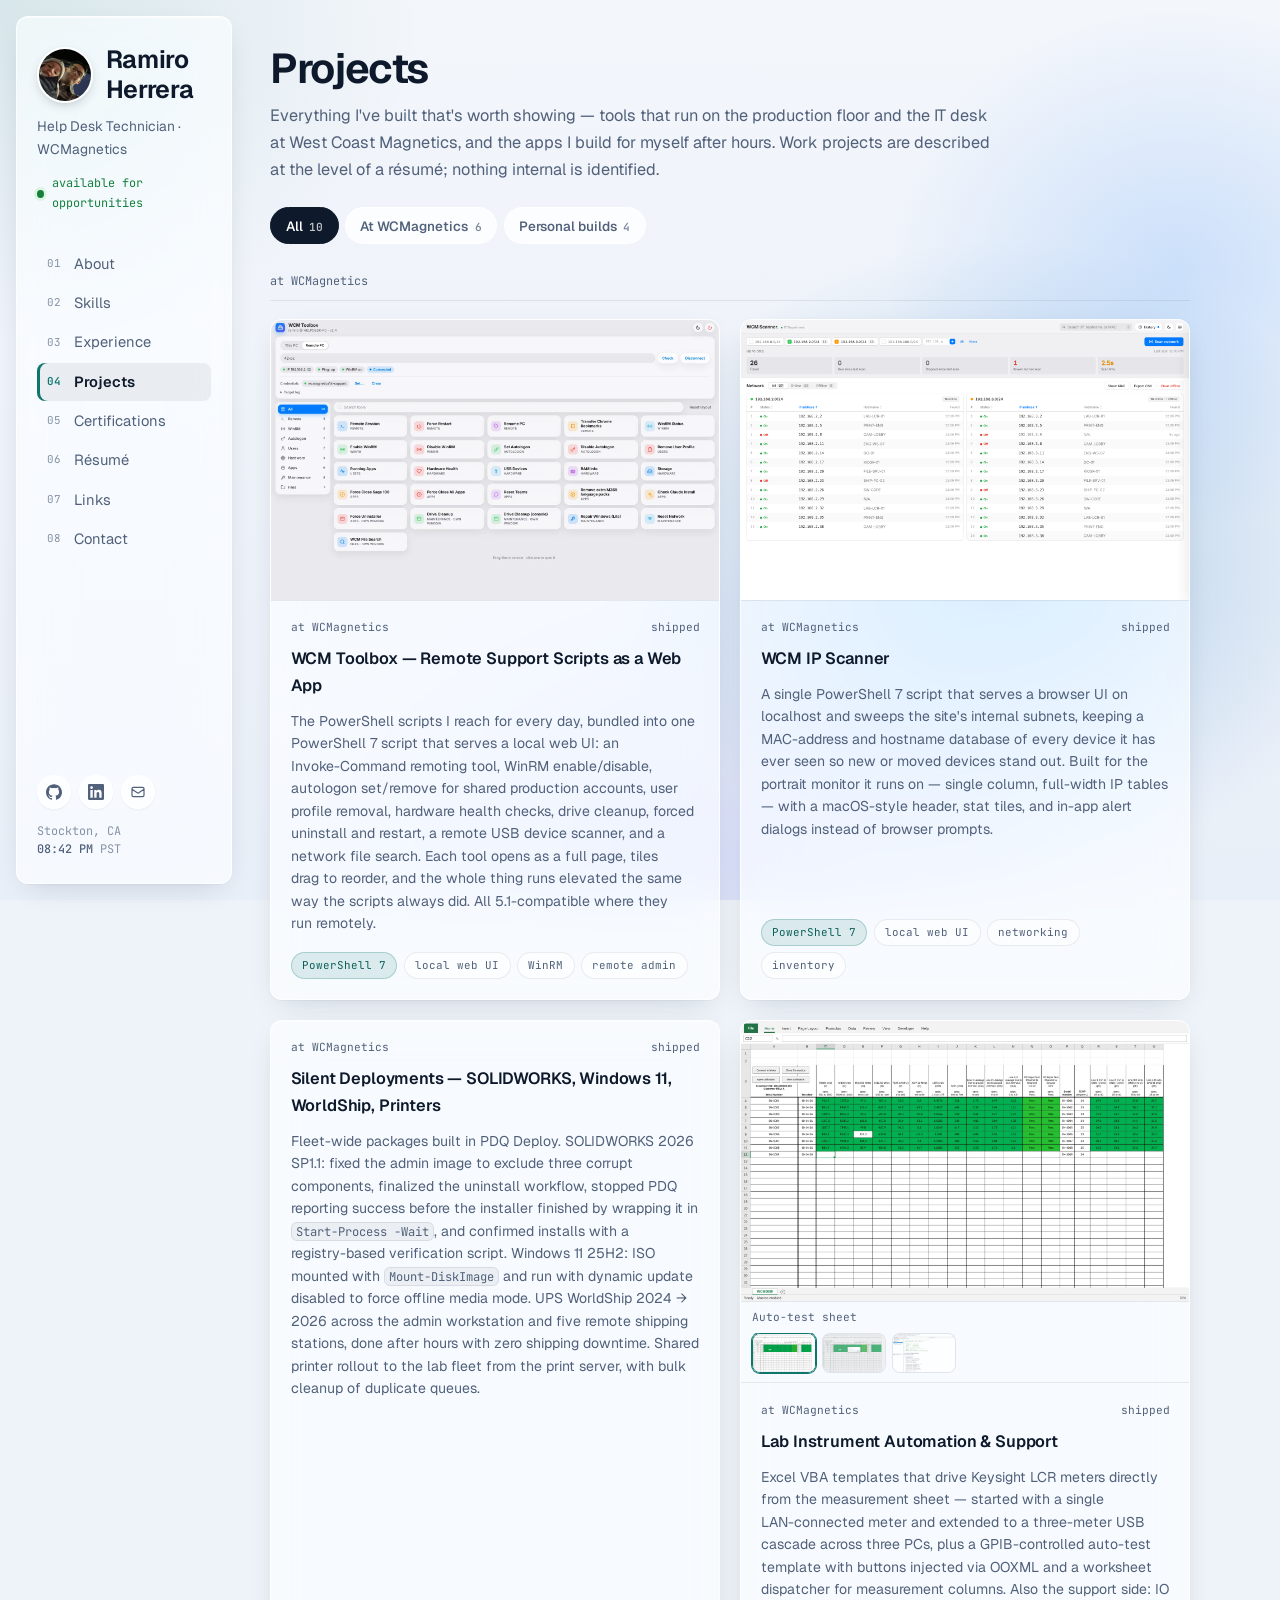
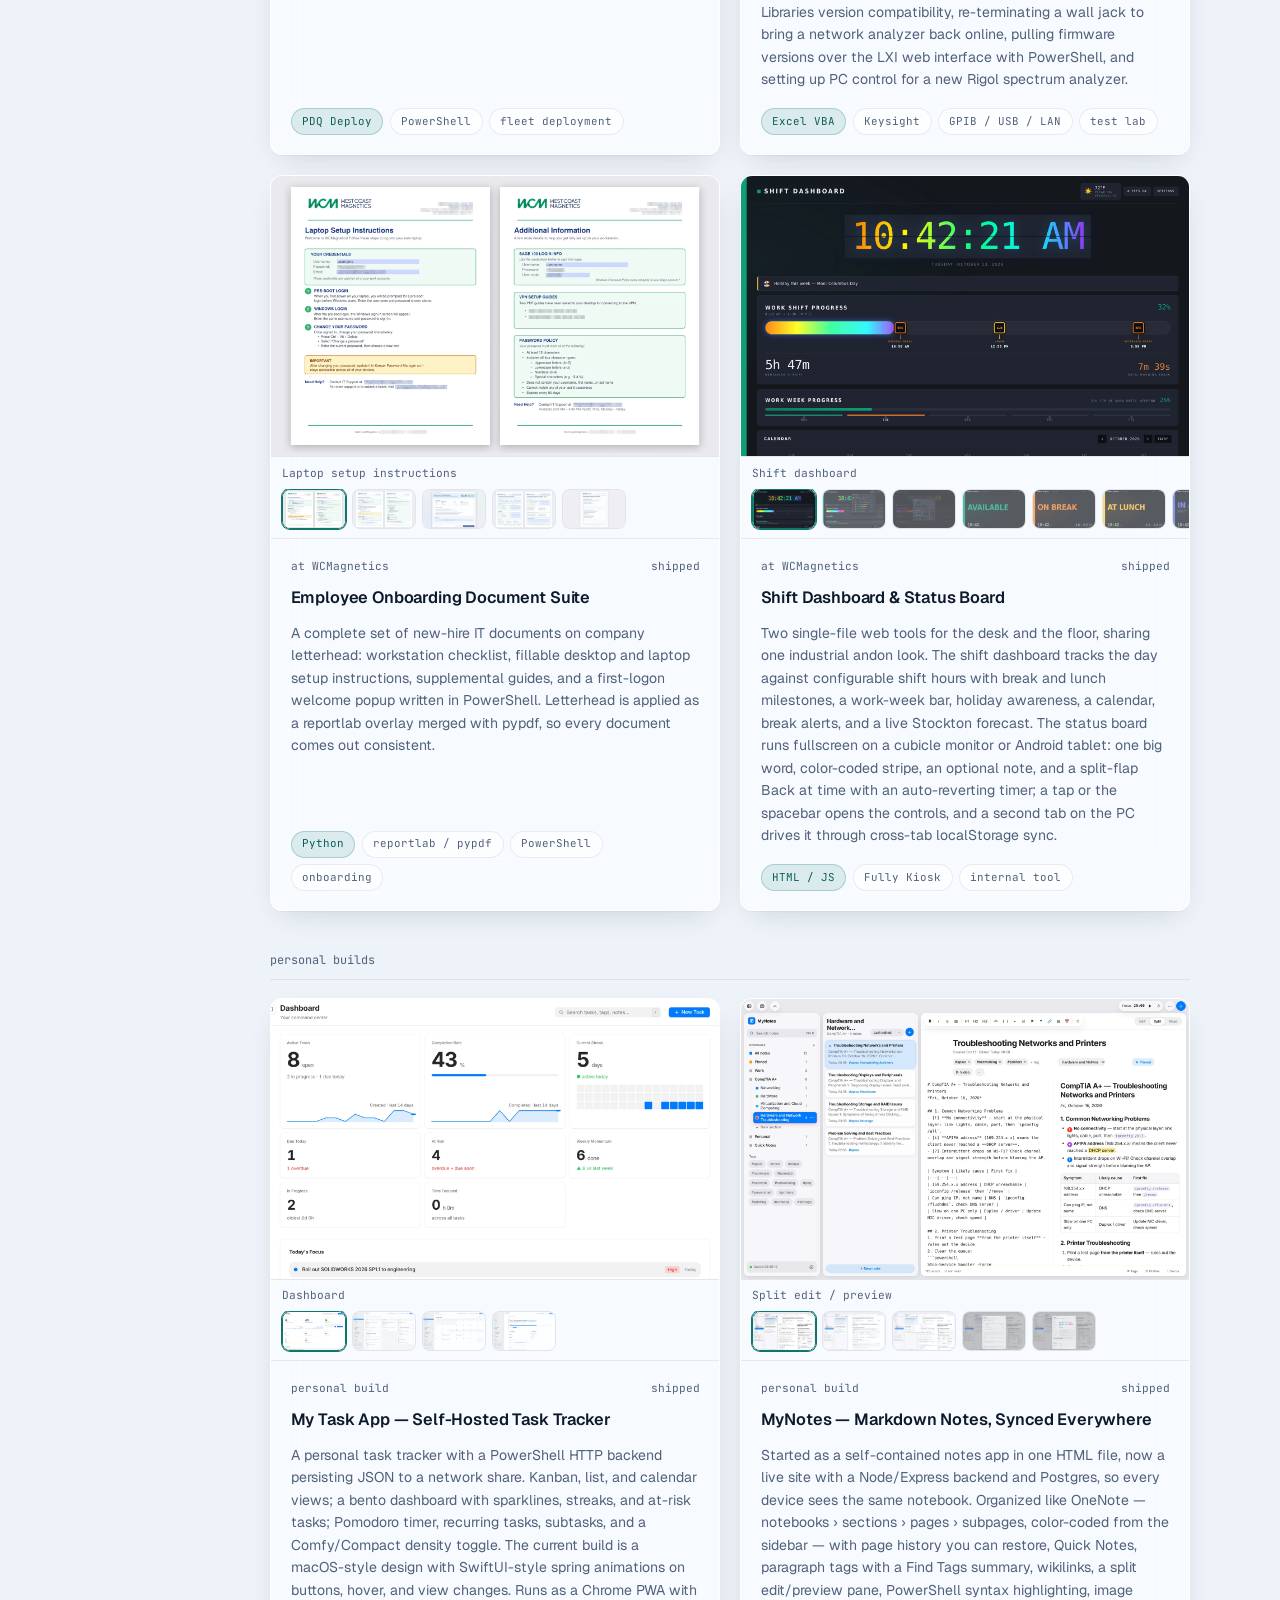
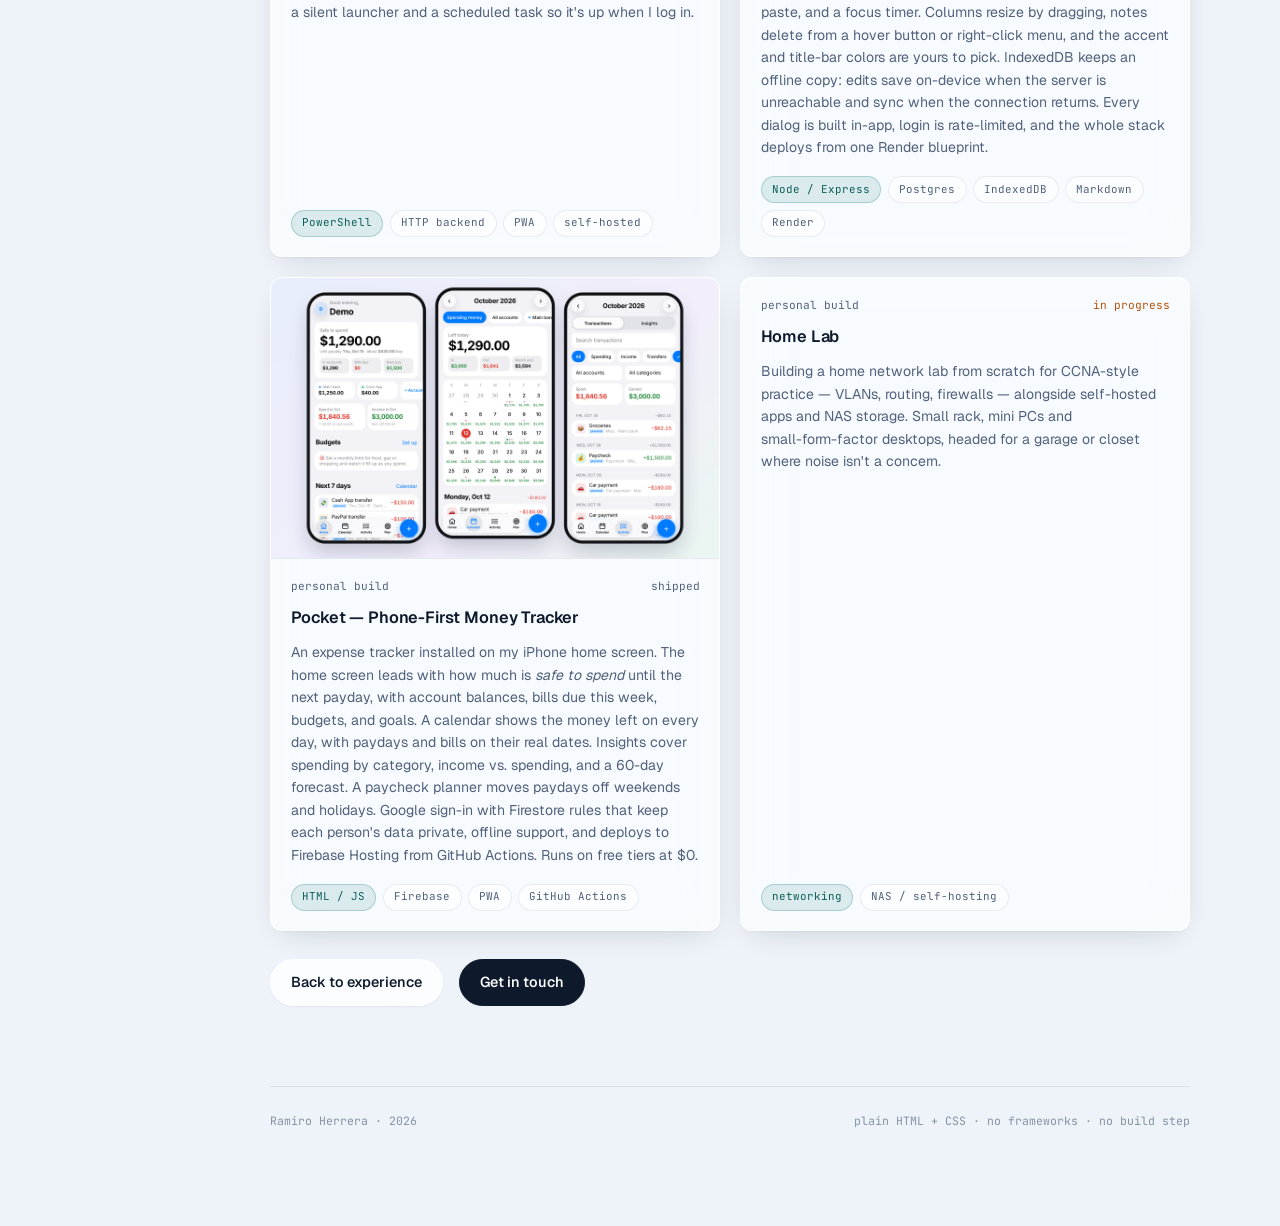
==== projects.html @ 590d8fdb "MyNotes card: five new screenshots from the updated app" ====
<!DOCTYPE html>
<html lang="en">
<head>
<meta charset="UTF-8">
<meta name="viewport" content="width=device-width, initial-scale=1.0">
<title>Projects — Ramiro Herrera</title>
<meta name="description" content="Ten projects by Ramiro Herrera — PowerShell tooling, silent deployments, lab instrument automation, and self-hosted apps.">
<meta name="theme-color" content="#012456">
<link rel="icon" href="data:image/svg+xml,<svg xmlns='http://www.w3.org/2000/svg' viewBox='0 0 64 64'><rect width='64' height='64' rx='12' fill='%23012456'/><path d='M16 20l16 12-16 12' fill='none' stroke='%23f6d365' stroke-width='6' stroke-linecap='round' stroke-linejoin='round'/><path d='M34 44h16' stroke='%23dfe9f8' stroke-width='6' stroke-linecap='round'/></svg>">
<!-- Share preview (LinkedIn, Slack, iMessage, X). If the site address changes, update og:url, canonical and both og-image.png URLs. -->
<meta property="og:type" content="website">
<meta property="og:site_name" content="Ramiro Herrera">
<meta property="og:title" content="Projects — Ramiro Herrera">
<meta property="og:description" content="Endpoint deployment, PowerShell automation, lab instrument support, and networking for a two-site manufacturer. CompTIA A+; Network+ and CCNA in progress. Stockton, CA.">
<meta property="og:url" content="https://xotwod197.github.io/Ramiros_Portfolio/projects.html">
<link rel="canonical" href="https://xotwod197.github.io/Ramiros_Portfolio/projects.html">
<meta property="og:image" content="https://xotwod197.github.io/Ramiros_Portfolio/og-image.png?v=20261016b">
<meta property="og:image:width" content="1200">
<meta property="og:image:height" content="630">
<meta property="og:image:alt" content="Ramiro Herrera, IT Systems Administrator and Network Support, shown in a PowerShell console">
<meta name="twitter:card" content="summary_large_image">
<meta name="twitter:image" content="https://xotwod197.github.io/Ramiros_Portfolio/og-image.png?v=20261016b">
<meta name="twitter:image:alt" content="Ramiro Herrera, IT Systems Administrator and Network Support, shown in a PowerShell console">
<meta name="twitter:title" content="Projects — Ramiro Herrera">
<meta name="twitter:description" content="Endpoint deployment, PowerShell automation, lab instrument support, and networking. Stockton, CA.">
<link rel="preconnect" href="https://fonts.googleapis.com">
<link rel="preconnect" href="https://fonts.gstatic.com" crossorigin>
<link href="https://fonts.googleapis.com/css2?family=Geist:wght@300..800&family=JetBrains+Mono:ital,wght@0,400;0,500;0,600;1,400&display=swap" rel="stylesheet">
<link rel="stylesheet" href="site.css?v=20261016b">
<link rel="stylesheet" href="glass.css?v=20261016b">
</head>
<body>

<div class="shell">

  <!-- ── SIDEBAR ── -->
  <aside class="side">
    <div class="side-head">
      <a href="index.html" class="side-name"><img class="side-avatar" src="images/profile.jpg" alt="Ramiro Herrera with his baby" width="320" height="320">Ramiro Herrera</a>
      <div class="side-role">Help Desk Technician · WCMagnetics</div>
      <div class="side-status"><span class="led" aria-hidden="true"></span>available for opportunities</div>
    </div>

    <button class="menu-btn" type="button" aria-expanded="false" aria-controls="site-nav">
      <svg class="ic-open" viewBox="0 0 24 24" fill="none" stroke="currentColor" stroke-width="2" aria-hidden="true"><path d="M4 7h16M4 12h16M4 17h16"/></svg>
      <svg class="ic-close" viewBox="0 0 24 24" fill="none" stroke="currentColor" stroke-width="2" aria-hidden="true"><path d="M6 6l12 12M18 6L6 18"/></svg>
      Menu
    </button>

    <nav aria-label="Sections" id="site-nav">
      <ul class="side-nav">
        <li><a href="index.html#about"><span class="idx">01</span>About</a></li>
        <li><a href="index.html#skills"><span class="idx">02</span>Skills</a></li>
        <li><a href="index.html#experience"><span class="idx">03</span>Experience</a></li>
        <li><a href="projects.html" aria-current="true"><span class="idx">04</span>Projects</a></li>
        <li><a href="index.html#certifications"><span class="idx">05</span>Certifications</a></li>
        <li><a href="index.html#resume"><span class="idx">06</span>Résumé</a></li>
        <li><a href="index.html#links"><span class="idx">07</span>Links</a></li>
        <li><a href="index.html#contact"><span class="idx">08</span>Contact</a></li>
      </ul>
    </nav>

    <div class="side-foot">
      <div class="side-links">
        <a href="https://github.com/xotwod197" target="_blank" rel="noopener" aria-label="GitHub">
          <svg viewBox="0 0 24 24" fill="currentColor"><path d="M12 .297c-6.63 0-12 5.373-12 12 0 5.303 3.438 9.8 8.205 11.385.6.113.82-.258.82-.577 0-.285-.01-1.04-.015-2.04-3.338.724-4.042-1.61-4.042-1.61C4.422 18.07 3.633 17.7 3.633 17.7c-1.087-.744.084-.729.084-.729 1.205.084 1.838 1.236 1.838 1.236 1.07 1.835 2.809 1.305 3.495.998.108-.776.417-1.305.76-1.605-2.665-.3-5.466-1.332-5.466-5.93 0-1.31.465-2.38 1.235-3.22-.135-.303-.54-1.523.105-3.176 0 0 1.005-.322 3.3 1.23.96-.267 1.98-.399 3-.405 1.02.006 2.04.138 3 .405 2.28-1.552 3.285-1.23 3.285-1.23.645 1.653.24 2.873.12 3.176.765.84 1.23 1.91 1.23 3.22 0 4.61-2.805 5.625-5.475 5.92.42.36.81 1.096.81 2.22 0 1.606-.015 2.896-.015 3.286 0 .315.21.69.825.57C20.565 22.092 24 17.592 24 12.297c0-6.627-5.373-12-12-12"/></svg>
        </a>
        <a href="https://www.linkedin.com/in/ramirooherrera/" target="_blank" rel="noopener" aria-label="LinkedIn">
          <svg viewBox="0 0 24 24" fill="currentColor"><path d="M20.447 20.452h-3.554v-5.569c0-1.328-.027-3.037-1.852-3.037-1.853 0-2.136 1.445-2.136 2.939v5.667H9.351V9h3.414v1.561h.046c.477-.9 1.637-1.85 3.37-1.85 3.601 0 4.267 2.37 4.267 5.455v6.286zM5.337 7.433a2.062 2.062 0 01-2.063-2.065 2.064 2.064 0 112.063 2.065zm1.782 13.019H3.555V9h3.564v11.452zM22.225 0H1.771C.792 0 0 .774 0 1.729v20.542C0 23.227.792 24 1.771 24h20.451C23.2 24 24 23.227 24 22.271V1.729C24 .774 23.2 0 22.222 0h.003z"/></svg>
        </a>
        <a href="mailto:miroh1250@gmail.com" aria-label="Email">
          <svg viewBox="0 0 24 24" fill="none" stroke="currentColor" stroke-width="1.8"><path d="M3 8l7.89 5.26a2 2 0 002.22 0L21 8M5 19h14a2 2 0 002-2V7a2 2 0 00-2-2H5a2 2 0 00-2 2v10a2 2 0 002 2z"/></svg>
        </a>
      </div>
      <div class="side-clock">Stockton, CA<br><b id="clock">--:--</b> <span id="tz">PT</span></div>
    </div>
  </aside>

  <!-- ── CONTENT ── -->
  <main class="content">

    <header class="page-head">
      <h1>Projects</h1>
      <p>Everything I've built that's worth showing — tools that run on the production floor and the IT desk at West Coast Magnetics, and the apps I build for myself after hours. Work projects are described at the level of a résumé; nothing internal is identified.</p>
      <div class="filter" role="group" aria-label="Filter projects">
        <button type="button" data-filter="all" aria-pressed="true">All<span class="cnt">10</span></button>
        <button type="button" data-filter="work" aria-pressed="false">At WCMagnetics<span class="cnt">6</span></button>
        <button type="button" data-filter="personal" aria-pressed="false">Personal builds<span class="cnt">4</span></button>
      </div>
    </header>

    <div class="cards-group" data-group="work">at WCMagnetics</div>
    <div class="cards" data-group="work">
      <article class="card" data-group="work">
        <figure class="card-shot"><img src="images/wcm-toolbox.webp" alt="WCM Toolbox home screen: a grid of tool tiles for remote session, WinRM, autologon, cleanup and hardware checks" loading="lazy" onerror="this.closest('.card-shot').remove()"></figure>
        <div class="card-body">
          <div class="card-kicker"><span>at WCMagnetics</span><span>shipped</span></div>
          <h3>WCM Toolbox — Remote Support Scripts as a Web App</h3>
          <p>The PowerShell scripts I reach for every day, bundled into one PowerShell 7 script that serves a local web UI: an Invoke-Command remoting tool, WinRM enable/disable, autologon set/remove for shared production accounts, user profile removal, hardware health checks, drive cleanup, forced uninstall and restart, a remote USB device scanner, and a network file search. Each tool opens as a full page, tiles drag to reorder, and the whole thing runs elevated the same way the scripts always did. All 5.1-compatible where they run remotely.</p>
          <div class="chips"><span class="chip hi">PowerShell 7</span><span class="chip">local web UI</span><span class="chip">WinRM</span><span class="chip">remote admin</span></div>
        </div>
      </article>
      <article class="card" data-group="work">
        <figure class="card-shot"><img src="images/wcm-ip-scanner.png" alt="WCM IP Scanner: stat tiles above a full-width table of discovered devices with IP, MAC and hostname" loading="lazy" onerror="this.closest('.card-shot').remove()"></figure>
        <div class="card-body">
          <div class="card-kicker"><span>at WCMagnetics</span><span>shipped</span></div>
          <h3>WCM IP Scanner</h3>
          <p>A single PowerShell 7 script that serves a browser UI on localhost and sweeps the site's internal subnets, keeping a MAC-address and hostname database of every device it has ever seen so new or moved devices stand out. Built for the portrait monitor it runs on — single column, full-width IP tables — with a macOS-style header, stat tiles, and in-app alert dialogs instead of browser prompts.</p>
          <div class="chips"><span class="chip hi">PowerShell 7</span><span class="chip">local web UI</span><span class="chip">networking</span><span class="chip">inventory</span></div>
        </div>
      </article>
      <article class="card" data-group="work">
        <div class="card-body">
          <div class="card-kicker"><span>at WCMagnetics</span><span>shipped</span></div>
          <h3>Silent Deployments — SOLIDWORKS, Windows 11, WorldShip, Printers</h3>
          <p>Fleet-wide packages built in PDQ Deploy. SOLIDWORKS 2026 SP1.1: fixed the admin image to exclude three corrupt components, finalized the uninstall workflow, stopped PDQ reporting success before the installer finished by wrapping it in <code>Start-Process -Wait</code>, and confirmed installs with a registry-based verification script. Windows 11 25H2: ISO mounted with <code>Mount-DiskImage</code> and run with dynamic update disabled to force offline media mode. UPS WorldShip 2024 → 2026 across the admin workstation and five remote shipping stations, done after hours with zero shipping downtime. Shared printer rollout to the lab fleet from the print server, with bulk cleanup of duplicate queues.</p>
          <div class="chips"><span class="chip hi">PDQ Deploy</span><span class="chip">PowerShell</span><span class="chip">fleet deployment</span></div>
        </div>
      </article>
      <article class="card" data-group="work">
        <figure class="card-shot card-gallery">
          <img src="images/lcr-sheet.webp" alt="Excel LCR auto-test template: a measurement sheet with per-column spec limits, Connect to Meter and calibration buttons, and readings colored green when in spec" loading="lazy" onerror="this.closest('.card-shot').remove()">
          <figcaption>Auto-test sheet</figcaption>
          <div class="gallery-thumbs" role="group" aria-label="LCR auto-test template views">
            <button type="button" aria-pressed="true" data-label="Auto-test sheet" data-alt="Excel LCR auto-test template: a measurement sheet with per-column spec limits, Connect to Meter and calibration buttons, and readings colored green when in spec"><img src="images/lcr-sheet.webp" alt="" loading="lazy"></button>
            <button type="button" aria-pressed="false" data-label="Meter connected" data-alt="The Connected to LCR meter confirmation after the Connect to Meter button opens the GPIB session to the 4285A"><img src="images/lcr-connect.webp" alt="" loading="lazy"></button>
            <button type="button" aria-pressed="false" data-label="VBA module" data-alt="The VBA module behind the sheet: VISA COM setup, SCPI commands sent to the meter, and the routine that fills six R/X cells from one click"><img src="images/lcr-vba.webp" alt="" loading="lazy"></button>
          </div>
        </figure>
        <div class="card-body">
          <div class="card-kicker"><span>at WCMagnetics</span><span>shipped</span></div>
          <h3>Lab Instrument Automation &amp; Support</h3>
          <p>Excel VBA templates that drive Keysight LCR meters directly from the measurement sheet — started with a single LAN-connected meter and extended to a three-meter USB cascade across three PCs, plus a GPIB-controlled auto-test template with buttons injected via OOXML and a worksheet dispatcher for measurement columns. Also the support side: IO Libraries version compatibility, re-terminating a wall jack to bring a network analyzer back online, pulling firmware versions over the LXI web interface with PowerShell, and setting up PC control for a new Rigol spectrum analyzer.</p>
          <div class="chips"><span class="chip hi">Excel VBA</span><span class="chip">Keysight</span><span class="chip">GPIB / USB / LAN</span><span class="chip">test lab</span></div>
        </div>
      </article>
      <article class="card" data-group="work">
        <figure class="card-shot card-gallery">
          <img src="images/onboarding-laptop.webp" alt="Laptop Setup Instructions on company letterhead: credentials box, numbered pre-boot and Windows login steps, and an Additional Information page with Sage login, VPN guides and the password policy" loading="lazy" onerror="this.closest('.card-shot').remove()">
          <figcaption>Laptop setup instructions</figcaption>
          <div class="gallery-thumbs" role="group" aria-label="Onboarding document suite views">
            <button type="button" aria-pressed="true" data-label="Laptop setup instructions" data-alt="Laptop Setup Instructions on company letterhead: credentials box, numbered pre-boot and Windows login steps, and an Additional Information page with Sage login, VPN guides and the password policy"><img src="images/onboarding-laptop.webp" alt="" loading="lazy"></button>
            <button type="button" aria-pressed="false" data-label="Desktop setup instructions" data-alt="Desktop Setup Instructions: credentials and login steps, then a second page covering where to save files, the Windows password policy and a quick app reference"><img src="images/onboarding-desktop.webp" alt="" loading="lazy"></button>
            <button type="button" aria-pressed="false" data-label="First-logon welcome screen" data-alt="The PowerShell WPF welcome window shown at first logon: computer details, tips and reminders, IT contact info, and Show me later / Got it buttons"><img src="images/onboarding-welcome.webp" alt="" loading="lazy"></button>
            <button type="button" aria-pressed="false" data-label="Setup prep checklist" data-alt="Workstation Setup Prep Checklist for IT: job details, have/need equipment lists, tool bag, site check and pre-arrival prep"><img src="images/onboarding-prep.webp" alt="" loading="lazy"></button>
            <button type="button" aria-pressed="false" data-label="Installation checklist" data-alt="Workstation Installation Checklist: base software installation and post-installation configuration tick boxes"><img src="images/onboarding-checklist.webp" alt="" loading="lazy"></button>
          </div>
        </figure>
        <div class="card-body">
          <div class="card-kicker"><span>at WCMagnetics</span><span>shipped</span></div>
          <h3>Employee Onboarding Document Suite</h3>
          <p>A complete set of new-hire IT documents on company letterhead: workstation checklist, fillable desktop and laptop setup instructions, supplemental guides, and a first-logon welcome popup written in PowerShell. Letterhead is applied as a reportlab overlay merged with pypdf, so every document comes out consistent.</p>
          <div class="chips"><span class="chip hi">Python</span><span class="chip">reportlab / pypdf</span><span class="chip">PowerShell</span><span class="chip">onboarding</span></div>
        </div>
      </article>
      <article class="card" data-group="work">
        <figure class="card-shot card-gallery">
          <img src="images/shift-dashboard.webp" alt="Shift dashboard: rainbow live clock, holiday banner, shift progress bar with break and lunch milestones, time remaining, next-break countdown and work-week progress" loading="lazy" onerror="this.closest('.card-shot').remove()">
          <figcaption>Shift dashboard</figcaption>
          <div class="gallery-thumbs" role="group" aria-label="Shift dashboard and status board views">
            <button type="button" aria-pressed="true" data-label="Shift dashboard" data-alt="Shift dashboard: rainbow live clock, holiday banner, shift progress bar with break and lunch milestones, time remaining, next-break countdown and work-week progress"><img src="images/shift-dashboard.webp" alt="" loading="lazy"></button>
            <button type="button" aria-pressed="false" data-label="7-day forecast" data-alt="Shift dashboard weather widget expanded into a seven-day forecast panel with temperature ranges and rain chance"><img src="images/shift-dashboard-forecast.webp" alt="" loading="lazy"></button>
            <button type="button" aria-pressed="false" data-label="Dashboard settings" data-alt="Shift dashboard settings: Mon-Thu and Friday shift hours plus editable morning break, lunch and afternoon break times"><img src="images/shift-dashboard-settings.webp" alt="" loading="lazy"></button>
            <button type="button" aria-pressed="false" data-label="Status board: Available" data-alt="Status board showing Available in green with the live clock and date"><img src="images/status-board-available.webp" alt="" loading="lazy"></button>
            <button type="button" aria-pressed="false" data-label="On break" data-alt="Status board showing On break in orange with a split-flap Back at time and 15 minutes left"><img src="images/status-board-break.webp" alt="" loading="lazy"></button>
            <button type="button" aria-pressed="false" data-label="At lunch" data-alt="Status board showing At lunch in amber with a Back at time and 30 minutes left"><img src="images/status-board-lunch.webp" alt="" loading="lazy"></button>
            <button type="button" aria-pressed="false" data-label="In a meeting" data-alt="Status board showing In a meeting in blue with the note Leave a note or send a Teams message and a 60 minute timer"><img src="images/status-board-meeting.webp" alt="" loading="lazy"></button>
            <button type="button" aria-pressed="false" data-label="Out on the floor" data-alt="Status board showing Out on the floor in teal with the note Working a ticket, back shortly and a 30 minute timer"><img src="images/status-board-floor.webp" alt="" loading="lazy"></button>
            <button type="button" aria-pressed="false" data-label="Working remote" data-alt="Status board showing Working remote in purple with the note Reachable on Teams and email"><img src="images/status-board-remote.webp" alt="" loading="lazy"></button>
            <button type="button" aria-pressed="false" data-label="Do not disturb" data-alt="Status board showing Do not disturb in red with a hazard-striped andon bar, the note Deployment in progress and a 45 minute timer"><img src="images/status-board-dnd.webp" alt="" loading="lazy"></button>
            <button type="button" aria-pressed="false" data-label="Out of office" data-alt="Status board showing Out of office in gray with the note Back next business day"><img src="images/status-board-ooo.webp" alt="" loading="lazy"></button>
            <button type="button" aria-pressed="false" data-label="Status controls" data-alt="Status board control panel: eight color-coded status tiles with timers, an optional note field, plus/minus five minute buttons and keyboard shortcuts"><img src="images/status-board-controls.webp" alt="" loading="lazy"></button>
          </div>
        </figure>
        <div class="card-body">
          <div class="card-kicker"><span>at WCMagnetics</span><span>shipped</span></div>
          <h3>Shift Dashboard &amp; Status Board</h3>
          <p>Two single-file web tools for the desk and the floor, sharing one industrial andon look. The shift dashboard tracks the day against configurable shift hours with break and lunch milestones, a work-week bar, holiday awareness, a calendar, break alerts, and a live Stockton forecast. The status board runs fullscreen on a cubicle monitor or Android tablet: one big word, color-coded stripe, an optional note, and a split-flap Back at time with an auto-reverting timer; a tap or the spacebar opens the controls, and a second tab on the PC drives it through cross-tab localStorage sync.</p>
          <div class="chips"><span class="chip hi">HTML / JS</span><span class="chip">Fully Kiosk</span><span class="chip">internal tool</span></div>
        </div>
      </article>
    </div>

    <div class="cards-group" data-group="personal">personal builds</div>
    <div class="cards" data-group="personal">
      <article class="card" data-group="personal">
        <figure class="card-shot card-gallery">
          <img src="images/taskapp-dashboard.webp" alt="Task App dashboard: stat cards for active tasks, completion rate and streak, a seven-day completion chart, and a today-focus list" loading="lazy" onerror="this.closest('.card-shot').remove()">
          <figcaption>Dashboard</figcaption>
          <div class="gallery-thumbs" role="group" aria-label="Task App views">
            <button type="button" aria-pressed="true" data-label="Dashboard" data-alt="Task App dashboard: stat cards for active tasks, completion rate and streak, a seven-day completion chart, and a today-focus list"><img src="images/taskapp-dashboard.webp" alt="" loading="lazy"></button>
            <button type="button" aria-pressed="false" data-label="Kanban" data-alt="Task App Kanban board: To Do, In Progress and Done columns with project-colored cards, due dates and tags"><img src="images/taskapp-kanban.webp" alt="" loading="lazy"></button>
            <button type="button" aria-pressed="false" data-label="Calendar" data-alt="Task App calendar for October with tasks placed on their due dates and today highlighted"><img src="images/taskapp-calendar.webp" alt="" loading="lazy"></button>
            <button type="button" aria-pressed="false" data-label="Task detail" data-alt="Task App task detail: status, priority, subtask progress bar, time breakdown per status, status timeline and notes"><img src="images/taskapp-detail.webp" alt="" loading="lazy"></button>
          </div>
        </figure>
        <div class="card-body">
          <div class="card-kicker"><span>personal build</span><span>shipped</span></div>
          <h3>My Task App — Self-Hosted Task Tracker</h3>
          <p>A personal task tracker with a PowerShell HTTP backend persisting JSON to a network share. Kanban, list, and calendar views; a bento dashboard with sparklines, streaks, and at-risk tasks; Pomodoro timer, recurring tasks, subtasks, and a Comfy/Compact density toggle. The current build is a macOS-style design with SwiftUI-style spring animations on buttons, hover, and view changes. Runs as a Chrome PWA with a silent launcher and a scheduled task so it's up when I log in.</p>
          <div class="chips"><span class="chip hi">PowerShell</span><span class="chip">HTTP backend</span><span class="chip">PWA</span><span class="chip">self-hosted</span></div>
        </div>
      </article>
      <article class="card" data-group="personal">
        <figure class="card-shot card-gallery">
          <img src="images/mynotes.webp" alt="MyNotes: notebook sidebar with colored sections, a note list of glass cards, and a CompTIA A+ study note in split edit/preview view with a comparison table and a PowerShell code block" loading="lazy" onerror="this.closest('.card-shot').remove()">
          <figcaption>Split edit / preview</figcaption>
          <div class="gallery-thumbs" role="group" aria-label="MyNotes views">
            <button type="button" aria-pressed="true" data-label="Split edit / preview" data-alt="MyNotes: notebook sidebar with colored sections, a note list of glass cards, and a CompTIA A+ study note in split edit/preview view with a comparison table and a PowerShell code block"><img src="images/mynotes.webp" alt="" loading="lazy"></button>
            <button type="button" aria-pressed="false" data-label="Read view" data-alt="MyNotes read view: the rendered study note with paragraph tags, a highlighted exam fact, a symptom-to-fix table and wrapped PowerShell code"><img src="images/mynotes-read.webp" alt="" loading="lazy"></button>
            <button type="button" aria-pressed="false" data-label="Quick delete & note menu" data-alt="MyNotes note list: a trash button on the hovered note and the right-click menu with Open, Pin, Rename, Duplicate and Delete"><img src="images/mynotes-menu.webp" alt="" loading="lazy"></button>
            <button type="button" aria-pressed="false" data-label="Find Tags" data-alt="MyNotes Find Tags panel listing every tagged line and open checklist item across all notes, grouped by tag type"><img src="images/mynotes-tags.webp" alt="" loading="lazy"></button>
            <button type="button" aria-pressed="false" data-label="Settings" data-alt="MyNotes settings: theme, accent color, title bar color, text size, interface and reading fonts, Pomodoro timer and page history"><img src="images/mynotes-settings.webp" alt="" loading="lazy"></button>
          </div>
        </figure>
        <div class="card-body">
          <div class="card-kicker"><span>personal build</span><span>shipped</span></div>
          <h3>MyNotes — Markdown Notes, Synced Everywhere</h3>
          <p>Started as a self-contained notes app in one HTML file, now a live site with a Node/Express backend and Postgres, so every device sees the same notebook. Organized like OneNote — notebooks › sections › pages › subpages, color-coded from the sidebar — with page history you can restore, Quick Notes, paragraph tags with a Find Tags summary, wikilinks, a split edit/preview pane, PowerShell syntax highlighting, image paste, and a focus timer. Columns resize by dragging, notes delete from a hover button or right-click menu, and the accent and title-bar colors are yours to pick. IndexedDB keeps an offline copy: edits save on-device when the server is unreachable and sync when the connection returns. Every dialog is built in-app, login is rate-limited, and the whole stack deploys from one Render blueprint.</p>
          <div class="chips"><span class="chip hi">Node / Express</span><span class="chip">Postgres</span><span class="chip">IndexedDB</span><span class="chip">Markdown</span><span class="chip">Render</span></div>
        </div>
      </article>
      <article class="card" data-group="personal">
        <figure class="card-shot"><img src="images/pocket.jpg" alt="Pocket on three phones: the home screen with safe-to-spend, the calendar with daily balances, and the transaction list" loading="lazy" onerror="this.closest('.card-shot').remove()"></figure>
        <div class="card-body">
          <div class="card-kicker"><span>personal build</span><span>shipped</span></div>
          <h3>Pocket — Phone-First Money Tracker</h3>
          <p>An expense tracker installed on my iPhone home screen. The home screen leads with how much is <em>safe to spend</em> until the next payday, with account balances, bills due this week, budgets, and goals. A calendar shows the money left on every day, with paydays and bills on their real dates. Insights cover spending by category, income vs. spending, and a 60-day forecast. A paycheck planner moves paydays off weekends and holidays. Google sign-in with Firestore rules that keep each person's data private, offline support, and deploys to Firebase Hosting from GitHub Actions. Runs on free tiers at $0.</p>
          <div class="chips"><span class="chip hi">HTML / JS</span><span class="chip">Firebase</span><span class="chip">PWA</span><span class="chip">GitHub Actions</span></div>
        </div>
      </article>
      <article class="card" data-group="personal">
        <div class="card-body">
          <div class="card-kicker"><span>personal build</span><span class="wip">in progress</span></div>
          <h3>Home Lab</h3>
          <p>Building a home network lab from scratch for CCNA-style practice — VLANs, routing, firewalls — alongside self-hosted apps and NAS storage. Small rack, mini PCs and small-form-factor desktops, headed for a garage or closet where noise isn't a concern.</p>
          <div class="chips"><span class="chip hi">networking</span><span class="chip">NAS / self-hosting</span></div>
        </div>
      </article>
    </div>

    <div class="proj-cta">
      <a href="index.html#experience" class="btn btn-line">Back to experience</a>
      <a href="index.html#contact" class="btn btn-ink">Get in touch</a>
    </div>

    <footer>
      <span>Ramiro Herrera · <span id="year"></span></span>
      <span>plain HTML + CSS · no frameworks · no build step</span>
    </footer>

  </main>
</div>

<script>
  document.getElementById('year').textContent = new Date().getFullYear();

  // ── Local time in Stockton, CA ──
  (function clock() {
    const el = document.getElementById('clock'), tz = document.getElementById('tz');
    if (!el) return;
    function tick() {
      const now = new Date();
      el.textContent = now.toLocaleTimeString('en-US', { timeZone: 'America/Los_Angeles', hour: '2-digit', minute: '2-digit' });
      const parts = new Intl.DateTimeFormat('en-US', { timeZone: 'America/Los_Angeles', timeZoneName: 'short' }).formatToParts(now);
      const z = parts.find(p => p.type === 'timeZoneName');
      if (z) tz.textContent = z.value;
    }
    tick(); setInterval(tick, 30000);
  })();

  // ── Phone menu ──
  (function phoneUi() {
    const side = document.querySelector('.side');
    const btn = side.querySelector('.menu-btn');
    const setOpen = open => { side.classList.toggle('open', open); btn.setAttribute('aria-expanded', open); };
    btn.addEventListener('click', () => setOpen(!side.classList.contains('open')));
    side.querySelectorAll('.side-nav a').forEach(a => a.addEventListener('click', () => setOpen(false)));
  })();

  // ── Card galleries: thumbnails swap the main screenshot ──
  document.querySelectorAll('.card-gallery').forEach(fig => {
    const main = fig.querySelector(':scope > img'), cap = fig.querySelector('figcaption');
    fig.querySelectorAll('.gallery-thumbs button').forEach(btn => btn.addEventListener('click', () => {
      main.src = btn.querySelector('img').src; main.alt = btn.dataset.alt || '';
      if (cap) cap.textContent = btn.dataset.label || '';
      fig.querySelectorAll('.gallery-thumbs button').forEach(b => b.setAttribute('aria-pressed', b === btn));
    }));
  });

  // ── Screenshot viewer: click a card screenshot to open it large over the blurred page ──
  (function viewer() {
    const reduce = window.matchMedia('(prefers-reduced-motion: reduce)');
    const lb = document.createElement('div');
    lb.className = 'lb'; lb.setAttribute('role', 'dialog'); lb.setAttribute('aria-modal', 'true'); lb.setAttribute('aria-label', 'Screenshot viewer');
    lb.innerHTML = `
      <div class="lb-bg"></div>
      <button class="lb-close lb-ui" type="button" aria-label="Close (Esc)"><svg viewBox="0 0 24 24"><path d="M6 6l12 12M18 6 6 18"/></svg></button>
      <button class="lb-nav lb-prev lb-ui" type="button" aria-label="Previous (←)"><svg viewBox="0 0 24 24"><path d="m14.5 6-6 6 6 6"/></svg></button>
      <button class="lb-nav lb-next lb-ui" type="button" aria-label="Next (→)"><svg viewBox="0 0 24 24"><path d="m9.5 6 6 6-6 6"/></svg></button>
      <figure class="lb-stage"><img class="lb-img" alt="" draggable="false"></figure>
      <div class="lb-foot lb-ui">
        <div class="lb-cap"><span class="lb-title"></span><span class="lb-label"></span><span class="lb-count"></span></div>
        <div class="lb-strip" role="tablist" aria-label="Other views"></div>
      </div>`;
    document.body.appendChild(lb);
    const bg = lb.querySelector('.lb-bg'), img = lb.querySelector('.lb-img'), strip = lb.querySelector('.lb-strip');
    const title = lb.querySelector('.lb-title'), label = lb.querySelector('.lb-label'), count = lb.querySelector('.lb-count');
    const prevBtn = lb.querySelector('.lb-prev'), nextBtn = lb.querySelector('.lb-next');

    let set = [], idx = 0, open = false, fig = null, srcEl = null, lastFocus = null;

    // Build the list of views for a card: every thumbnail of a gallery, or just the one screenshot
    function viewsFor(figure) {
      const card = figure.closest('.card');
      const name = card ? (card.querySelector('h3') || {}).textContent || '' : '';
      const thumbs = Array.from(figure.querySelectorAll('.gallery-thumbs button'));
      const main = figure.querySelector(':scope > img');
      const list = thumbs.length
        ? thumbs.map(b => ({ src: b.querySelector('img').src, alt: b.dataset.alt || '', label: b.dataset.label || '', thumb: b }))
        : [{ src: main.src, alt: main.alt, label: (figure.querySelector('figcaption') || {}).textContent || '', thumb: null }];
      return { name, list, main };
    }

    // Where the big image should fly from / back to
    function sourceRect() {
      const v = set[idx];
      const el = (fig && fig.querySelector(':scope > img')) || (v && v.thumb && v.thumb.querySelector('img'));
      return el ? el.getBoundingClientRect() : null;
    }

    function layout(i, dir) {
      idx = i;
      const v = set[idx];
      img.alt = v.alt; img.src = v.src;
      label.textContent = v.label;
      count.textContent = set.length > 1 ? (idx + 1) + ' / ' + set.length : '';
      prevBtn.hidden = nextBtn.hidden = set.length < 2;
      strip.querySelectorAll('button').forEach((b, j) => {
        b.setAttribute('aria-current', j === idx);
        if (j === idx) b.scrollIntoView({ block: 'nearest', inline: 'center', behavior: reduce.matches ? 'auto' : 'smooth' });
      });
      // keep the card's main screenshot in sync, like the thumbnails already do
      if (fig && v.thumb) {
        const main = fig.querySelector(':scope > img'), cap = fig.querySelector('figcaption');
        main.src = v.src; main.alt = v.alt; if (cap) cap.textContent = v.label;
        fig.querySelectorAll('.gallery-thumbs button').forEach(b => b.setAttribute('aria-pressed', b === v.thumb));
      }
      if (dir && !reduce.matches) {
        img.classList.remove('swap', 'swap-prev', 'swap-next'); void img.offsetWidth;
        img.classList.add(dir === 'prev' ? 'swap-prev' : dir === 'next' ? 'swap-next' : 'swap');
      }
      // warm the neighbours
      [idx - 1, idx + 1].forEach(j => { if (set[j]) { const p = new Image(); p.src = set[j].src; } });
    }

    // Fly the image from the card into place (FLIP): start at the card's rect, spring to the centred size
    function flyIn(from) {
      img.classList.remove('fly', 'swap', 'swap-prev', 'swap-next');
      img.style.transform = '';
      const to = img.getBoundingClientRect();
      if (!from || !to.width || reduce.matches) { img.classList.add('swap'); return; }
      const sx = from.width / to.width, sy = from.height / to.height;
      img.style.transition = 'none';
      img.style.transform = `translate(${from.left - to.left}px, ${from.top - to.top}px) scale(${sx}, ${sy})`;
      img.style.borderRadius = '0px';
      void img.offsetWidth;
      img.classList.add('fly');
      img.style.transition = '';
      img.style.transform = 'translate(0, 0) scale(1, 1)';
      img.style.borderRadius = '';
    }

    function show(figure, startIdx) {
      const views = viewsFor(figure);
      fig = figure; set = views.list; srcEl = views.main;
      title.textContent = views.name;
      strip.innerHTML = set.map((v, j) => `<button type="button" role="tab" aria-label="${(v.label || 'View ' + (j + 1)).replace(/"/g, '&quot;')}"><img src="${v.src}" alt="" loading="lazy"></button>`).join('');
      strip.hidden = set.length < 2;
      strip.querySelectorAll('button').forEach((b, j) => b.addEventListener('click', () => layout(j, j < idx ? 'prev' : 'next')));
      lastFocus = document.activeElement;
      lb.classList.add('on'); document.body.classList.add('lb-open');
      open = true;
      layout(startIdx, null);
      const go = () => {
        const from = srcEl.getBoundingClientRect();
        srcEl.classList.add('lb-source');
        flyIn(from);
        requestAnimationFrame(() => lb.classList.add('in'));
        lb.querySelector('.lb-close').focus({ preventScroll: true });
      };
      if (img.complete && img.naturalWidth) go(); else { img.onload = () => { img.onload = null; go(); }; }
    }

    function close() {
      if (!open) return;
      open = false;
      lb.classList.add('out'); lb.classList.remove('in');
      const to = sourceRect(), from = img.getBoundingClientRect();
      const finish = () => {
        lb.classList.remove('on', 'out', 'in');
        img.classList.remove('fly'); img.style.transform = ''; img.style.borderRadius = ''; img.removeAttribute('src');
        if (srcEl) srcEl.classList.remove('lb-source');
        document.body.classList.remove('lb-open');
        if (lastFocus && lastFocus.focus) lastFocus.focus({ preventScroll: true });
        fig = null; srcEl = null; set = [];
      };
      if (to && from.width && !reduce.matches) {
        img.classList.remove('swap', 'swap-prev', 'swap-next');
        img.classList.add('fly');
        img.style.transform = `translate(${to.left - from.left}px, ${to.top - from.top}px) scale(${to.width / from.width}, ${to.height / from.height})`;
        img.style.borderRadius = '0px';
        img.style.boxShadow = 'none';
        let done = false;
        const end = () => { if (done) return; done = true; img.style.boxShadow = ''; finish(); };
        img.addEventListener('transitionend', end, { once: true });
        setTimeout(end, 700);
      } else finish();
    }

    const step = d => { if (set.length < 2) return; layout((idx + d + set.length) % set.length, d < 0 ? 'prev' : 'next'); };
    prevBtn.addEventListener('click', e => { e.stopPropagation(); step(-1); });
    nextBtn.addEventListener('click', e => { e.stopPropagation(); step(1); });
    lb.querySelector('.lb-close').addEventListener('click', close);
    bg.addEventListener('click', close);
    lb.querySelector('.lb-stage').addEventListener('click', e => { if (e.target === e.currentTarget) close(); });
    document.addEventListener('keydown', e => {
      if (!open) return;
      if (e.key === 'Escape') { e.preventDefault(); close(); }
      else if (e.key === 'ArrowLeft') { e.preventDefault(); step(-1); }
      else if (e.key === 'ArrowRight') { e.preventDefault(); step(1); }
    });
    // swipe on touch screens
    let tx = null, ty = null;
    lb.addEventListener('pointerdown', e => { if (e.pointerType === 'touch') { tx = e.clientX; ty = e.clientY; } }, { passive: true });
    lb.addEventListener('pointerup', e => {
      if (tx === null) return;
      const dx = e.clientX - tx, dy = e.clientY - ty; tx = ty = null;
      if (Math.abs(dx) > 60 && Math.abs(dx) > Math.abs(dy)) step(dx < 0 ? 1 : -1);
      else if (dy > 90 && Math.abs(dy) > Math.abs(dx)) close();
    }, { passive: true });
    window.addEventListener('resize', () => { if (open) { img.style.transform = ''; img.classList.remove('fly'); } });

    // the main screenshot of every card opens the viewer; thumbnails keep swapping the main image
    document.querySelectorAll('.card-shot > img').forEach(main => {
      main.addEventListener('click', () => {
        const figure = main.closest('.card-shot');
        const thumbs = Array.from(figure.querySelectorAll('.gallery-thumbs button'));
        const i = Math.max(0, thumbs.findIndex(b => b.getAttribute('aria-pressed') === 'true'));
        show(figure, thumbs.length ? i : 0);
      });
    });
  })();

  // ── Thumbnail strips: drag with the mouse to scroll, mouse wheel scrolls sideways ──
  (function dragScroll() {
    function attach(el) {
      let startX = 0, startLeft = 0, down = false, dragged = false;
      el.addEventListener('pointerdown', e => {
        if (e.pointerType !== 'mouse' || e.button !== 0) return;
        if (el.scrollWidth <= el.clientWidth) return;        // nothing to scroll
        down = true; dragged = false; startX = e.clientX; startLeft = el.scrollLeft;
      });
      el.addEventListener('pointermove', e => {
        if (!down) return;
        const dx = e.clientX - startX;
        if (!dragged && Math.abs(dx) > 6) { dragged = true; el.classList.add('dragging'); el.setPointerCapture(e.pointerId); }
        if (dragged) el.scrollLeft = startLeft - dx;
      });
      const end = e => {
        if (!down) return;
        down = false;
        if (dragged) {
          try { el.releasePointerCapture(e.pointerId); } catch (_) {}
          setTimeout(() => el.classList.remove('dragging'), 0);   // swallow the click that ends the drag
        }
      };
      el.addEventListener('pointerup', end); el.addEventListener('pointercancel', end);
      el.addEventListener('click', e => { if (dragged) { e.stopPropagation(); e.preventDefault(); dragged = false; } }, true);
      el.addEventListener('wheel', e => {
        if (el.scrollWidth <= el.clientWidth) return;
        if (Math.abs(e.deltaY) > Math.abs(e.deltaX)) { el.scrollLeft += e.deltaY; e.preventDefault(); }
      }, { passive: false });
    }
    document.querySelectorAll('.gallery-thumbs, .lb-strip').forEach(attach);
  })();

  // ── Filter: All / Work / Personal (remembered in the URL hash) ──
  (function filter() {
    const buttons = Array.from(document.querySelectorAll('.filter button'));
    const groups = Array.from(document.querySelectorAll('[data-group]'));
    function apply(f) {
      buttons.forEach(b => b.setAttribute('aria-pressed', b.dataset.filter === f));
      groups.forEach(g => g.classList.toggle('hidden', f !== 'all' && g.dataset.group !== f));
      history.replaceState(null, '', f === 'all' ? location.pathname : '#' + f);
    }
    buttons.forEach(b => b.addEventListener('click', () => apply(b.dataset.filter)));
    const h = location.hash.slice(1);
    apply(h === 'work' || h === 'personal' ? h : 'all');
  })();
</script>
<script>
  // ── Keep hyphenated words together ("56-port", "code-integrity", "auto-start") ──
  // Browsers break lines at hyphens, which leaves half a word at the end of a line and looks
  // cut off. Wrap each hyphenated word in a no-wrap span so it moves to the next line whole.
  (function keepHyphenatedWords() {
    const re = /[A-Za-z0-9+.#/]+(?:-[A-Za-z0-9+.#/]+)+/g;
    const skip = 'script, style, code, pre, .console, .nw, svg';
    const walker = document.createTreeWalker(document.querySelector('main') || document.body, NodeFilter.SHOW_TEXT, {
      acceptNode: n => (n.parentElement.closest(skip) || !/[A-Za-z0-9]-[A-Za-z0-9]/.test(n.nodeValue)) ? NodeFilter.FILTER_REJECT : NodeFilter.FILTER_ACCEPT
    });
    const nodes = [];
    while (walker.nextNode()) nodes.push(walker.currentNode);
    nodes.forEach(n => {
      const frag = document.createDocumentFragment();
      let last = 0;
      n.nodeValue.replace(re, (m, i) => {
        if (m.length > 28) return m;               // very long tokens may still wrap on phones
        frag.append(n.nodeValue.slice(last, i));
        const s = document.createElement('span');
        s.className = 'nw'; s.textContent = m;
        frag.append(s);
        last = i + m.length;
        return m;
      });
      frag.append(n.nodeValue.slice(last));
      n.replaceWith(frag);
    });
  })();
</script>
</body>
</html>
---- site.css ----
/* ─────────────────────────────────────────────
     TOKENS
     ───────────────────────────────────────────── */
  :root {
    --bg: #f4f6f8;
    --surface: #ffffff;
    --surface-2: #eaeef2;
    --line: #d9e0e7;
    --line-strong: #b9c4cf;
    --ink: #0e1a2b;
    --ink-2: #51617a;
    --ink-3: #8592a3;

    --console: #012456;          /* PowerShell blue */
    --console-2: #0a2f66;
    --console-ink: #dfe9f8;
    --console-dim: #8fa6cc;
    --console-prompt: #f6d365;   /* PS prompt yellow */
    --console-cmd: #ffffff;
    --console-key: #7fd1c0;

    --accent: #0f766e;
    --accent-ink: #0b5e58;
    --accent-soft: #d8efeb;
    --amber: #b45309;
    --amber-soft: #fbeed6;
    --ok: #15803d;
    --ok-soft: #dcf5e3;

    --sans: 'Geist', 'Segoe UI', system-ui, -apple-system, sans-serif;
    --mono: 'JetBrains Mono', 'Cascadia Mono', Consolas, 'Courier New', monospace;

    --r: 6px;
    --side-w: clamp(232px, 18vw, 280px);
    --content-w: 920px;
    --gutter: clamp(1.25rem, 4vw, 4rem);
  }

  *, *::before, *::after { box-sizing: border-box; margin: 0; padding: 0; }
  html { scroll-behavior: smooth; }
  @media (prefers-reduced-motion: reduce) { html { scroll-behavior: auto; } }

  body {
    font-family: var(--sans);
    font-size: 16.5px;
    line-height: 1.65;
    color: var(--ink);
    background: var(--bg);
    -webkit-font-smoothing: antialiased;
    text-rendering: optimizeLegibility;
    overflow-x: hidden;
  }

  a { color: var(--accent-ink); text-decoration-thickness: 1px; text-underline-offset: 3px; }
  a:hover { color: var(--ink); }
  :focus-visible { outline: 2px solid var(--accent); outline-offset: 3px; border-radius: 2px; }

  code, .mono { font-family: var(--mono); }
  p code, li code {
    white-space: nowrap;
    font-size: 0.86em;
    background: var(--surface-2);
    border: 1px solid var(--line);
    border-radius: 3px;
    padding: 0.05em 0.35em;
  }
  /* Hyphenated words are wrapped in .nw by a small script so they never split across lines. */
  .nw { white-space: nowrap; }
  .duty li, .r-ul li, .r-p, .skill-desc, .job-summary, .proj p, .card p, .hero-sub, .lede { text-wrap: pretty; }
  .sr-only { position: absolute; width: 1px; height: 1px; overflow: hidden; clip: rect(0 0 0 0); white-space: nowrap; }

  /* ─────────────────────────────────────────────
     SHELL: sidebar + content
     ───────────────────────────────────────────── */
  .shell {
    display: grid;
    grid-template-columns: var(--side-w) minmax(0, 1fr);
    max-width: 1400px;
    margin: 0 auto;
  }

  .side {
    position: sticky;
    top: 0;
    height: 100vh;
    padding: 2.5rem 1.75rem 2rem var(--gutter);
    border-right: 1px solid var(--line);
    display: flex;
    flex-direction: column;
    gap: 2rem;
  }
  .side-name {
    display: inline-flex;
    align-items: center;
    gap: 0.8rem;
    font-weight: 650;
    font-size: 1.55rem;
    letter-spacing: -0.015em;
    line-height: 1.2;
    color: var(--ink);
    text-decoration: none;
  }
  .side-avatar {
    flex: none;
    width: 3.5rem;
    height: 3.5rem;
    border-radius: 50%;
    object-fit: cover;
    border: 2px solid var(--line);
  }
  .side-role { font-size: 0.86rem; color: var(--ink-2); margin-top: 0.25rem; }
  .side-status {
    display: inline-flex;
    align-items: center;
    gap: 0.5rem;
    margin-top: 0.85rem;
    font-family: var(--mono);
    font-size: 0.74rem;
    color: var(--ok);
  }
  .led {
    width: 8px; height: 8px; border-radius: 50%;
    background: var(--ok);
    box-shadow: 0 0 0 3px var(--ok-soft);
    animation: blink 2.4s ease-in-out infinite;
  }
  @keyframes blink { 0%, 100% { opacity: 1; } 50% { opacity: 0.35; } }

  .menu-btn { display: none; }
  .resume-toggle { display: none; }
  .side-nav { list-style: none; display: flex; flex-direction: column; gap: 0.1rem; }
  .side-nav a {
    display: grid;
    grid-template-columns: 1.25rem 1fr;
    align-items: center;
    gap: 0.4rem;
    padding: 0.42rem 0.5rem;
    margin-left: -0.5rem;
    border-radius: 4px;
    text-decoration: none;
    color: var(--ink-2);
    font-size: 0.92rem;
    border-left: 2px solid transparent;
    transition: color 0.15s, background 0.15s;
  }
  .side-nav a .idx {
    font-family: var(--mono);
    font-size: 0.68rem;
    color: var(--ink-3);
  }
  .side-nav a:hover { color: var(--ink); background: var(--surface-2); }
  .side-nav a[aria-current="true"] {
    color: var(--ink);
    font-weight: 600;
    border-left-color: var(--accent);
    border-radius: 0 4px 4px 0;
  }
  .side-nav a[aria-current="true"] .idx { color: var(--accent); }

  .side-foot {
    margin-top: auto;
    display: flex;
    flex-direction: column;
    gap: 0.9rem;
    font-size: 0.82rem;
    color: var(--ink-2);
  }
  .side-links { display: flex; gap: 0.5rem; }
  .side-links a {
    display: inline-flex; align-items: center; justify-content: center;
    width: 34px; height: 34px;
    border: 1px solid var(--line);
    border-radius: 4px;
    color: var(--ink-2);
    background: var(--surface);
    transition: border-color 0.15s, color 0.15s;
  }
  .side-links a:hover { border-color: var(--ink); color: var(--ink); }
  .side-links svg { width: 16px; height: 16px; }
  .side-clock { font-family: var(--mono); font-size: 0.74rem; color: var(--ink-3); line-height: 1.5; }
  .side-clock b { color: var(--ink-2); font-weight: 500; }

  .content { padding: 0 var(--gutter) 6rem; }
  .content > * { max-width: var(--content-w); }

  /* ─────────────────────────────────────────────
     HERO
     ───────────────────────────────────────────── */
  .hero { padding-top: clamp(1.5rem, 5vh, 3.5rem); }

  .console {
    background: var(--console);
    color: var(--console-ink);
    border-radius: var(--r);
    border: 1px solid var(--console-2);
    box-shadow: 0 20px 50px -30px rgba(1, 36, 86, 0.6);
    overflow: hidden;
    font-family: var(--mono);
    font-size: 0.86rem;
    line-height: 1.6;
  }
  .console-bar {
    display: flex; align-items: center; justify-content: space-between;
    padding: 0.5rem 0.9rem;
    background: var(--console-2);
    color: var(--console-dim);
    font-size: 0.72rem;
  }
  .console-bar .dots { display: flex; gap: 6px; }
  .console-bar .dots i { width: 9px; height: 9px; border-radius: 50%; background: #2f4c86; display: block; }
  .console-body { padding: 1.1rem 1.25rem 1.25rem; min-height: 15.5em; }
  .prompt { color: var(--console-prompt); }
  .cmd { color: var(--console-cmd); }
  .cmd .param { color: var(--console-dim); }
  .cmd .str { color: #a9dc76; }
  .caret {
    display: inline-block; width: 0.6ch; height: 1.05em;
    background: var(--console-ink);
    vertical-align: -0.15em;
    margin-left: 1px;
    animation: caret 1s steps(1) infinite;
  }
  @keyframes caret { 50% { opacity: 0; } }
  .console.done .caret { display: none; }

  .fl { margin-top: 1em; display: grid; row-gap: 0.15em; }
  .fl-row {
    display: grid;
    grid-template-columns: 15ch 1.5ch 1fr;
    opacity: 0;
    transform: translateY(2px);
    transition: opacity 0.25s ease, transform 0.25s ease;
  }
  .fl-row.show { opacity: 1; transform: none; }
  .fl-row .k { color: var(--console-key); }
  .fl-row .sep { color: var(--console-dim); }
  .fl-row .v { color: var(--console-ink); white-space: pre-wrap; }
  .fl-row .v .ok { color: #a9dc76; }
  .fl-row .v .wip { color: var(--console-prompt); }
  .console-end { margin-top: 1em; color: var(--console-prompt); opacity: 0; transition: opacity 0.3s; }
  .console.done .console-end { opacity: 1; }

  .hero-text { margin-top: 2.25rem; }
  .hero h1 {
    font-size: clamp(1.7rem, 1.1rem + 2.2vw, 2.85rem);
    line-height: 1.12;
    font-weight: 650;
    letter-spacing: -0.035em;
    max-width: 24ch;
    text-wrap: balance;
  }
  .hero-sub {
    margin-top: 1.1rem;
    font-size: 1.08rem;
    color: var(--ink-2);
    max-width: 64ch;
    line-height: 1.65;
  }
  .hero-cta { display: flex; gap: 0.6rem; flex-wrap: wrap; margin-top: 1.75rem; }

  .btn {
    display: inline-flex; align-items: center; gap: 0.5rem;
    padding: 0.62rem 1.1rem;
    border-radius: var(--r);
    font: inherit; font-size: 0.9rem; font-weight: 550;
    text-decoration: none;
    cursor: pointer;
    border: 1px solid transparent;
    transition: background 0.2s, border-color 0.2s, color 0.2s;
  }
  .btn svg { width: 14px; height: 14px; }
  .btn-ink { background: var(--ink); color: #fff; border-color: var(--ink); }
  .btn-ink:hover { background: var(--console); border-color: var(--console); color: #fff; }
  .btn-line { background: var(--surface); color: var(--ink); border-color: var(--line-strong); }
  .btn-line:hover { border-color: var(--ink); color: var(--ink); }

  /* ─────────────────────────────────────────────
     SECTIONS
     ───────────────────────────────────────────── */
  .section { padding-top: 5rem; scroll-margin-top: 1.5rem; }
  .section-head {
    display: flex; align-items: baseline; justify-content: space-between; gap: 1rem;
    padding-bottom: 0.75rem;
    margin-bottom: 1.75rem;
    border-bottom: 1px solid var(--line-strong);
  }
  .section-head h2 {
    font-size: 1.65rem;
    font-weight: 650;
    letter-spacing: -0.03em;
    line-height: 1.2;
  }
  .anchor {
    font-family: var(--mono);
    font-size: 0.74rem;
    color: var(--ink-3);
    text-decoration: none;
  }
  .anchor:hover { color: var(--accent-ink); }

  .lede { font-size: 1.05rem; color: var(--ink-2); max-width: 68ch; }
  .prose p { color: var(--ink-2); margin-bottom: 1rem; max-width: 72ch; text-wrap: pretty; }
  .prose p:last-child { margin-bottom: 0; }
  .prose strong { color: var(--ink); font-weight: 600; }

  /* Key facts (definition table) */
  .facts {
    margin-top: 2rem;
    border: 1px solid var(--line);
    border-radius: var(--r);
    background: var(--surface);
    overflow: hidden;
  }
  .facts-title {
    padding: 0.55rem 1rem;
    font-family: var(--mono);
    font-size: 0.72rem;
    color: var(--ink-2);
    background: var(--surface-2);
    border-bottom: 1px solid var(--line);
  }
  .facts dl { display: grid; grid-template-columns: 11rem 1fr; }
  .facts dt, .facts dd { padding: 0.62rem 1rem; border-top: 1px solid var(--line); }
  .facts dt:first-of-type, .facts dd:first-of-type { border-top: none; }
  .facts dt { font-family: var(--mono); font-size: 0.78rem; color: var(--ink-2); background: #fafbfc; }
  .facts dd { font-size: 0.92rem; }

  /* ─────────────────────────────────────────────
     SKILLS
     ───────────────────────────────────────────── */
  .skill-groups { column-count: 2; column-gap: 2.5rem; }
  .skill-group { break-inside: avoid; margin-bottom: 1.5rem; }
  .skill-group h3 {
    font-size: 0.92rem;
    font-weight: 600;
    padding-bottom: 0.5rem;
    margin-bottom: 0.25rem;
    border-bottom: 1px solid var(--line);
    display: flex; align-items: center; gap: 0.5rem;
  }
  .skill-group h3 .n { font-family: var(--mono); font-size: 0.7rem; color: var(--ink-3); font-weight: 400; }
  .skill { display: grid; grid-template-columns: 1fr auto; gap: 0.25rem 1rem; padding: 0.7rem 0; border-bottom: 1px dashed var(--line); align-items: start; }
  .skill:last-child { border-bottom: none; }
  .skill-name { font-weight: 550; font-size: 0.92rem; }
  .skill-desc { grid-column: 1 / -1; font-size: 0.82rem; color: var(--ink-2); line-height: 1.5; }
  .meter { display: inline-flex; gap: 3px; margin-top: 0.35rem; }
  .meter i { display: block; width: 11px; height: 7px; border-radius: 1.5px; background: var(--line); }
  .meter[data-level="1"] i:nth-child(-n+1),
  .meter[data-level="2"] i:nth-child(-n+2),
  .meter[data-level="3"] i:nth-child(-n+3),
  .meter[data-level="4"] i:nth-child(-n+4),
  .meter[data-level="5"] i:nth-child(-n+5) { background: var(--accent); }

  .tools { margin-top: 2.25rem; }
  .tools-title { font-family: var(--mono); font-size: 0.74rem; color: var(--ink-2); margin-bottom: 0.65rem; }
  .chips { display: flex; flex-wrap: wrap; gap: 0.4rem; }
  .chip {
    font-family: var(--mono);
    font-size: 0.72rem;
    padding: 0.22rem 0.55rem;
    border: 1px solid var(--line);
    border-radius: 3px;
    background: var(--surface);
    color: var(--ink-2);
  }
  .chip.hi { border-color: var(--accent); color: var(--accent-ink); background: var(--accent-soft); }

  /* ─────────────────────────────────────────────
     EXPERIENCE
     ───────────────────────────────────────────── */
  .job { display: grid; grid-template-columns: 9.5rem 1fr; gap: 1.5rem; padding: 1.75rem 0; border-top: 1px solid var(--line); }
  .job:first-of-type { border-top: none; padding-top: 0; }
  .job-when { font-family: var(--mono); font-size: 0.76rem; color: var(--ink-2); line-height: 1.6; }
  .job-when .now {
    display: inline-flex; align-items: center; gap: 0.35rem;
    margin-top: 0.5rem;
    color: var(--ok);
  }
  .job-when .now::before { content: ''; width: 6px; height: 6px; border-radius: 50%; background: var(--ok); }
  .job-role { font-size: 1.1rem; font-weight: 600; letter-spacing: -0.01em; }
  .job-org { color: var(--ink-2); font-size: 0.92rem; margin-top: 0.1rem; }
  .job-org b { color: var(--accent-ink); font-weight: 600; }
  .job-summary { margin-top: 0.9rem; color: var(--ink-2); font-size: 0.95rem; max-width: 72ch; }

  .duty-groups { margin-top: 1.25rem; display: grid; gap: 1.1rem; }
  .duty h4 {
    font-family: var(--mono);
    font-size: 0.72rem;
    font-weight: 500;
    color: var(--accent-ink);
    margin-bottom: 0.4rem;
  }
  .duty ul { list-style: none; display: grid; gap: 0.4rem; }
  .duty li { position: relative; padding-left: 1.05rem; font-size: 0.9rem; color: var(--ink-2); line-height: 1.55; }
  .duty li::before { content: ''; position: absolute; left: 0; top: 0.62em; width: 5px; height: 5px; background: var(--line-strong); border-radius: 1px; }
  .duty li strong { color: var(--ink); font-weight: 550; }

  /* ─────────────────────────────────────────────
     PROJECTS
     ───────────────────────────────────────────── */
  .proj-group { margin-bottom: 2.25rem; }
  .proj-group-title {
    font-family: var(--mono);
    font-size: 0.74rem;
    color: var(--ink-2);
    padding-bottom: 0.5rem;
    border-bottom: 1px solid var(--line);
  }
  .proj { display: grid; grid-template-columns: 1fr 12rem; gap: 0.5rem 1.5rem; padding: 1.25rem 0; border-bottom: 1px solid var(--line); }
  .proj:last-child { border-bottom: none; }
  .proj h3 { font-size: 1rem; font-weight: 600; letter-spacing: -0.01em; }
  .proj p { font-size: 0.9rem; color: var(--ink-2); line-height: 1.6; max-width: 60ch; }
  .proj-meta { display: flex; flex-wrap: wrap; align-content: start; justify-content: flex-end; gap: 0.3rem; }
  .proj-meta .chip { font-size: 0.68rem; }
  /* Optional per-card screenshot. Omit the figure when a project has none. */
  .proj-shot {
    margin-top: 0.9rem; max-width: 60ch;
    border: 1px solid var(--line); border-radius: var(--r);
    background: var(--surface-2); overflow: hidden;
  }
  .proj-shot img { display: block; width: 100%; height: auto; aspect-ratio: 16 / 10; object-fit: cover; object-position: top left; }
  .proj-shot figcaption { font-family: var(--mono); font-size: 0.7rem; color: var(--ink-2); padding: 0.4rem 0.65rem; border-top: 1px solid var(--line); background: var(--surface); }

  /* ─────────────────────────────────────────────
     CERTIFICATIONS — status lines
     ───────────────────────────────────────────── */
  .status-list {
    border: 1px solid var(--line);
    border-radius: var(--r);
    background: var(--surface);
    overflow: hidden;
  }
  .status {
    display: grid;
    grid-template-columns: 5.5rem 1fr auto;
    gap: 1rem;
    align-items: center;
    padding: 0.85rem 1rem;
    border-top: 1px solid var(--line);
    font-size: 0.92rem;
  }
  .status:first-child { border-top: none; }
  .status .code {
    font-family: var(--mono);
    font-size: 0.74rem;
    font-weight: 600;
    padding: 0.15rem 0.45rem;
    border-radius: 3px;
    text-align: center;
    letter-spacing: 0.02em;
  }
  .status .code.ok { background: var(--ok-soft); color: var(--ok); }
  .status .code.wip { background: var(--amber-soft); color: var(--amber); }
  .status .what b { font-weight: 600; }
  .status .what span { display: block; font-size: 0.8rem; color: var(--ink-2); }
  .status .when { font-family: var(--mono); font-size: 0.74rem; color: var(--ink-2); white-space: nowrap; }
  .cert-note { margin-top: 1rem; font-size: 0.86rem; color: var(--ink-2); max-width: 60ch; }

  /* ─────────────────────────────────────────────
     RÉSUMÉ (printable)
     ───────────────────────────────────────────── */
  .resume-bar {
    display: flex; align-items: center; justify-content: space-between; gap: 1rem; flex-wrap: wrap;
    margin-bottom: 1.25rem;
    font-size: 0.86rem; color: var(--ink-2);
  }
  .resume-actions { display: flex; gap: 0.5rem; flex-wrap: wrap; }
  .resume { background: var(--surface); border: 1px solid var(--line); border-radius: var(--r); padding: 2.25rem 2.5rem; }
  .r-head { display: flex; justify-content: space-between; align-items: flex-start; gap: 1rem; flex-wrap: wrap; padding-bottom: 1.25rem; margin-bottom: 1.25rem; border-bottom: 2px solid var(--ink); }
  .r-name { font-size: 1.7rem; font-weight: 650; letter-spacing: -0.02em; line-height: 1.1; }
  .r-title { color: var(--accent-ink); font-weight: 550; font-size: 0.95rem; margin-top: 0.25rem; }
  .r-contact { font-family: var(--mono); font-size: 0.74rem; color: var(--ink-2); text-align: right; line-height: 1.7; }
  .r-section { margin-top: 1.5rem; }
  .r-section h3 {
    font-family: var(--mono);
    font-size: 0.72rem;
    font-weight: 600;
    letter-spacing: 0.04em;
    color: var(--accent-ink);
    margin-bottom: 0.65rem;
  }
  .r-p { font-size: 0.9rem; color: var(--ink-2); line-height: 1.65; }
  .r-entry { margin-top: 1rem; }
  .r-entry:first-of-type { margin-top: 0; }
  .r-top { display: flex; justify-content: space-between; gap: 0.5rem; flex-wrap: wrap; align-items: baseline; margin-bottom: 0.4rem; }
  .r-role { font-weight: 600; font-size: 0.94rem; }
  .r-date { font-family: var(--mono); font-size: 0.72rem; color: var(--ink-2); white-space: nowrap; }
  .r-mode { font-weight: 450; color: var(--ink-2); font-size: 0.86rem; }
  .r-org { font-size: 0.86rem; color: var(--ink-2); margin: -0.15rem 0 0.45rem; }
  .r-p strong { color: var(--ink); font-weight: 600; }
  .r-contact a { color: inherit; text-decoration: none; }
  .r-ul { list-style: none; display: grid; gap: 0.35rem; }
  .r-ul li { position: relative; padding-left: 1rem; font-size: 0.87rem; color: var(--ink-2); line-height: 1.55; }
  .r-ul li::before { content: ''; position: absolute; left: 0; top: 0.6em; width: 5px; height: 5px; background: var(--accent); border-radius: 1px; }
  .r-ul li strong { color: var(--ink); font-weight: 600; }

  /* ─────────────────────────────────────────────
     LINKS + CONTACT
     ───────────────────────────────────────────── */
  .link-grid { display: grid; grid-template-columns: repeat(4, 1fr); gap: 0.75rem; }
  .link {
    display: flex; flex-direction: column; gap: 0.6rem;
    padding: 1.1rem 1.1rem 1rem;
    border: 1px solid var(--line);
    border-radius: var(--r);
    background: var(--surface);
    text-decoration: none;
    color: var(--ink);
    transition: border-color 0.15s, background 0.15s;
  }
  .link:hover { border-color: var(--ink); }
  .link svg { width: 20px; height: 20px; color: var(--ink-2); }
  .link:hover svg { color: var(--ink); }
  .link b { font-size: 0.9rem; font-weight: 600; }
  .link span { font-family: var(--mono); font-size: 0.72rem; color: var(--ink-2); word-break: break-all; }

  .contact {
    border: 1px solid var(--line);
    border-left: 3px solid var(--accent);
    border-radius: var(--r);
    background: var(--surface);
    padding: 2rem 2.25rem;
    display: grid;
    grid-template-columns: 1fr auto;
    gap: 1.5rem;
    align-items: center;
  }
  .contact h2 { font-size: 1.5rem; font-weight: 650; letter-spacing: -0.03em; }
  .contact p { color: var(--ink-2); margin-top: 0.4rem; max-width: 46ch; }

  footer {
    margin-top: 5rem;
    padding-top: 1.5rem;
    border-top: 1px solid var(--line);
    font-family: var(--mono);
    font-size: 0.72rem;
    color: var(--ink-3);
    display: flex; justify-content: space-between; flex-wrap: wrap; gap: 0.5rem;
  }

  /* ─────────────────────────────────────────────
     MOTION — soft spring hover/press + sliding nav pill
     Small moves only (1–3px lift, 0.96–0.98 press). Hover lifts only on
     devices that really hover; presses work everywhere. Off for reduced motion.
     ───────────────────────────────────────────── */
  :root {
    --ease-out: cubic-bezier(0.22, 1, 0.36, 1);
    --ease-spring: cubic-bezier(0.34, 1.3, 0.64, 1);
    --shadow-lift: 0 6px 18px -8px rgba(14, 26, 43, 0.22), 0 2px 5px -2px rgba(14, 26, 43, 0.08);
  }
  @supports (transition-timing-function: linear(0, 1)) {
    :root { --ease-spring: var(--lb-spring); }
  }

  .btn, .link, .side-links a, .menu-btn, .side-avatar {
    transition-property: background, border-color, color, box-shadow, transform;
    transition-duration: 0.2s, 0.2s, 0.2s, 0.35s, 0.5s;
    transition-timing-function: var(--ease-out), var(--ease-out), var(--ease-out), var(--ease-out), var(--ease-spring);
  }
  .side-nav a { transition: color 0.2s var(--ease-out), background 0.25s var(--ease-out), transform 0.45s var(--ease-spring); }
  .link svg { transition: color 0.2s var(--ease-out), transform 0.5s var(--ease-spring); }
  .btn svg { transition: transform 0.45s var(--ease-spring); }

  @media (hover: hover) {
    .btn:hover { transform: translateY(-1px); box-shadow: var(--shadow-lift); }
    .btn:hover svg { transform: translateX(2px); }
    .side-links a:hover { transform: translateY(-2px); box-shadow: var(--shadow-lift); }
    .link:hover { transform: translateY(-3px); box-shadow: var(--shadow-lift); }
    .link:hover svg { transform: scale(1.08); }
    .side-name:hover .side-avatar { transform: scale(1.05); }
  }
  /* press: shrink quickly, spring back on release */
  .btn:active, .menu-btn:active { transform: scale(0.97); box-shadow: none; transition-duration: 0.2s, 0.2s, 0.2s, 0.1s, 0.1s; }
  .side-links a:active { transform: scale(0.92); box-shadow: none; transition-duration: 0.2s, 0.2s, 0.2s, 0.1s, 0.1s; }
  .link:active { transform: scale(0.985); box-shadow: none; transition-duration: 0.2s, 0.2s, 0.2s, 0.1s, 0.1s; }
  .side-nav a:active { transform: scale(0.97); transition-duration: 0.2s, 0.25s, 0.1s; }

  /* Active-section pill: one element that slides between nav links (index.html scrollspy). */
  .side-nav.has-pill { position: relative; isolation: isolate; }
  .nav-pill {
    position: absolute; top: 0; left: 0; z-index: -1;
    border-radius: 0 6px 6px 0;
    background: var(--surface);
    border-left: 2px solid var(--accent);
    box-shadow: 0 1px 2px rgba(14, 26, 43, 0.06), 0 0 0 1px var(--line);
    opacity: 0;
    pointer-events: none;
    transition: opacity 0.25s var(--ease-out);
  }
  .nav-pill.on { opacity: 1; }
  .nav-pill.ready {
    transition: opacity 0.25s var(--ease-out), transform 0.55s var(--ease-spring),
                width 0.55s var(--ease-spring), height 0.55s var(--ease-spring);
  }
  .side-nav.has-pill a[aria-current="true"] { border-left-color: transparent; background: transparent; }
  .side-nav.has-pill a .idx { transition: color 0.25s var(--ease-out); }
  @media (max-width: 960px) {
    .nav-pill { border-radius: var(--r); }
  }

  @media (prefers-reduced-motion: reduce) {
    .btn, .btn svg, .link, .link svg, .side-links a, .menu-btn, .side-avatar, .side-nav a, .nav-pill, .nav-pill.ready {
      transition-duration: 0.01ms !important;
    }
    .btn:hover, .btn:active, .btn:hover svg, .link:hover, .link:active, .link:hover svg, .side-links a:hover, .side-links a:active,
    .menu-btn:active, .side-nav a:active, .side-name:hover .side-avatar { transform: none !important; }
  }

  /* ─────────────────────────────────────────────
     PRINT — résumé only
     ───────────────────────────────────────────── */
  @media print {
    .side, .hero, #about, #skills, #experience, #projects, #certifications, #links, #contact, footer, .resume-bar { display: none !important; }
    body { background: #fff; }
    .shell { display: block; max-width: none; }
    .content { padding: 0; }
    .content > * { max-width: none; }
    .section { padding: 0; }
    .section-head { display: none; }
    .resume { border: none; padding: 0; display: block !important; }
    .r-ul li::before { background: #000; }
    .r-section h3, .r-title { color: #000; }
    a { color: inherit; text-decoration: none; }
  }

  /* ─────────────────────────────────────────────
     RESPONSIVE
     ───────────────────────────────────────────── */
  @media (max-width: 960px) {
    .shell { grid-template-columns: minmax(0, 1fr); }
    .side { flex-wrap: wrap; }
    .side nav { display: none; flex-basis: 100%; }
    .side.open nav { display: block; }
    .menu-btn {
      display: inline-flex; align-items: center; gap: 0.45rem;
      padding: 0.45rem 0.75rem; border: 1px solid var(--line-strong); border-radius: var(--r);
      background: var(--surface); color: var(--ink); font: inherit; font-size: 0.85rem; font-weight: 550; cursor: pointer;
    }
    .menu-btn svg { width: 16px; height: 16px; }
    .menu-btn .ic-close { display: none; }
    .side.open .menu-btn .ic-open { display: none; }
    .side.open .menu-btn .ic-close { display: block; }
    .side {
      position: sticky; top: 0; height: auto; z-index: 50;
      padding: 0.7rem var(--gutter);
      border-right: none; border-bottom: 1px solid var(--line);
      background: rgba(244, 246, 248, 0.92);
      backdrop-filter: blur(10px);
      flex-direction: row; align-items: center; justify-content: space-between; gap: 1rem;
    }
    .side-head { min-width: 0; }
    .side-role, .side-status, .side-foot { display: none; }
    .side-name { font-size: 1.15rem; gap: 0.55rem; white-space: nowrap; }
    .side-avatar { width: 2.1rem; height: 2.1rem; }
    .side-nav { display: grid; grid-template-columns: 1fr 1fr; gap: 0.15rem 0.75rem; padding: 0.6rem 0 0.35rem; }
    .side-nav a { margin: 0; padding: 0.7rem 0.6rem; font-size: 0.95rem; border-radius: var(--r); }
    .resume-toggle { display: inline-flex; }
    .resume:not(.open) { display: none; }
    .content { padding: 0 var(--gutter) 4rem; }
    .hero { padding-top: 2rem; }
    .section { padding-top: 3.5rem; scroll-margin-top: 4.5rem; }
    .skill-groups { column-count: 1; }
    .job { grid-template-columns: 1fr; gap: 0.75rem; }
    .proj { grid-template-columns: 1fr; }
    .proj-meta { justify-content: flex-start; }
    .link-grid { grid-template-columns: 1fr 1fr; }
    .contact { grid-template-columns: 1fr; padding: 1.5rem; }
    .facts dl { grid-template-columns: 8.5rem 1fr; }
    .resume { padding: 1.5rem; }
    .r-contact { text-align: left; }
    .console-body { min-height: 0; }
    .fl-row { grid-template-columns: 14.5ch 1.5ch 1fr; }
    .status { grid-template-columns: 4.5rem 1fr; }
    .status .when { grid-column: 2; }
  }
  @media (max-width: 520px) {
    .link-grid { grid-template-columns: 1fr; }
    .console { font-size: 0.74rem; }
    .console-body { padding: 0.9rem 0.95rem 1rem; }
    .side-name { font-size: 1.05rem; }
    .side-avatar { width: 1.9rem; height: 1.9rem; }
    .hero { display: flex; flex-direction: column; padding-top: 1.75rem; }
    .hero-text { order: -1; margin-top: 0; }
    .hero h1 { font-size: 1.75rem; }
    .hero .console { margin-top: 2rem; }
    .hero-cta { flex-direction: column; }
    .hero-cta .btn { justify-content: center; padding: 0.8rem 1.1rem; }
    .facts { display: none; }
    .section { padding-top: 3rem; }
    .resume-bar span { flex-basis: 100%; }
    .resume-actions { width: 100%; }
    .resume-actions .btn { flex: 1 1 auto; justify-content: center; }
    .hero-sub { font-size: 1rem; }
    .section-head h2 { font-size: 1.45rem; }
    .facts dl { grid-template-columns: 1fr; }
    .facts dt { border-top: 1px solid var(--line); padding-bottom: 0.1rem; }
    .facts dd { border-top: none; padding-top: 0; }
  }

  @media (prefers-reduced-motion: reduce) {
    .led, .caret { animation: none; }
    .fl-row { transition: none; }
  }

  /* ─────────────────────────────────────────────
     PROJECTS PAGE
     ───────────────────────────────────────────── */
  .page-head { padding-top: clamp(1.5rem, 5vh, 3.5rem); }
  .page-head h1 { font-size: clamp(1.7rem, 1.1rem + 2.2vw, 2.6rem); font-weight: 650; letter-spacing: -0.035em; line-height: 1.12; }
  .page-head p { color: var(--ink-2); margin-top: 0.7rem; max-width: 66ch; font-size: 1.02rem; }
  .filter { display: flex; gap: 0.4rem; flex-wrap: wrap; margin-top: 1.5rem; }
  .filter button {
    font: inherit; font-size: 0.84rem; font-weight: 550;
    padding: 0.4rem 0.9rem;
    border: 1px solid var(--line-strong); border-radius: 999px;
    background: var(--surface); color: var(--ink-2); cursor: pointer;
    transition: background 0.15s, color 0.15s, border-color 0.15s;
  }
  .filter button:hover { border-color: var(--ink); color: var(--ink); }
  .filter button[aria-pressed="true"] { background: var(--ink); color: #fff; border-color: var(--ink); }
  .filter .cnt { font-family: var(--mono); font-size: 0.7rem; margin-left: 0.4rem; opacity: 0.75; }
  .cards { display: grid; grid-template-columns: repeat(auto-fill, minmax(340px, 1fr)); gap: 1.25rem; margin-top: 1.75rem; }
  .card { background: var(--surface); border: 1px solid var(--line); border-radius: var(--r); overflow: hidden; display: flex; flex-direction: column; }
  .card.hidden { display: none; }
  .card-shot { background: var(--surface-2); border-bottom: 1px solid var(--line); }
  .card-shot img { display: block; width: 100%; aspect-ratio: 16 / 10; object-fit: cover; object-position: top left; }
  .card-body { padding: 1.1rem 1.2rem 1.2rem; display: flex; flex-direction: column; gap: 0.6rem; flex: 1; }
  .card-kicker { font-family: var(--mono); font-size: 0.7rem; color: var(--ink-2); display: flex; justify-content: space-between; gap: 0.5rem; }
  .card-kicker .wip { color: var(--amber); }
  .card h3 { font-size: 1.02rem; font-weight: 600; letter-spacing: -0.01em; }
  .card p { font-size: 0.88rem; color: var(--ink-2); line-height: 1.6; }
  .card .chips { margin-top: auto; padding-top: 0.5rem; }
  .card .chips .chip { font-size: 0.68rem; }
  .cards-group { font-family: var(--mono); font-size: 0.74rem; color: var(--ink-2); padding-bottom: 0.5rem; border-bottom: 1px solid var(--line); margin-top: 2.5rem; }
  .cards-group:first-of-type { margin-top: 1.75rem; }
  .cards-group.hidden { display: none; }
  .cards-group + .cards { margin-top: 1.1rem; }
  .proj-cta { margin-top: 1.75rem; display: flex; align-items: center; gap: 1rem; flex-wrap: wrap; }
  .proj-cta span { font-size: 0.86rem; color: var(--ink-2); }
  @media (max-width: 520px) {
    .cards { grid-template-columns: 1fr; }
  }

  /* ── Screenshot viewer (Quick Look / Photos style) ──
     Click a project screenshot: it flies out of its card into a large view over the
     blurred page, with a filmstrip of the other views along the bottom. */
  :root {
    --lb-ease-out: linear(0, 0.0144, 0.0513, 0.1028, 0.1631, 0.2279, 0.2941, 0.3595, 0.4225, 0.4821, 0.5378, 0.5892, 0.6362, 0.6789, 0.7174, 0.7519, 0.7827, 0.8101, 0.8344, 0.8559, 0.8747, 0.8913, 0.9058, 0.9185, 0.9295, 0.9392, 0.9475, 0.9548, 0.9611, 0.9665, 0.9712, 0.9753, 0.9788, 0.9818, 0.9844, 0.9867, 0.9886, 0.9903, 0.9917, 0.9929, 0.9939, 0.9948, 0.9956, 0.9962, 0.9968, 0.9973, 0.9977, 1);
    --lb-spring: linear(0, 0.0134, 0.0485, 0.099, 0.1597, 0.2264, 0.296, 0.3659, 0.4343, 0.4998, 0.5615, 0.6187, 0.6712, 0.7188, 0.7615, 0.7994, 0.8329, 0.8622, 0.8876, 0.9094, 0.928, 0.9437, 0.9569, 0.9678, 0.9768, 0.9842, 0.99, 0.9946, 0.9982, 1.001, 1.003, 1.0044, 1.0054, 1.006, 1.0062, 1.0063, 1.0062, 1.0059, 1.0056, 1.0052, 1.0048, 1.0043, 1.0039, 1.0034, 1.003, 1.0027, 1.0023, 1);
  }

  /* ── Card galleries: caption + a row of small thumbnails under the main screenshot ── */
  .card-shot figcaption { font-family: var(--mono); font-size: 0.7rem; color: var(--ink-2); padding: 0.4rem 0.65rem; border-top: 1px solid var(--line); background: var(--surface); }
  .gallery-thumbs { display: flex; gap: 6px; padding: 0 0.65rem 0.6rem; background: var(--surface); overflow-x: auto; cursor: grab;
    scrollbar-width: thin; scrollbar-color: var(--line) transparent; }
  .gallery-thumbs::-webkit-scrollbar { height: 6px; }
  .gallery-thumbs::-webkit-scrollbar-track { background: transparent; }
  .gallery-thumbs::-webkit-scrollbar-thumb { background: var(--line); border-radius: 3px; }
  .gallery-thumbs::-webkit-scrollbar-thumb:hover { background: var(--ink-2); }
  .gallery-thumbs.dragging { cursor: grabbing; scroll-snap-type: none; }
  .gallery-thumbs.dragging button { pointer-events: none; }
  .gallery-thumbs button {
    flex: 0 0 auto; width: 64px; height: 40px; padding: 0; border: 1px solid var(--line); border-radius: 4px; overflow: hidden;
    background: var(--surface-2); cursor: pointer; opacity: 0.7;
    transition: opacity 0.2s, border-color 0.2s, box-shadow 0.2s, transform 0.45s var(--lb-spring);
  }
  .gallery-thumbs button img { display: block; width: 100%; height: 100%; object-fit: cover; object-position: top left; }
  .gallery-thumbs button:hover { opacity: 1; transform: translateY(-1px); }
  .gallery-thumbs button:active { transform: scale(0.94); transition-duration: 0.12s; }
  .gallery-thumbs button[aria-pressed="true"] { opacity: 1; border-color: var(--accent); box-shadow: 0 0 0 1px var(--accent); }

  .card-shot img { cursor: zoom-in; }
  .card-shot img.lb-source { visibility: hidden; }     /* hidden while its copy is flying */
  .gallery-thumbs button img { cursor: pointer; }
  body.lb-open { overflow: hidden; }

  .lb { position: fixed; inset: 0; z-index: 1000; display: none; }
  .lb.on { display: block; }
  .lb-bg {
    position: absolute; inset: 0;
    background: rgba(14, 26, 43, 0.42);
    -webkit-backdrop-filter: blur(22px) saturate(140%); backdrop-filter: blur(22px) saturate(140%);
    opacity: 0; transition: opacity 0.4s var(--lb-ease-out);
  }
  .lb.in .lb-bg { opacity: 1; }
  .lb-stage {
    position: absolute; left: 4.25rem; right: 4.25rem; top: 1.25rem; bottom: 9rem; margin: 0;
    display: flex; align-items: center; justify-content: center;
    pointer-events: none;
  }
  .lb button:focus { outline: none; }
  .lb button:focus-visible { outline: 2px solid #fff; outline-offset: 2px; }
  .lb-img {
    max-width: 100%; max-height: 100%; width: auto; height: auto;
    border-radius: 12px;
    box-shadow: 0 30px 80px rgba(0, 0, 0, 0.45), 0 0 0 1px rgba(255, 255, 255, 0.14);
    background: var(--surface-2);
    pointer-events: auto;
    transform-origin: 0 0;
    will-change: transform;
    user-select: none; -webkit-user-drag: none;
  }
  .lb-img.fly { transition: transform 0.6s var(--lb-spring), border-radius 0.4s var(--lb-ease-out), box-shadow 0.4s var(--lb-ease-out); }
  .lb-img.swap { animation: lbSwap 0.32s var(--lb-ease-out); }
  @keyframes lbSwap { from { opacity: 0; transform: scale(0.975); } }
  .lb-img.swap-prev { animation: lbSwapPrev 0.32s var(--lb-ease-out); }
  @keyframes lbSwapPrev { from { opacity: 0; transform: translateX(-18px); } }
  .lb-img.swap-next { animation: lbSwapNext 0.32s var(--lb-ease-out); }
  @keyframes lbSwapNext { from { opacity: 0; transform: translateX(18px); } }

  .lb-ui { opacity: 0; transition: opacity 0.35s var(--lb-ease-out) 0.15s; }
  .lb.in .lb-ui { opacity: 1; }
  .lb.out .lb-ui { opacity: 0; transition-delay: 0s; transition-duration: 0.2s; }
  .lb.out .lb-bg { opacity: 0; transition-duration: 0.35s; }

  .lb-close, .lb-nav {
    position: absolute; z-index: 2;
    width: 40px; height: 40px; border-radius: 999px; border: 1px solid rgba(255, 255, 255, 0.18);
    background: rgba(255, 255, 255, 0.14); color: #fff;
    -webkit-backdrop-filter: blur(16px); backdrop-filter: blur(16px);
    display: grid; place-items: center; cursor: pointer; padding: 0;
    transition: background 0.2s, transform 0.5s var(--lb-spring), opacity 0.2s;
  }
  .lb-close:hover, .lb-nav:hover { background: rgba(255, 255, 255, 0.26); transform: scale(1.06); }
  .lb-close:active, .lb-nav:active { transform: scale(0.92); transition-duration: 0.12s; }
  .lb-close svg, .lb-nav svg { width: 18px; height: 18px; stroke: currentColor; fill: none; stroke-width: 2.2; stroke-linecap: round; stroke-linejoin: round; }
  .lb-close { top: 1rem; right: 1rem; }
  .lb-nav { top: 50%; transform: translateY(-50%); }
  .lb-nav:hover { transform: translateY(-50%) scale(1.06); }
  .lb-nav:active { transform: translateY(-50%) scale(0.92); }
  .lb-prev { left: 1rem; } .lb-next { right: 1rem; }
  .lb-nav[hidden] { display: none; }

  .lb-foot {
    position: absolute; left: 0; right: 0; bottom: 0; z-index: 2;
    padding: 0 1rem 1rem; display: flex; flex-direction: column; align-items: center; gap: 0.6rem;
    transform: translateY(16px); transition: transform 0.55s var(--lb-spring), opacity 0.35s var(--lb-ease-out) 0.15s;
  }
  .lb.in .lb-foot { transform: none; }
  .lb-cap { display: flex; align-items: baseline; justify-content: center; flex-wrap: wrap; gap: 0.25rem 0.75rem; color: #fff; font-size: 0.86rem; text-shadow: 0 1px 2px rgba(0,0,0,.4); max-width: 92vw; text-align: center; }
  .lb-cap .lb-title { font-weight: 600; letter-spacing: -0.01em; white-space: nowrap; overflow: hidden; text-overflow: ellipsis; }
  .lb-cap .lb-label { color: rgba(255,255,255,0.78); }
  .lb-cap .lb-count { font-family: var(--mono); font-size: 0.72rem; color: rgba(255,255,255,0.6); white-space: nowrap; }
  .lb-strip {
    display: flex; gap: 8px; padding: 6px; max-width: 92vw;
    overflow-x: auto; scroll-snap-type: x proximity; cursor: grab;
    scrollbar-width: thin; scrollbar-color: rgba(255, 255, 255, 0.45) transparent;
    border-radius: 14px;
    background: rgba(255, 255, 255, 0.12); border: 1px solid rgba(255, 255, 255, 0.16);
    -webkit-backdrop-filter: blur(16px); backdrop-filter: blur(16px);
  }
  .lb-strip::-webkit-scrollbar { height: 6px; }
  .lb-strip::-webkit-scrollbar-track { background: transparent; }
  .lb-strip::-webkit-scrollbar-thumb { background: rgba(255, 255, 255, 0.45); border-radius: 3px; }
  .lb-strip::-webkit-scrollbar-thumb:hover { background: rgba(255, 255, 255, 0.75); }
  .lb-strip.dragging { cursor: grabbing; scroll-snap-type: none; }
  .lb-strip.dragging button { pointer-events: none; }
  .lb-strip[hidden] { display: none; }
  .lb-strip button {
    flex: 0 0 auto; width: 96px; height: 60px; padding: 0; border: 0; border-radius: 8px; overflow: hidden;
    background: var(--surface-2); cursor: pointer; scroll-snap-align: center; opacity: 0.62;
    outline: 2px solid transparent; outline-offset: 0;
    transition: opacity 0.25s, transform 0.5s var(--lb-spring), outline-color 0.25s;
  }
  .lb-strip button img { display: block; width: 100%; height: 100%; object-fit: cover; object-position: top left; }
  .lb-strip button:hover { opacity: 0.9; transform: translateY(-2px); }
  .lb-strip button[aria-current="true"] { opacity: 1; outline-color: #fff; transform: scale(1.06); }
  .lb-strip button:active { transform: scale(0.95); transition-duration: 0.12s; }

  @media (max-width: 720px) {
    .lb-stage { left: 0.75rem; right: 0.75rem; top: 3.5rem; bottom: 7.5rem; }
    .lb-nav { display: none; }
    .lb-strip button { width: 72px; height: 45px; }
    .lb-cap { font-size: 0.8rem; }
  }
  @media (prefers-reduced-motion: reduce) {
    .lb-img.fly, .lb-bg, .lb-ui, .lb-foot, .lb-strip button, .lb-close, .lb-nav { transition-duration: 0.01ms !important; }
    .lb-img.swap, .lb-img.swap-prev, .lb-img.swap-next { animation: none; }
  }
  @media print { .lb { display: none !important; } }
---- glass.css ----
/* ─────────────────────────────────────────────
     GLASS — Windows 11 (Fluent) look layered on top of site.css
     Bloom wallpaper, Mica/acrylic frosted panels, rounded corners, pill buttons.
     ───────────────────────────────────────────── */
  :root {
    --r: 12px;
    --r-sm: 8px;
    --glass: rgba(255, 255, 255, 0.62);
    --glass-strong: rgba(255, 255, 255, 0.78);
    --glass-edge: rgba(255, 255, 255, 0.75);
    --glass-line: rgba(14, 26, 43, 0.08);
    --glass-blur: blur(24px) saturate(180%);
    --glass-shadow: 0 1px 1px rgba(14, 26, 43, 0.04), 0 10px 30px -12px rgba(14, 26, 43, 0.18);
    --line: rgba(14, 26, 43, 0.09);
    --surface-2: rgba(14, 26, 43, 0.05);
  }

  /* Wallpaper: Windows 11 light "bloom" — soft blue petals of light, fixed behind everything.
     Painted on a fixed layer instead of body `background-attachment: fixed`, which makes Chrome
     repaint the whole page on scroll and can leave text partly drawn (looks cut off). */
  body { background: #eef3f9; }
  body::before {
    content: ''; position: fixed; inset: 0; z-index: -1; pointer-events: none;
    background:
      radial-gradient(48vw 40vw at 78% 62%, rgba(0, 103, 192, 0.26), transparent 62%),
      radial-gradient(38vw 34vw at 92% 30%, rgba(96, 165, 250, 0.26), transparent 60%),
      radial-gradient(50vw 40vw at 55% 95%, rgba(129, 140, 248, 0.16), transparent 60%),
      radial-gradient(55vw 45vw at 0% 0%, rgba(15, 118, 110, 0.12), transparent 60%),
      linear-gradient(180deg, #f3f6fb 0%, #e9eff8 100%);
    transform: translateZ(0);
  }

  .glass, .side, .facts, .status-list, .resume, .contact, .link, .proj-shot, .card {
    background: var(--glass);
    -webkit-backdrop-filter: var(--glass-blur); backdrop-filter: var(--glass-blur);
    border: 1px solid var(--glass-edge);
    box-shadow: var(--glass-shadow), inset 0 1px 0 rgba(255, 255, 255, 0.6);
  }

  /* Sidebar: floating frosted panel like a macOS sidebar */
  @media (min-width: 961px) {
    .shell { gap: 0; }
    .side {
      top: 1rem;
      height: calc(100vh - 2rem);
      margin: 1rem 0 1rem 1rem;
      padding: 1.75rem 1.25rem 1.5rem;
      border-radius: 12px;
      border-right: 1px solid var(--glass-edge);
    }
    .content { padding-left: clamp(1.5rem, 3vw, 3rem); }
  }
  .side-avatar { border: 2px solid #fff; box-shadow: 0 4px 12px -4px rgba(14, 26, 43, 0.3); }
  .side-nav a { border-radius: var(--r-sm); margin-left: 0; border-left: none; padding-left: 0.65rem; }
  .side-nav a:hover { background: rgba(14, 26, 43, 0.05); }
  .side-nav a[aria-current="true"] { border-radius: var(--r-sm); }
  .side-nav.has-pill a[aria-current="true"] { background: transparent; box-shadow: none; }
  .nav-pill, .nav-pill.on { border-radius: var(--r-sm) !important; border-left: none; background: rgba(14, 26, 43, 0.06); box-shadow: none; }
  .nav-pill::before {
    content: ''; position: absolute; left: 0; top: 50%;
    width: 3px; height: 16px; margin-top: -8px; border-radius: 3px;
    background: var(--accent);
    transition: transform 0.5s var(--ease-spring);
  }
  .nav-pill.moving::before { transform: scaleY(1.6); transition-duration: 0.18s; }
  .side-nav a[aria-current="true"] { background: rgba(14, 26, 43, 0.06); box-shadow: inset 3px 0 0 var(--accent); }
  .side-links a { border-radius: 50%; background: var(--glass-strong); border-color: var(--glass-edge); box-shadow: 0 1px 2px rgba(14, 26, 43, 0.06); }
  .side-links a:hover { border-color: var(--glass-edge); color: var(--accent-ink); }

  /* Console: a Windows 11 PowerShell window — icon + title on the left, caption buttons on the right */
  .console { border-radius: 8px; border: 1px solid rgba(1, 36, 86, 0.6); box-shadow: 0 30px 60px -28px rgba(1, 36, 86, 0.55), 0 0 0 0.5px rgba(255,255,255,0.2) inset; }
  .console-bar { padding: 0 0 0 0.8rem; height: 2.1rem; font-family: var(--sans); font-size: 0.76rem; color: var(--console-ink); }
  .console-title { display: inline-flex; align-items: center; gap: 0.55rem; }
  .ps-ico { width: 15px; height: 15px; flex: none; }
  .win-ctrls { display: flex; align-self: stretch; }
  .win-ctrls i { width: 2.9rem; display: grid; place-items: center; color: var(--console-ink); transition: background 0.15s var(--ease-out), color 0.15s var(--ease-out); }
  .win-ctrls svg { width: 10px; height: 10px; fill: none; stroke: currentColor; stroke-width: 1; }
  .win-ctrls i:hover { background: rgba(255, 255, 255, 0.10); }
  .win-ctrls i.close:hover { background: #c42b1c; color: #fff; }

  /* Pill buttons and chips */
  .btn { border-radius: 999px; padding: 0.66rem 1.25rem; }
  .btn-line { background: var(--glass-strong); border-color: var(--glass-edge); -webkit-backdrop-filter: var(--glass-blur); backdrop-filter: var(--glass-blur); box-shadow: 0 1px 2px rgba(14, 26, 43, 0.06); }
  .btn-line:hover { border-color: var(--glass-edge); background: #fff; }
  .menu-btn { border-radius: 999px !important; background: var(--glass-strong) !important; border-color: var(--glass-edge) !important; }
  .chip { border-radius: 999px; padding: 0.22rem 0.65rem; background: rgba(255, 255, 255, 0.55); border-color: var(--glass-line); }
  .chip.hi { background: rgba(15, 118, 110, 0.12); border-color: rgba(15, 118, 110, 0.25); }
  .meter i { border-radius: 999px; }
  .status .code { border-radius: 999px; }
  p code, li code { border-radius: 6px; }
  .filter button { background: var(--glass-strong); border-color: var(--glass-edge); }

  /* Panels */
  .facts, .status-list, .resume, .contact, .link, .proj-shot { border-radius: var(--r); }
  .facts-title { background: rgba(255, 255, 255, 0.45); border-bottom-color: var(--glass-line); }
  .facts dt { background: rgba(255, 255, 255, 0.35); }
  .contact { border-left: 1px solid var(--glass-edge); }
  .link { border-radius: var(--r); }
  .link svg { width: 34px; height: 34px; padding: 7px; border-radius: 50%; background: rgba(15, 118, 110, 0.10); color: var(--accent-ink); }
  .section-head { border-bottom-color: var(--glass-line); }
  .skill-group h3, .proj-group-title, .cards-group { border-bottom-color: var(--glass-line); }
  .card { border-radius: var(--r); }
  .card-shot { border-bottom-color: var(--glass-line); background: transparent; }
  .card-shot figcaption, .gallery-thumbs, .proj-shot figcaption { background: transparent; }
  .gallery-thumbs button { border-radius: 8px; }

  /* Phone: header becomes a floating glass bar */
  @media (max-width: 960px) {
    .side {
      margin: 0.5rem 0.5rem 0;
      top: 0.5rem;
      border-radius: 12px;
      padding: 0.6rem 0.9rem;
    }
    .side-nav a { padding: 0.7rem 0.75rem; }
  }

  @media (prefers-reduced-motion: reduce) { .nav-pill::before { transition: none; } .nav-pill.moving::before { transform: none; } }

  @media (prefers-reduced-transparency: reduce) {
    .side, .facts, .status-list, .resume, .contact, .link, .proj-shot, .card, .btn-line { background: #fff; -webkit-backdrop-filter: none; backdrop-filter: none; }
  }

  @media print {
    body { background: #fff; }
    body::before { display: none; }
    .resume { background: none; box-shadow: none; border: none; -webkit-backdrop-filter: none; backdrop-filter: none; }
  }
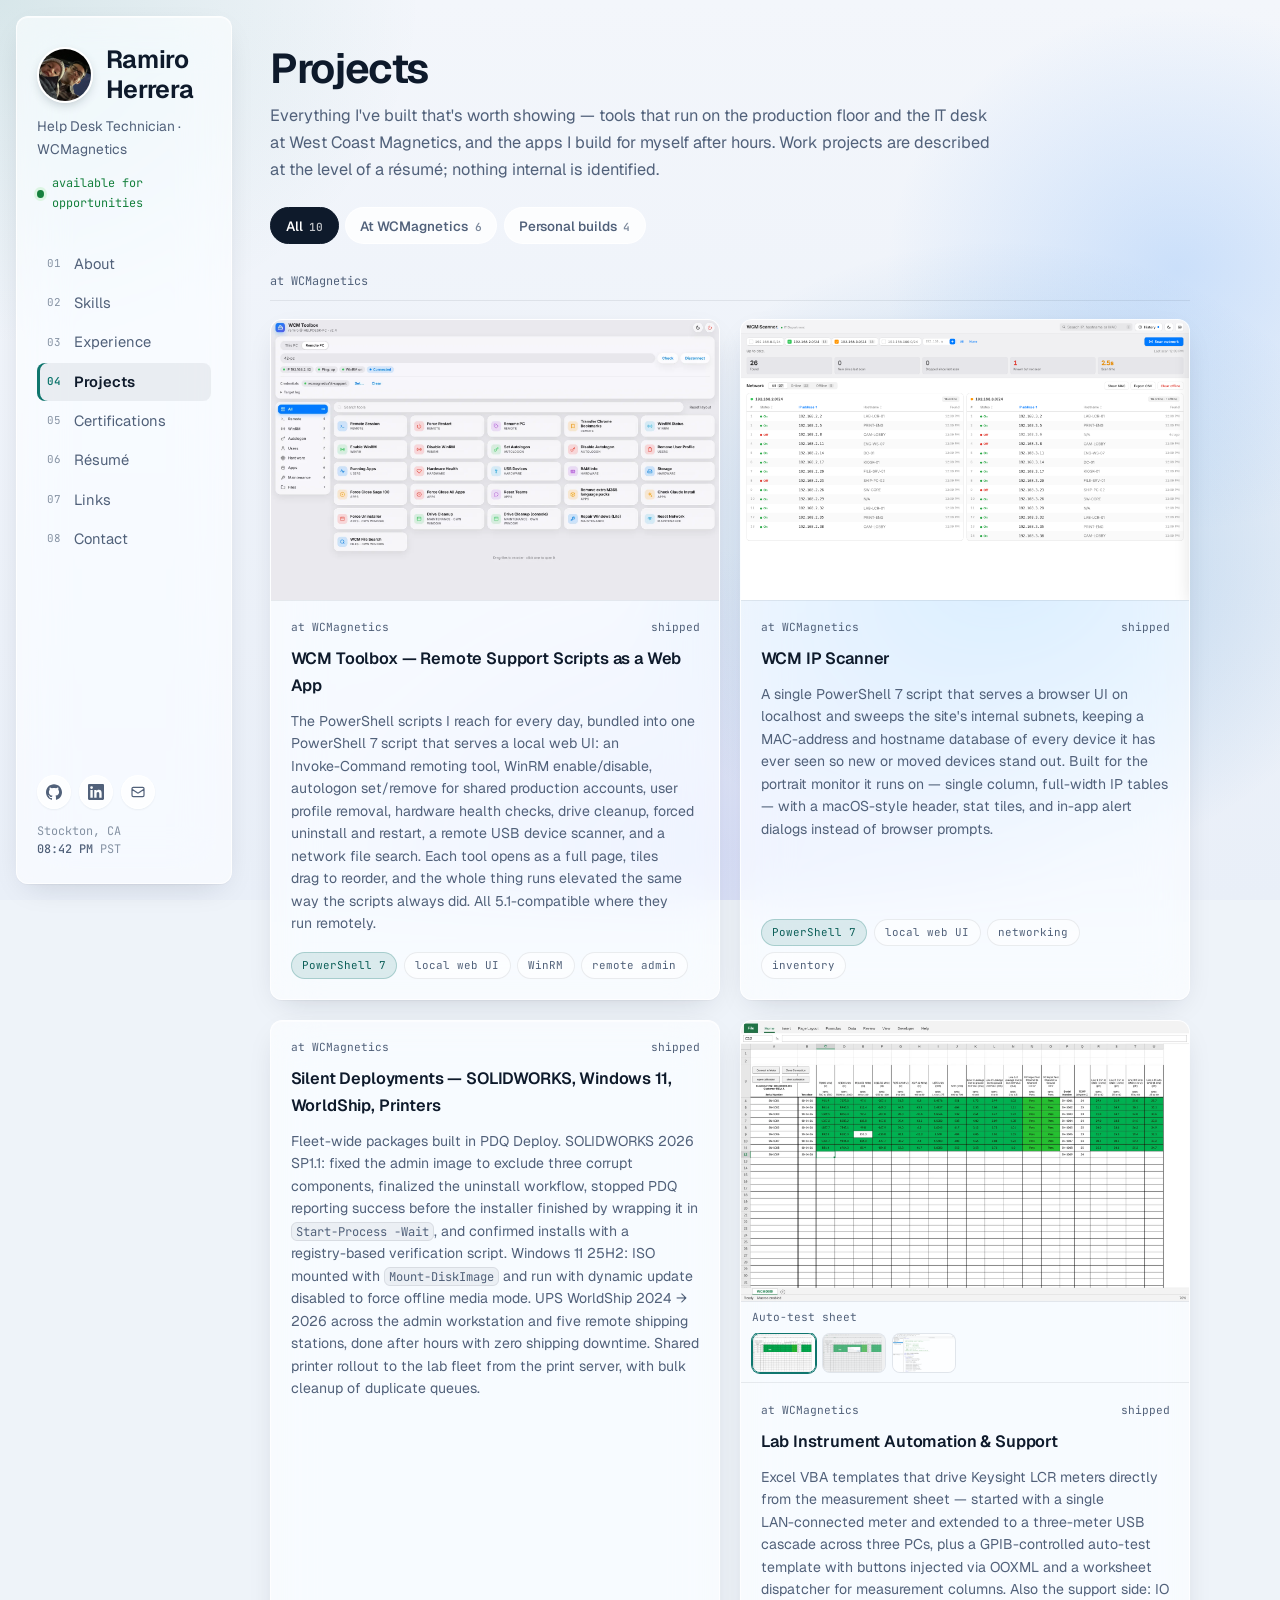
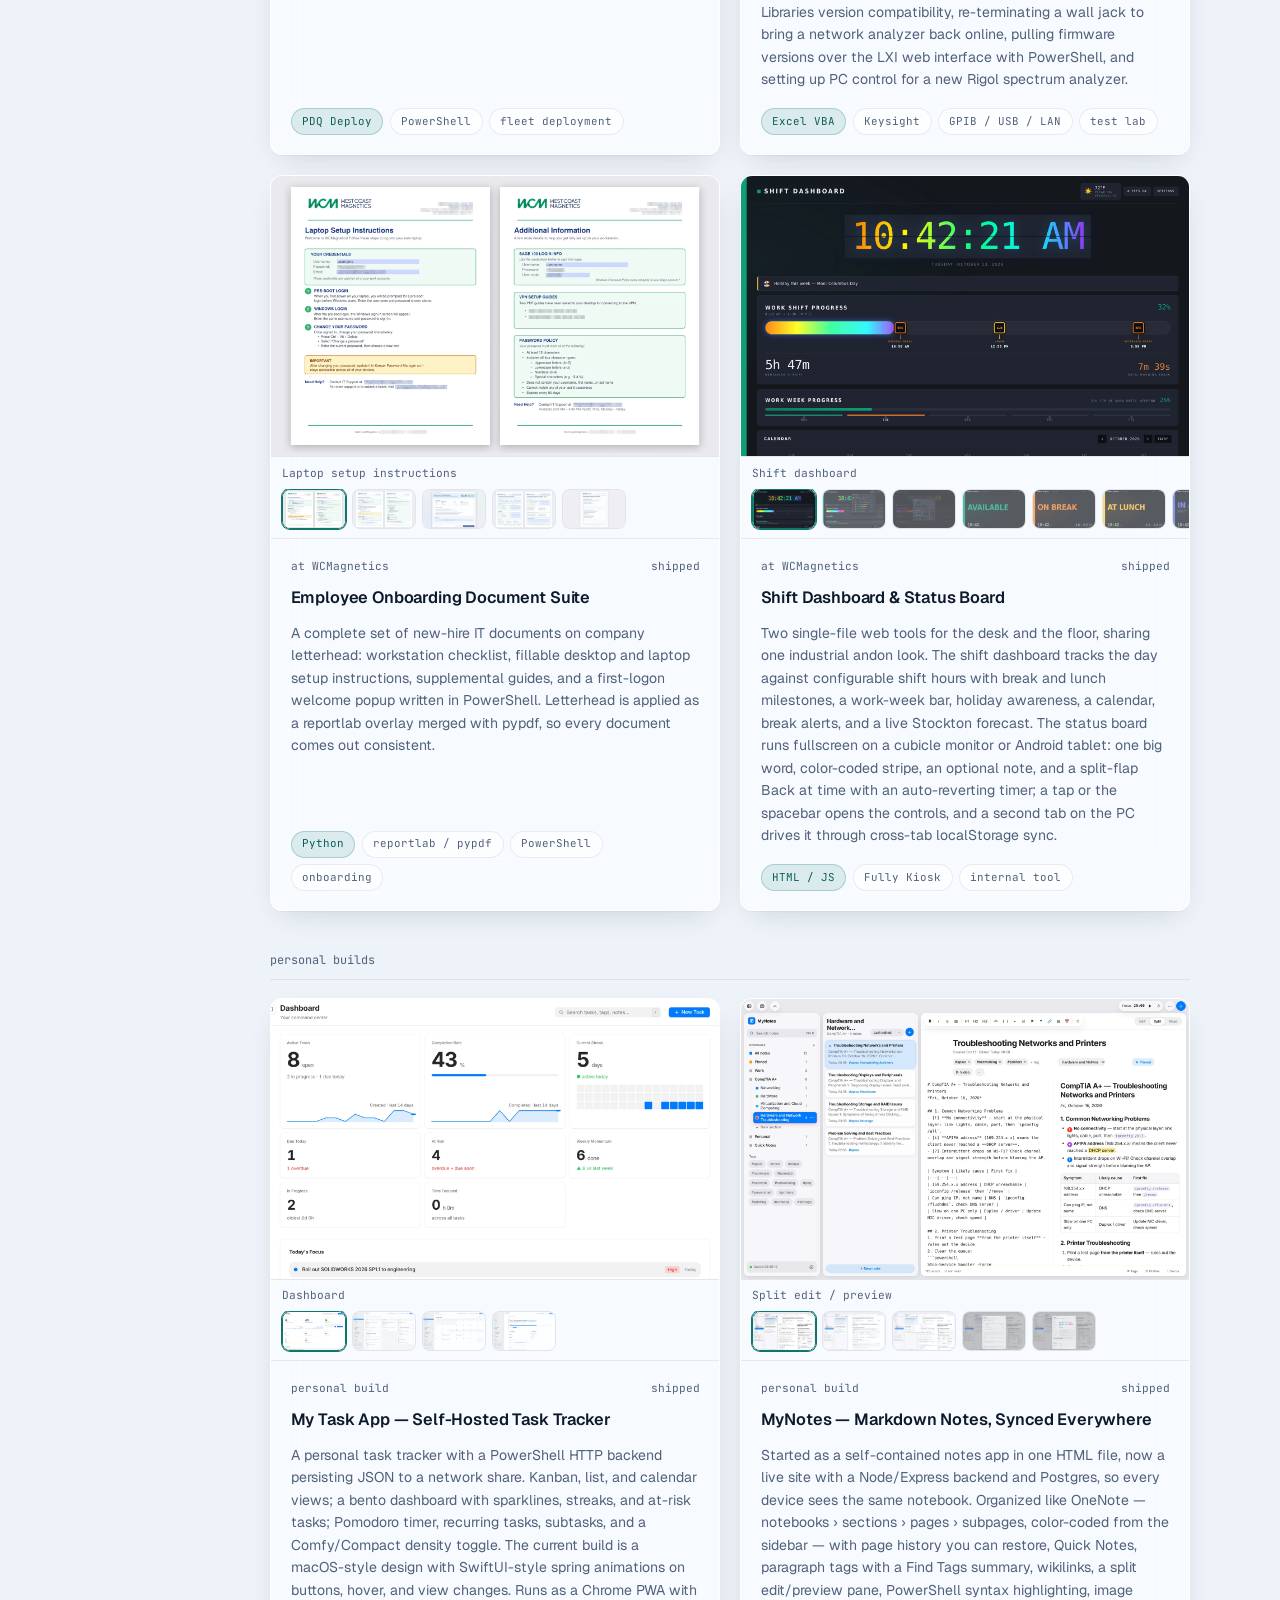
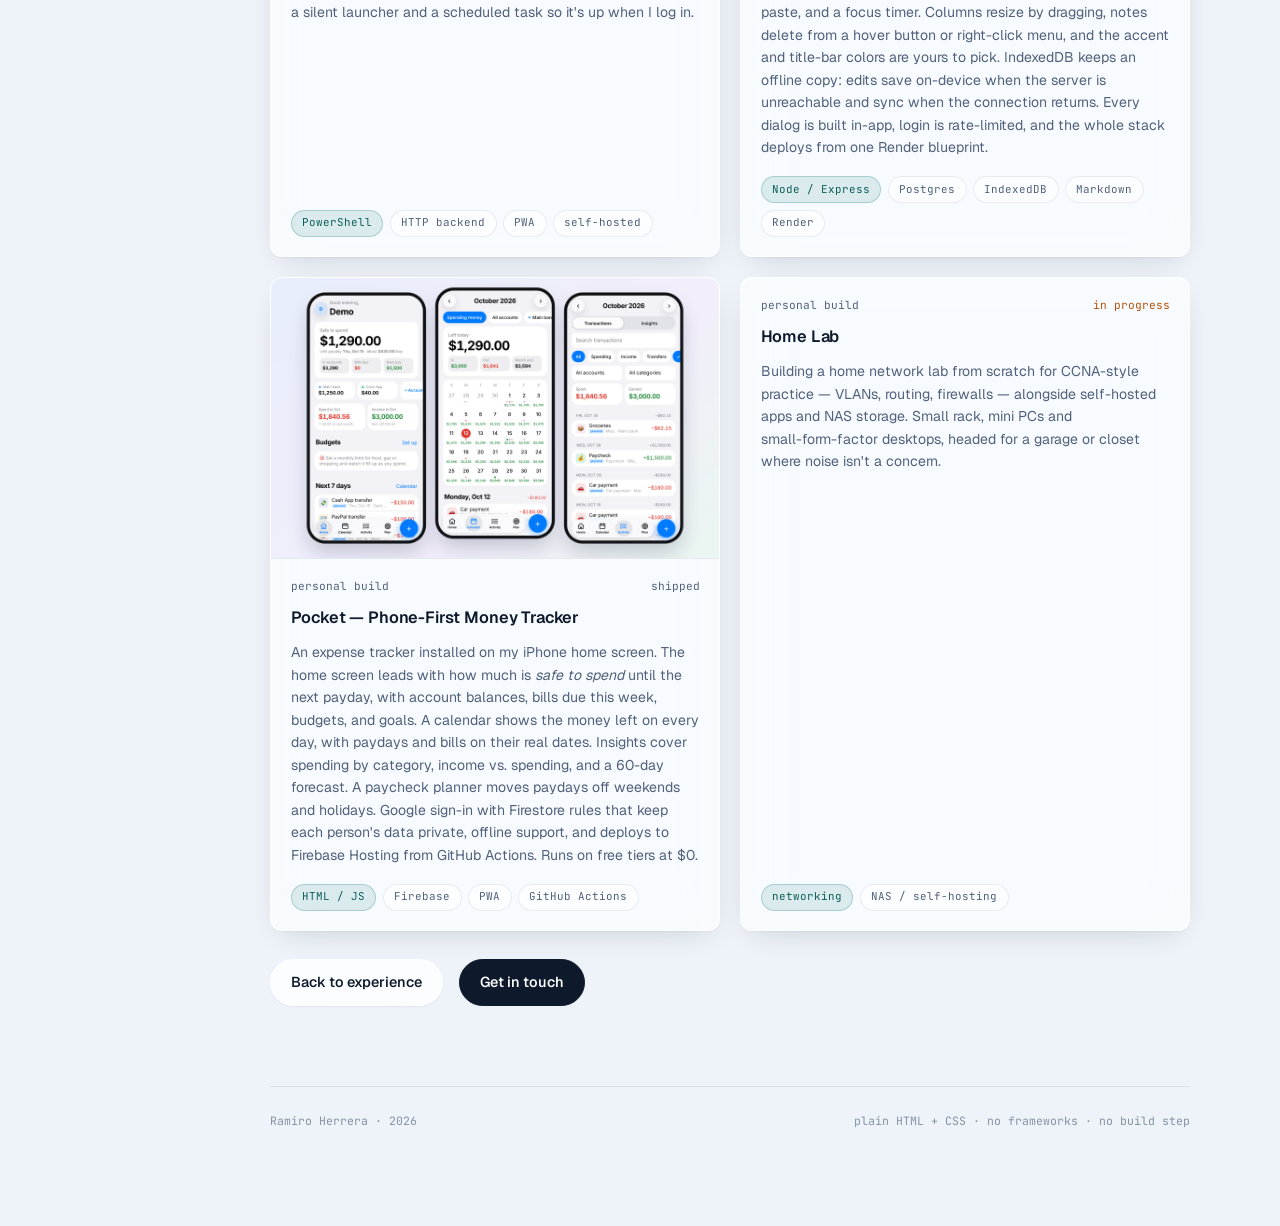
==== commit 9663fbd1: "Fix sidebar highlight for Links/Contact; phone cert lines; phone PDF hint" ====
--- a/projects.html
+++ b/projects.html
@@ -26,7 +26,7 @@
 <link rel="preconnect" href="https://fonts.googleapis.com">
 <link rel="preconnect" href="https://fonts.gstatic.com" crossorigin>
 <link href="https://fonts.googleapis.com/css2?family=Geist:wght@300..800&family=JetBrains+Mono:ital,wght@0,400;0,500;0,600;1,400&display=swap" rel="stylesheet">
-<link rel="stylesheet" href="site.css?v=20261016b">
+<link rel="stylesheet" href="site.css?v=20261019">
 <link rel="stylesheet" href="glass.css?v=20261016b">
 </head>
 <body>
--- a/site.css
+++ b/site.css
@@ -452,7 +452,7 @@
   .status .code.ok { background: var(--ok-soft); color: var(--ok); }
   .status .code.wip { background: var(--amber-soft); color: var(--amber); }
   .status .what b { font-weight: 600; }
-  .status .what span { display: block; font-size: 0.8rem; color: var(--ink-2); }
+  .status .what > span { display: block; font-size: 0.8rem; color: var(--ink-2); }
   .status .when { font-family: var(--mono); font-size: 0.74rem; color: var(--ink-2); white-space: nowrap; }
   .cert-note { margin-top: 1rem; font-size: 0.86rem; color: var(--ink-2); max-width: 60ch; }
 
@@ -465,6 +465,11 @@
     font-size: 0.86rem; color: var(--ink-2);
   }
   .resume-actions { display: flex; gap: 0.5rem; flex-wrap: wrap; }
+  .phone-pdf-hint { display: none; flex-basis: 100%; font-size: 0.78rem; color: var(--ink-2); }
+  @media (hover: none) and (pointer: coarse) {
+    .print-btn, .resume-bar > span { display: none; }   /* the print sheet on phones is a poor way to save a PDF */
+    .phone-pdf-hint { display: block; }
+  }
   .resume { background: var(--surface); border: 1px solid var(--line); border-radius: var(--r); padding: 2.25rem 2.5rem; }
   .r-head { display: flex; justify-content: space-between; align-items: flex-start; gap: 1rem; flex-wrap: wrap; padding-bottom: 1.25rem; margin-bottom: 1.25rem; border-bottom: 2px solid var(--ink); }
   .r-name { font-size: 1.7rem; font-weight: 650; letter-spacing: -0.02em; line-height: 1.1; }
@@ -687,7 +692,7 @@
     .hero-cta .btn { justify-content: center; padding: 0.8rem 1.1rem; }
     .facts { display: none; }
     .section { padding-top: 3rem; }
-    .resume-bar span { flex-basis: 100%; }
+    .resume-bar > span { flex-basis: 100%; }
     .resume-actions { width: 100%; }
     .resume-actions .btn { flex: 1 1 auto; justify-content: center; }
     .hero-sub { font-size: 1rem; }
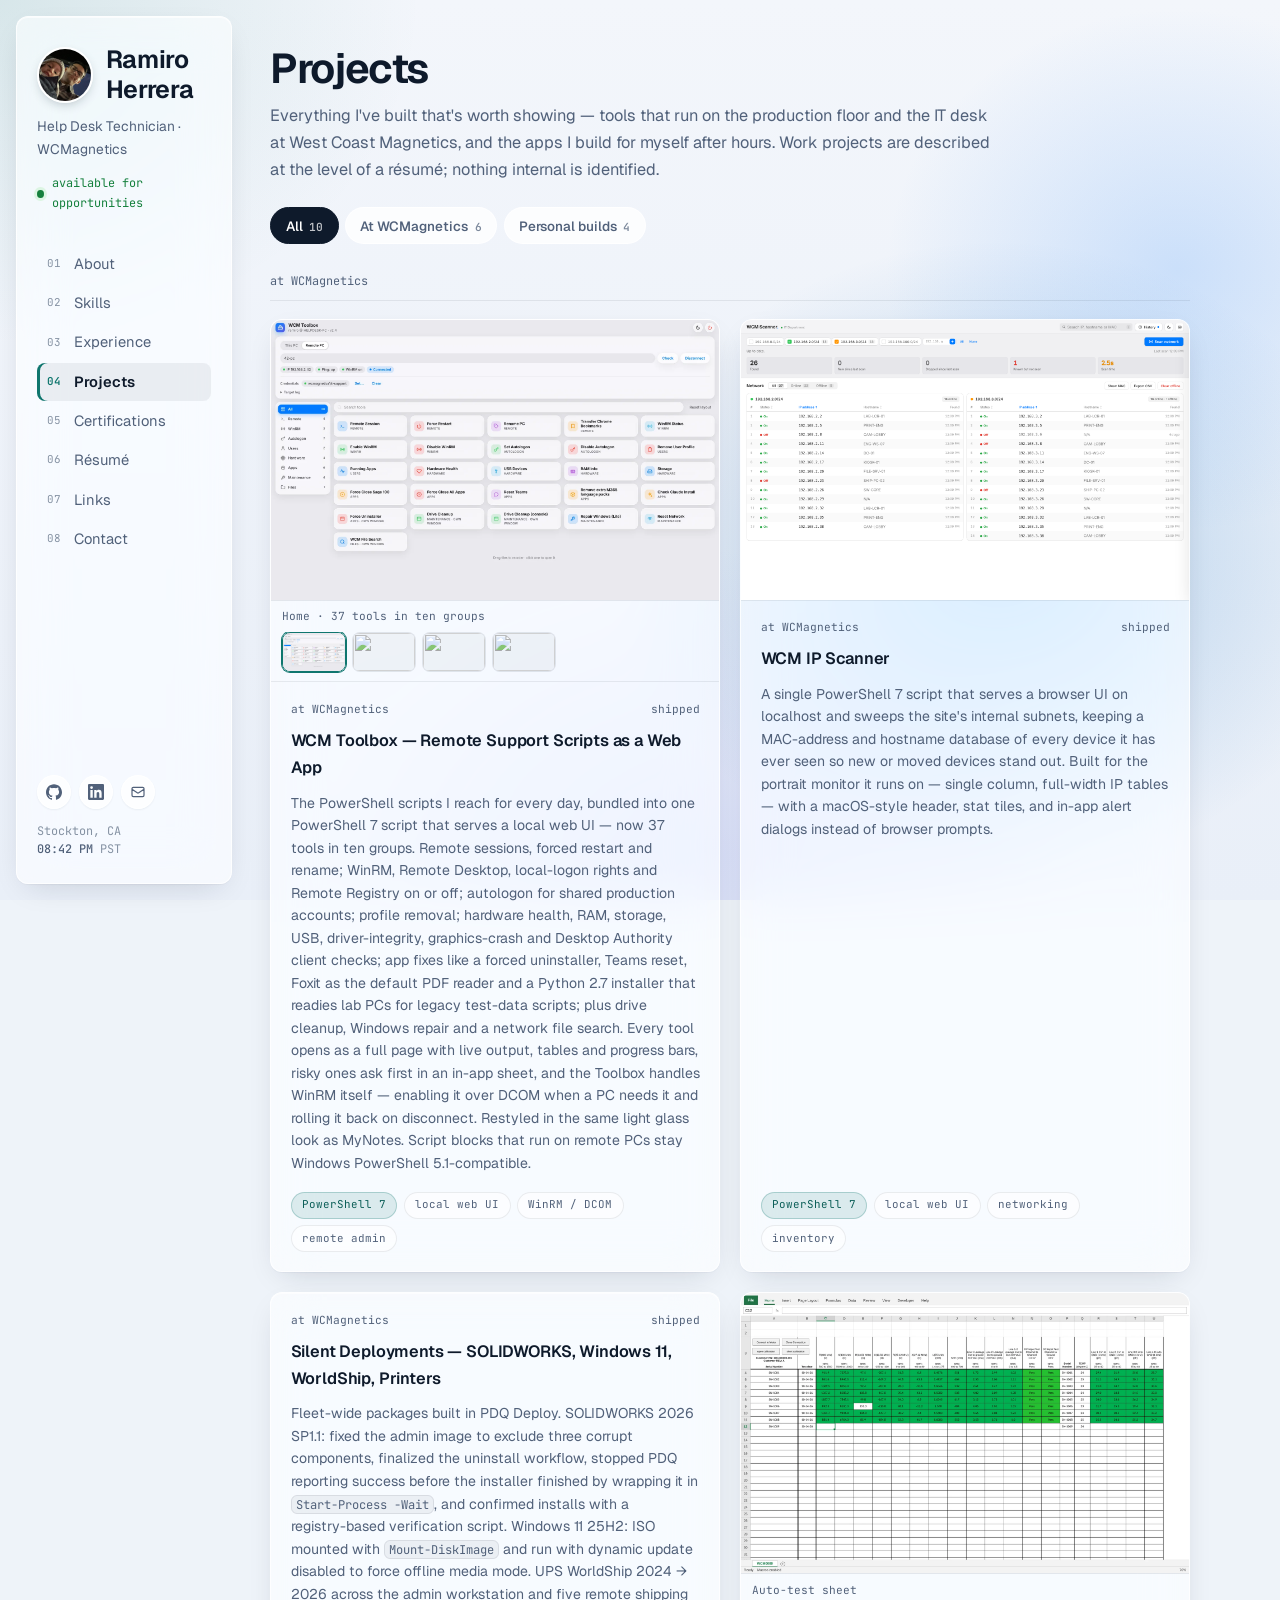
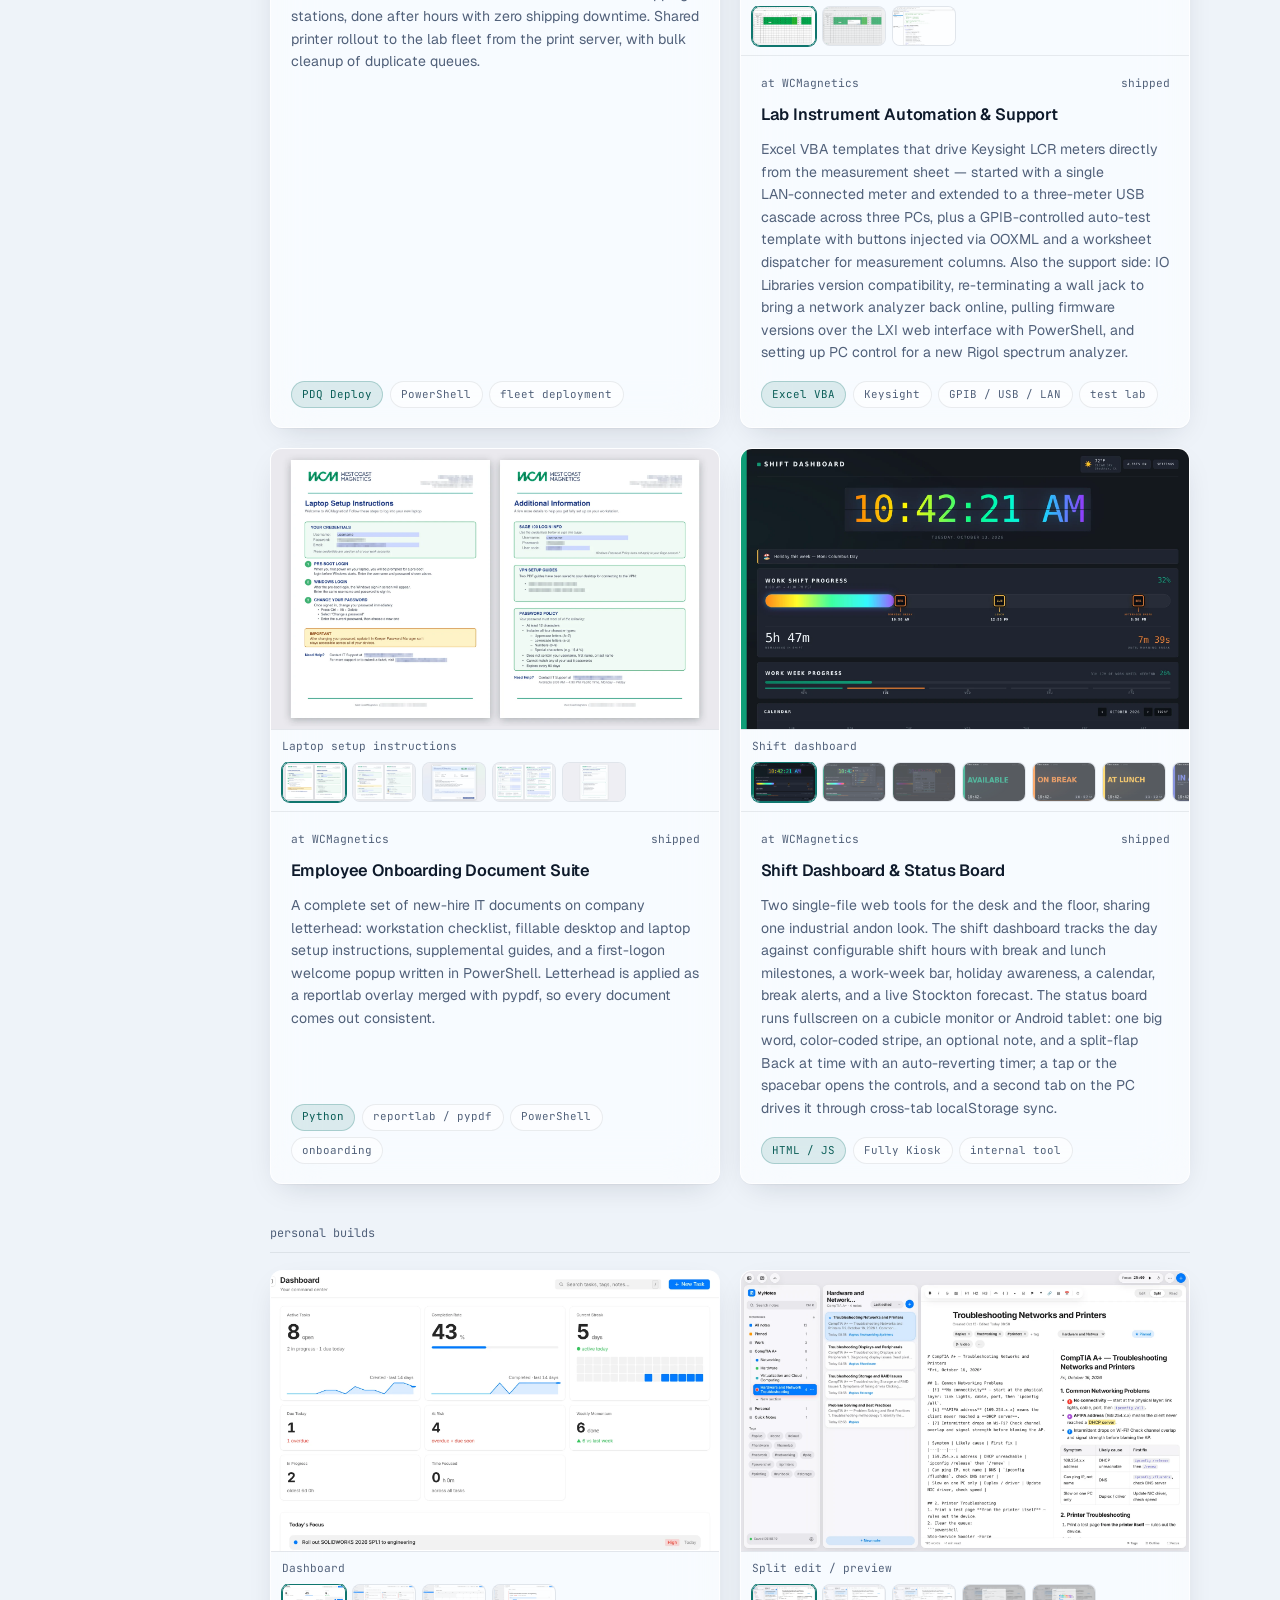
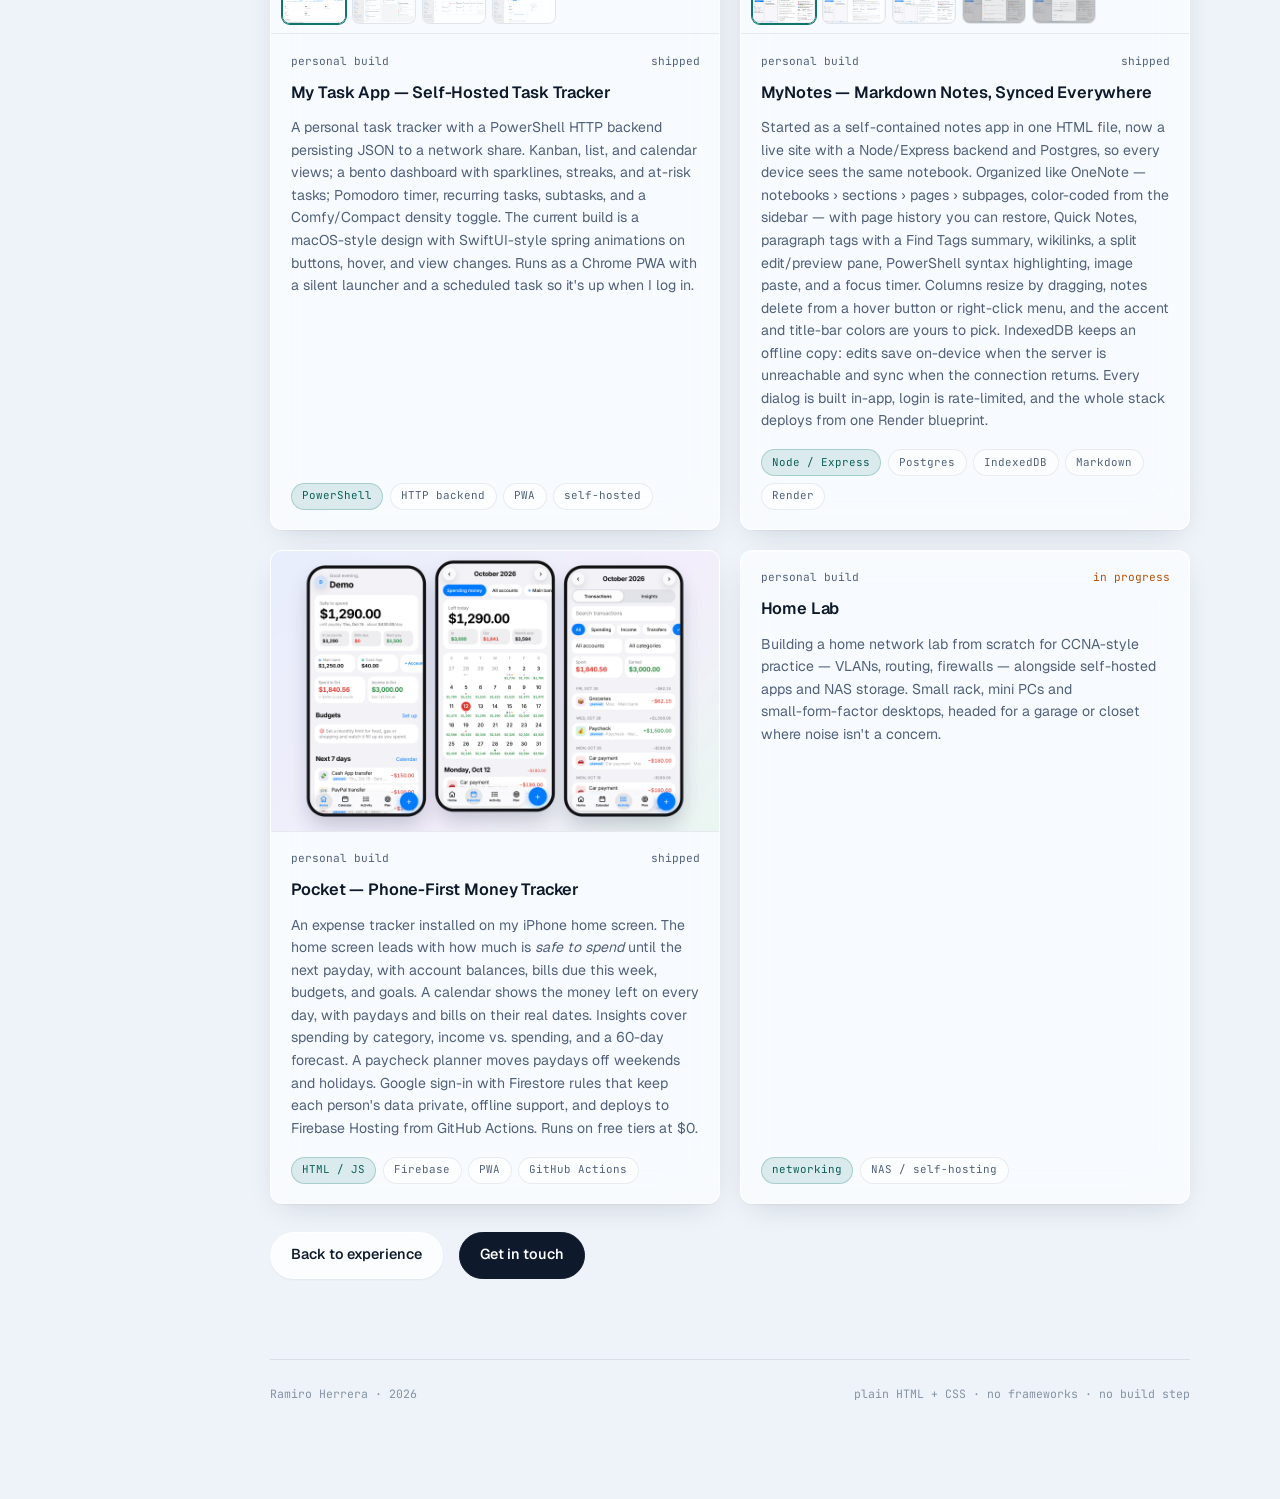
==== commit 331d05cc: "WCM Toolbox card: four-view gallery of the v1.3 glass UI" ====
--- a/projects.html
+++ b/projects.html
@@ -92,12 +92,21 @@
     <div class="cards-group" data-group="work">at WCMagnetics</div>
     <div class="cards" data-group="work">
       <article class="card" data-group="work">
-        <figure class="card-shot"><img src="images/wcm-toolbox.webp" alt="WCM Toolbox home screen: a grid of tool tiles for remote session, WinRM, autologon, cleanup and hardware checks" loading="lazy" onerror="this.closest('.card-shot').remove()"></figure>
+        <figure class="card-shot card-gallery">
+          <img src="images/wcm-toolbox.webp" alt="WCM Toolbox home screen in the light glass style: target bar connected to a lab PC, a group rail, and a grid of 37 tool tiles" loading="lazy" onerror="this.closest('.card-shot').remove()">
+          <figcaption>Home · 37 tools in ten groups</figcaption>
+          <div class="gallery-thumbs" role="group" aria-label="WCM Toolbox views">
+            <button type="button" aria-pressed="true" data-label="Home · 37 tools in ten groups" data-alt="WCM Toolbox home screen in the light glass style: target bar connected to a lab PC, a group rail, and a grid of 37 tool tiles"><img src="images/wcm-toolbox.webp" alt="" loading="lazy"></button>
+            <button type="button" aria-pressed="false" data-label="Hardware Health" data-alt="WCM Toolbox Hardware Health page: event window and report options, then a findings table with OK and warning rows, a summary banner and a link to the HTML report"><img src="images/wcm-toolbox-hardware.webp" alt="" loading="lazy"></button>
+            <button type="button" aria-pressed="false" data-label="Python 2.7 Env · three PCs" data-alt="WCM Toolbox Python 2.7 Env page after installing on three lab PCs: progress bar, pre-check table, package version table and a success banner"><img src="images/wcm-toolbox-python.webp" alt="" loading="lazy"></button>
+            <button type="button" aria-pressed="false" data-label="In-app confirm" data-alt="WCM Toolbox Force Restart confirm sheet over the blurred tool page, with Restart and Cancel buttons"><img src="images/wcm-toolbox-confirm.webp" alt="" loading="lazy"></button>
+          </div>
+        </figure>
         <div class="card-body">
           <div class="card-kicker"><span>at WCMagnetics</span><span>shipped</span></div>
           <h3>WCM Toolbox — Remote Support Scripts as a Web App</h3>
-          <p>The PowerShell scripts I reach for every day, bundled into one PowerShell 7 script that serves a local web UI: an Invoke-Command remoting tool, WinRM enable/disable, autologon set/remove for shared production accounts, user profile removal, hardware health checks, drive cleanup, forced uninstall and restart, a remote USB device scanner, and a network file search. Each tool opens as a full page, tiles drag to reorder, and the whole thing runs elevated the same way the scripts always did. All 5.1-compatible where they run remotely.</p>
-          <div class="chips"><span class="chip hi">PowerShell 7</span><span class="chip">local web UI</span><span class="chip">WinRM</span><span class="chip">remote admin</span></div>
+          <p>The PowerShell scripts I reach for every day, bundled into one PowerShell 7 script that serves a local web UI — now 37 tools in ten groups. Remote sessions, forced restart and rename; WinRM, Remote Desktop, local-logon rights and Remote Registry on or off; autologon for shared production accounts; profile removal; hardware health, RAM, storage, USB, driver-integrity, graphics-crash and Desktop Authority client checks; app fixes like a forced uninstaller, Teams reset, Foxit as the default PDF reader and a Python 2.7 installer that readies lab PCs for legacy test-data scripts; plus drive cleanup, Windows repair and a network file search. Every tool opens as a full page with live output, tables and progress bars, risky ones ask first in an in-app sheet, and the Toolbox handles WinRM itself — enabling it over DCOM when a PC needs it and rolling it back on disconnect. Restyled in the same light glass look as MyNotes. Script blocks that run on remote PCs stay Windows PowerShell 5.1-compatible.</p>
+          <div class="chips"><span class="chip hi">PowerShell 7</span><span class="chip">local web UI</span><span class="chip">WinRM / DCOM</span><span class="chip">remote admin</span></div>
         </div>
       </article>
       <article class="card" data-group="work">
--- a/site.css
+++ b/site.css
@@ -127,7 +127,6 @@
   @keyframes blink { 0%, 100% { opacity: 1; } 50% { opacity: 0.35; } }
 
   .menu-btn { display: none; }
-  .resume-toggle { display: none; }
   .side-nav { list-style: none; display: flex; flex-direction: column; gap: 0.1rem; }
   .side-nav a {
     display: grid;
@@ -471,6 +470,23 @@
     .phone-pdf-hint { display: block; }
   }
   .resume { background: var(--surface); border: 1px solid var(--line); border-radius: var(--r); padding: 2.25rem 2.5rem; }
+  /* Résumé shows a preview (name, headline, summary, first bullets) with a fade; the button
+     below expands it in place. Same on every screen size; print always gets the whole thing. */
+  .resume-wrap { position: relative; --resume-peek: 30rem; }
+  .resume-wrap .resume { overflow: hidden; transition: max-height 0.6s var(--ease-out); }
+  .resume-wrap:not(.open) .resume { max-height: var(--resume-peek); }
+  .resume-wrap::after {
+    content: ""; position: absolute; left: 1px; right: 1px; bottom: 1px; height: 10rem; pointer-events: none;
+    border-radius: 0 0 var(--r) var(--r);
+    background: linear-gradient(to bottom, rgba(255, 255, 255, 0), rgba(255, 255, 255, 0.92) 70%, #fff);
+    opacity: 1; transition: opacity 0.35s var(--ease-out);
+  }
+  .resume-wrap.open::after { opacity: 0; }
+  .resume-more { display: flex; justify-content: center; position: relative; z-index: 1; margin-top: -1.3rem; }
+  .resume-toggle { gap: 0.45rem; box-shadow: var(--shadow-lift, 0 6px 18px rgba(14, 26, 43, 0.08)); }
+  .resume-toggle .rt-chev { width: 1rem; height: 1rem; transition: transform 0.45s var(--ease-spring); }
+  .resume-wrap.open + .resume-more .rt-chev { transform: rotate(180deg); }
+  @media (max-width: 960px) { .resume-wrap { --resume-peek: 22rem; } }
   .r-head { display: flex; justify-content: space-between; align-items: flex-start; gap: 1rem; flex-wrap: wrap; padding-bottom: 1.25rem; margin-bottom: 1.25rem; border-bottom: 2px solid var(--ink); }
   .r-name { font-size: 1.7rem; font-weight: 650; letter-spacing: -0.02em; line-height: 1.1; }
   .r-title { color: var(--accent-ink); font-weight: 550; font-size: 0.95rem; margin-top: 0.25rem; }
@@ -623,6 +639,8 @@
     .section { padding: 0; }
     .section-head { display: none; }
     .resume { border: none; padding: 0; display: block !important; }
+    .resume-wrap .resume { max-height: none !important; overflow: visible; }
+    .resume-wrap::after, .resume-more { display: none !important; }
     .r-ul li::before { background: #000; }
     .r-section h3, .r-title { color: #000; }
     a { color: inherit; text-decoration: none; }
@@ -659,8 +677,6 @@
     .side-avatar { width: 2.1rem; height: 2.1rem; }
     .side-nav { display: grid; grid-template-columns: 1fr 1fr; gap: 0.15rem 0.75rem; padding: 0.6rem 0 0.35rem; }
     .side-nav a { margin: 0; padding: 0.7rem 0.6rem; font-size: 0.95rem; border-radius: var(--r); }
-    .resume-toggle { display: inline-flex; }
-    .resume:not(.open) { display: none; }
     .content { padding: 0 var(--gutter) 4rem; }
     .hero { padding-top: 2rem; }
     .section { padding-top: 3.5rem; scroll-margin-top: 4.5rem; }
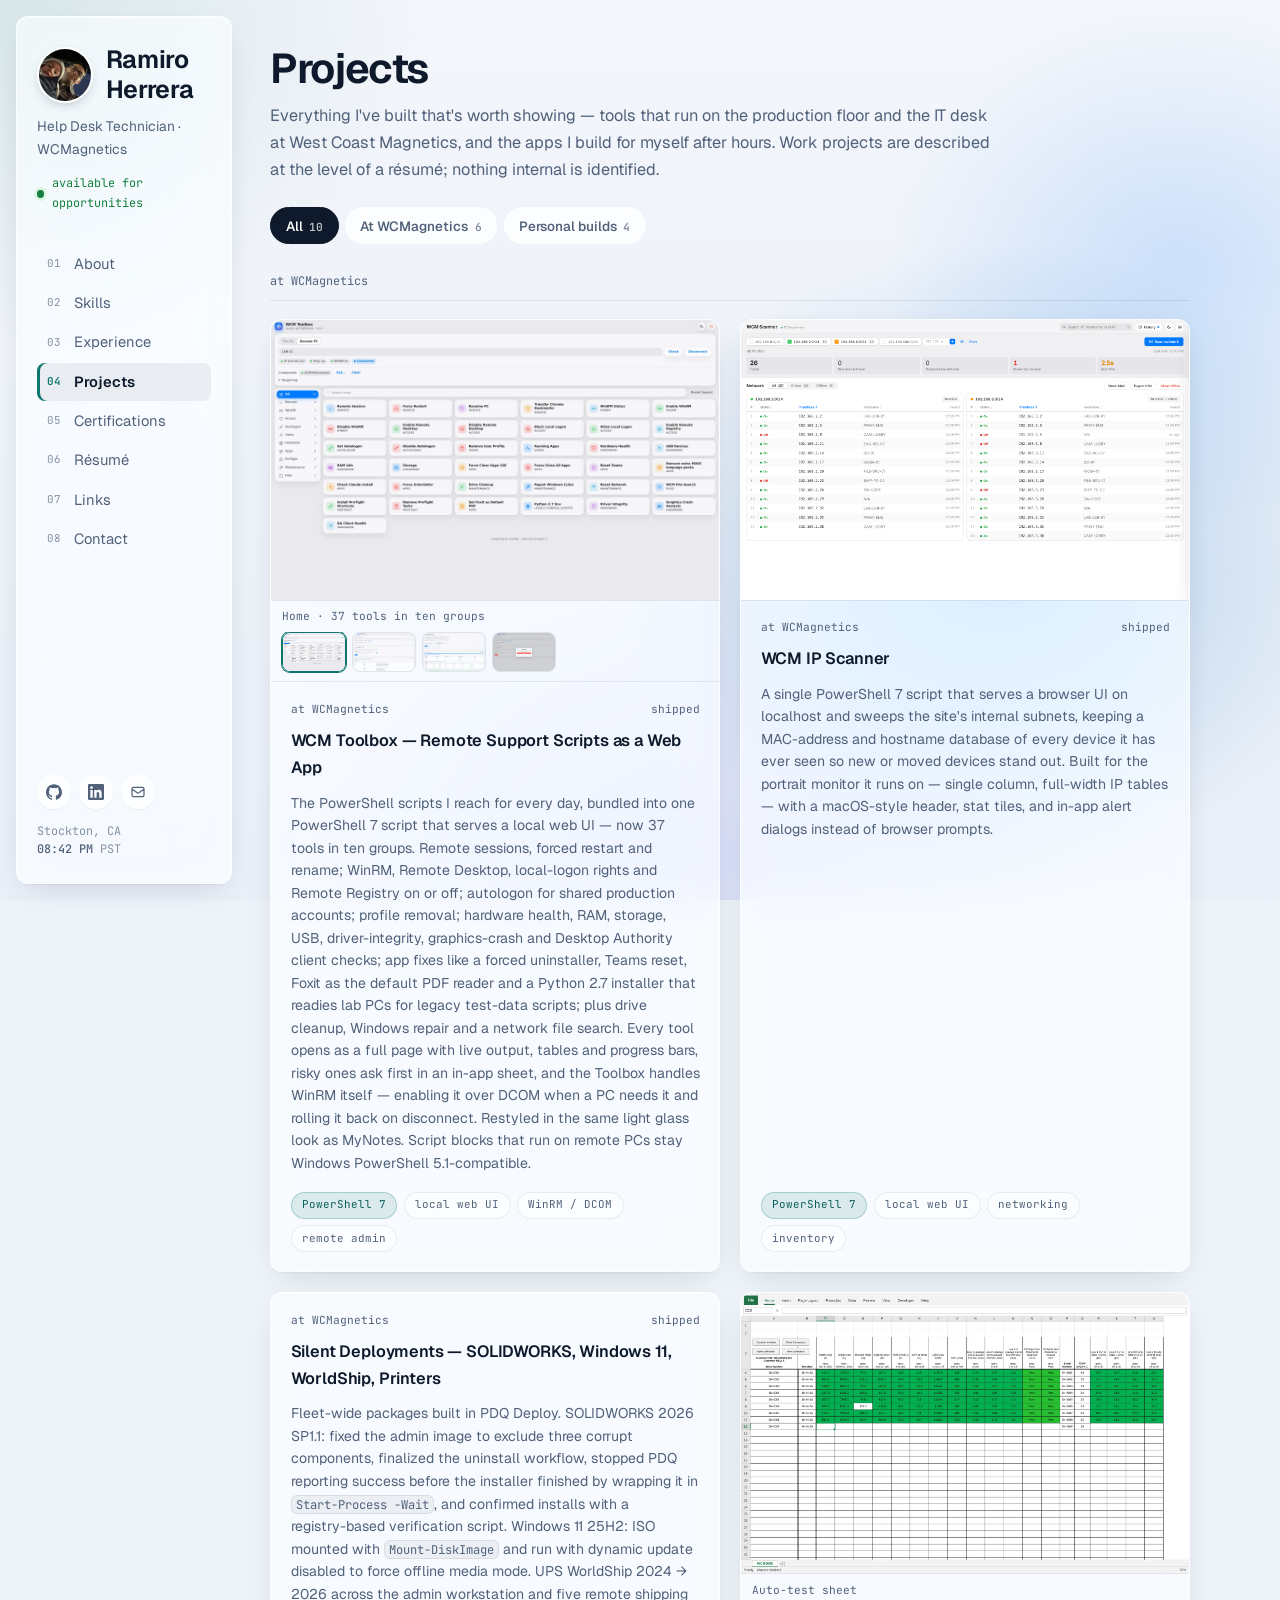
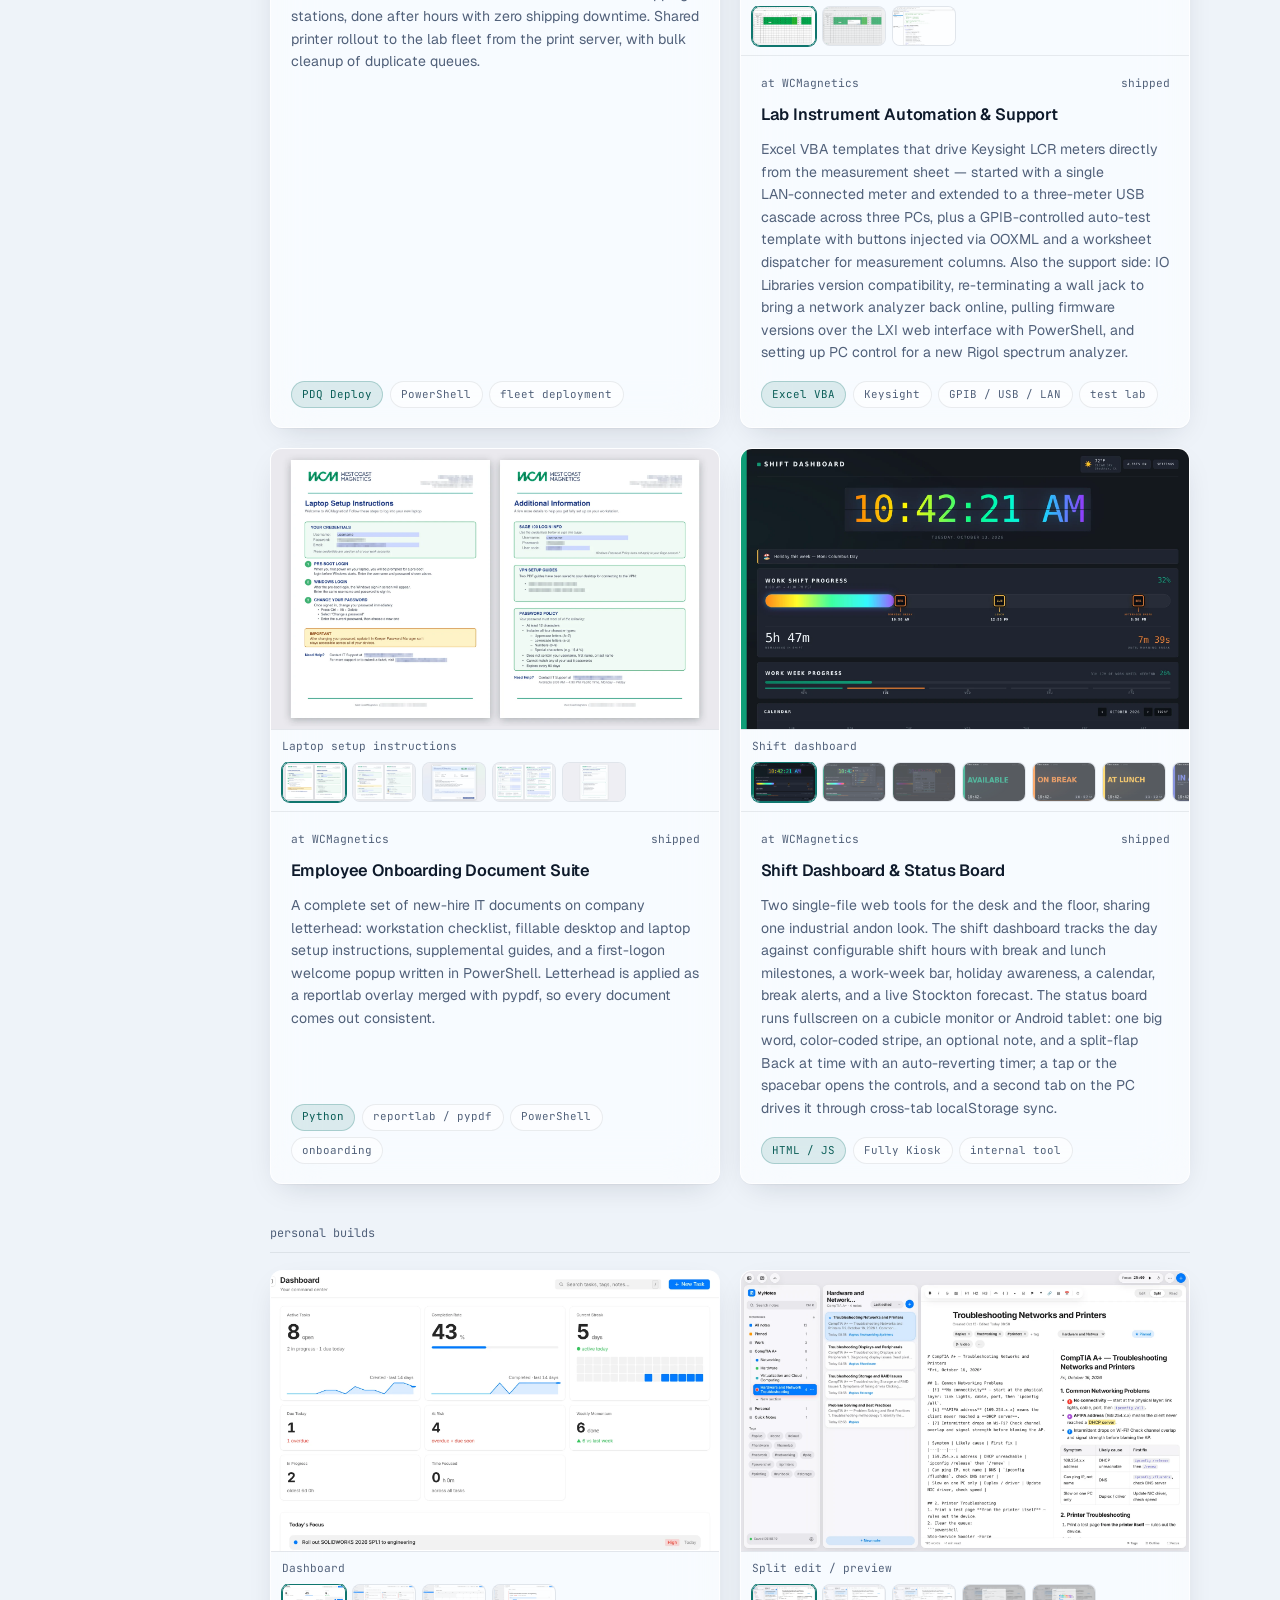
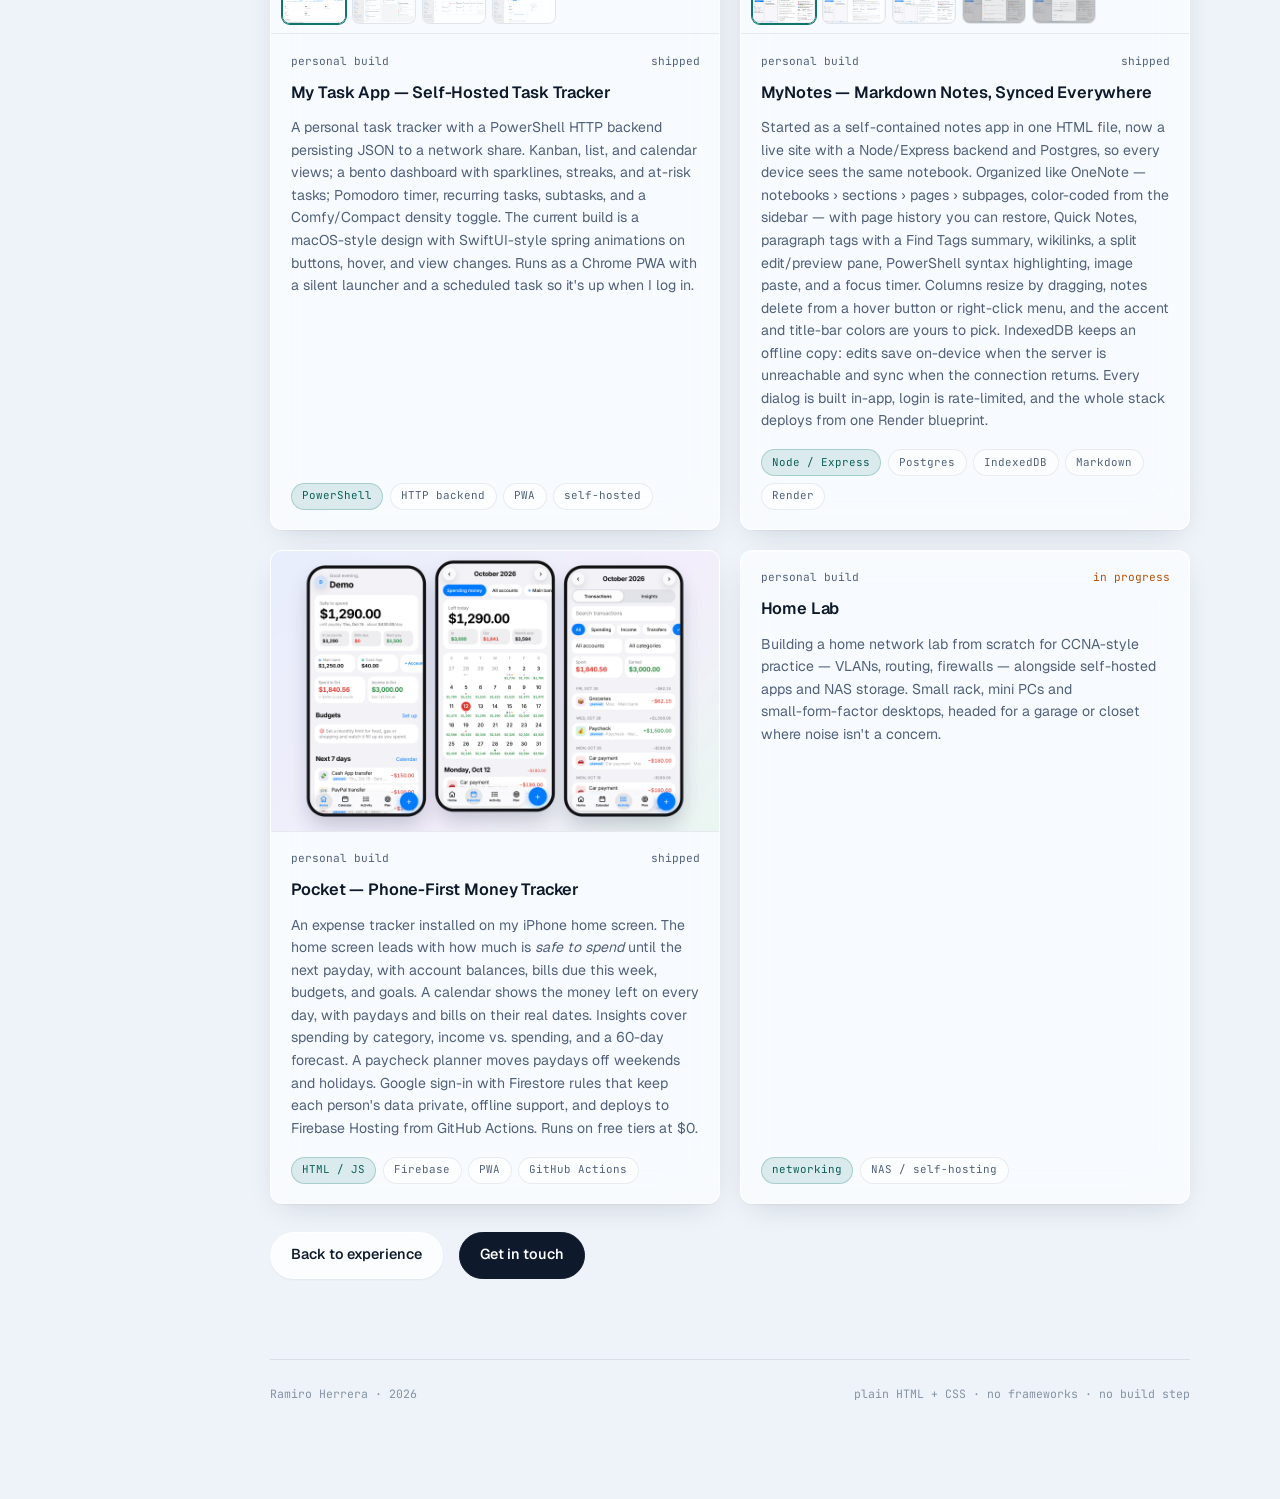
==== commit a6f40c1b: "WCM Toolbox gallery: full 37-tool home shot, new filename" ====
--- a/projects.html
+++ b/projects.html
@@ -93,10 +93,10 @@
     <div class="cards" data-group="work">
       <article class="card" data-group="work">
         <figure class="card-shot card-gallery">
-          <img src="images/wcm-toolbox.webp" alt="WCM Toolbox home screen in the light glass style: target bar connected to a lab PC, a group rail, and a grid of 37 tool tiles" loading="lazy" onerror="this.closest('.card-shot').remove()">
+          <img src="images/wcm-toolbox-home.webp" alt="WCM Toolbox home screen in the light glass style: target bar connected to a lab PC, a rail of ten tool groups, and all 37 tool tiles including ProTight, Foxit, Python 2.7 Env and the driver, graphics and Desktop Authority checks" loading="lazy" onerror="this.closest('.card-shot').remove()">
           <figcaption>Home · 37 tools in ten groups</figcaption>
           <div class="gallery-thumbs" role="group" aria-label="WCM Toolbox views">
-            <button type="button" aria-pressed="true" data-label="Home · 37 tools in ten groups" data-alt="WCM Toolbox home screen in the light glass style: target bar connected to a lab PC, a group rail, and a grid of 37 tool tiles"><img src="images/wcm-toolbox.webp" alt="" loading="lazy"></button>
+            <button type="button" aria-pressed="true" data-label="Home · 37 tools in ten groups" data-alt="WCM Toolbox home screen in the light glass style: target bar connected to a lab PC, a rail of ten tool groups, and all 37 tool tiles including ProTight, Foxit, Python 2.7 Env and the driver, graphics and Desktop Authority checks"><img src="images/wcm-toolbox-home.webp" alt="" loading="lazy"></button>
             <button type="button" aria-pressed="false" data-label="Hardware Health" data-alt="WCM Toolbox Hardware Health page: event window and report options, then a findings table with OK and warning rows, a summary banner and a link to the HTML report"><img src="images/wcm-toolbox-hardware.webp" alt="" loading="lazy"></button>
             <button type="button" aria-pressed="false" data-label="Python 2.7 Env · three PCs" data-alt="WCM Toolbox Python 2.7 Env page after installing on three lab PCs: progress bar, pre-check table, package version table and a success banner"><img src="images/wcm-toolbox-python.webp" alt="" loading="lazy"></button>
             <button type="button" aria-pressed="false" data-label="In-app confirm" data-alt="WCM Toolbox Force Restart confirm sheet over the blurred tool page, with Restart and Cancel buttons"><img src="images/wcm-toolbox-confirm.webp" alt="" loading="lazy"></button>
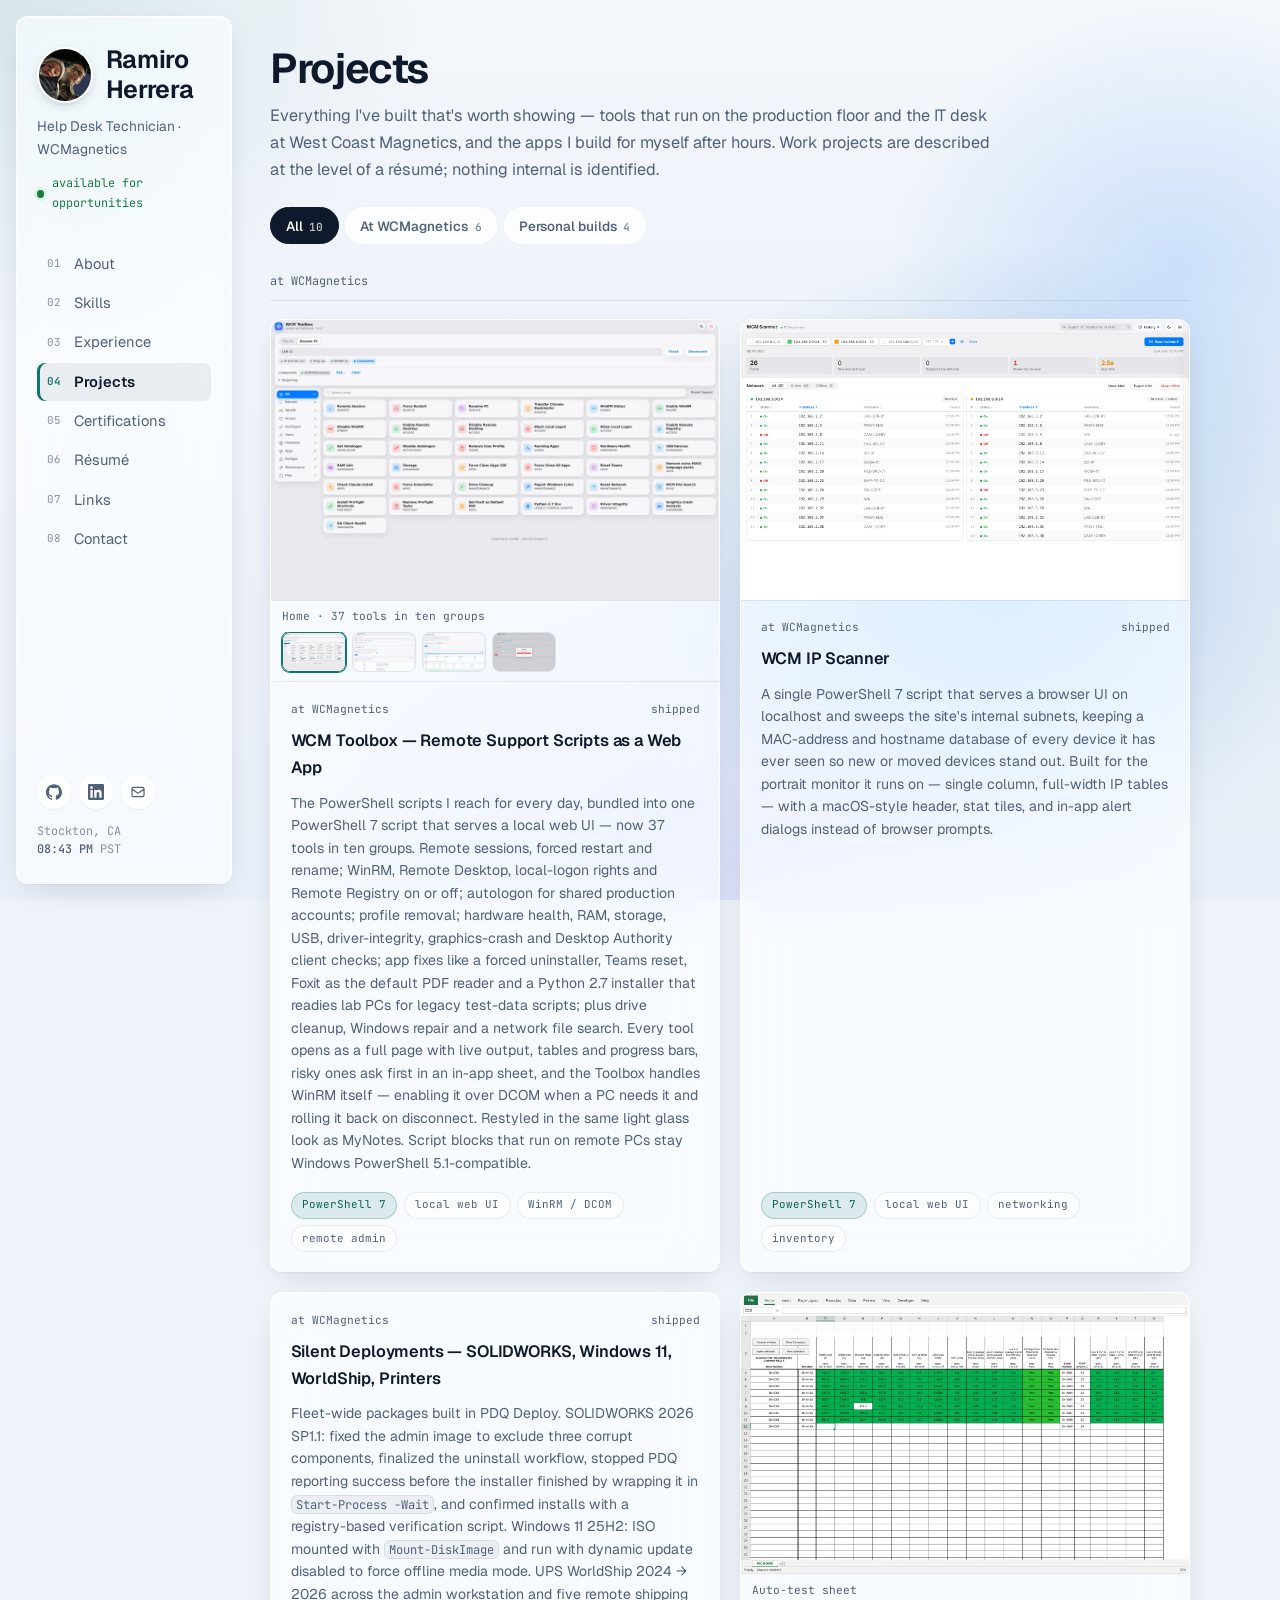
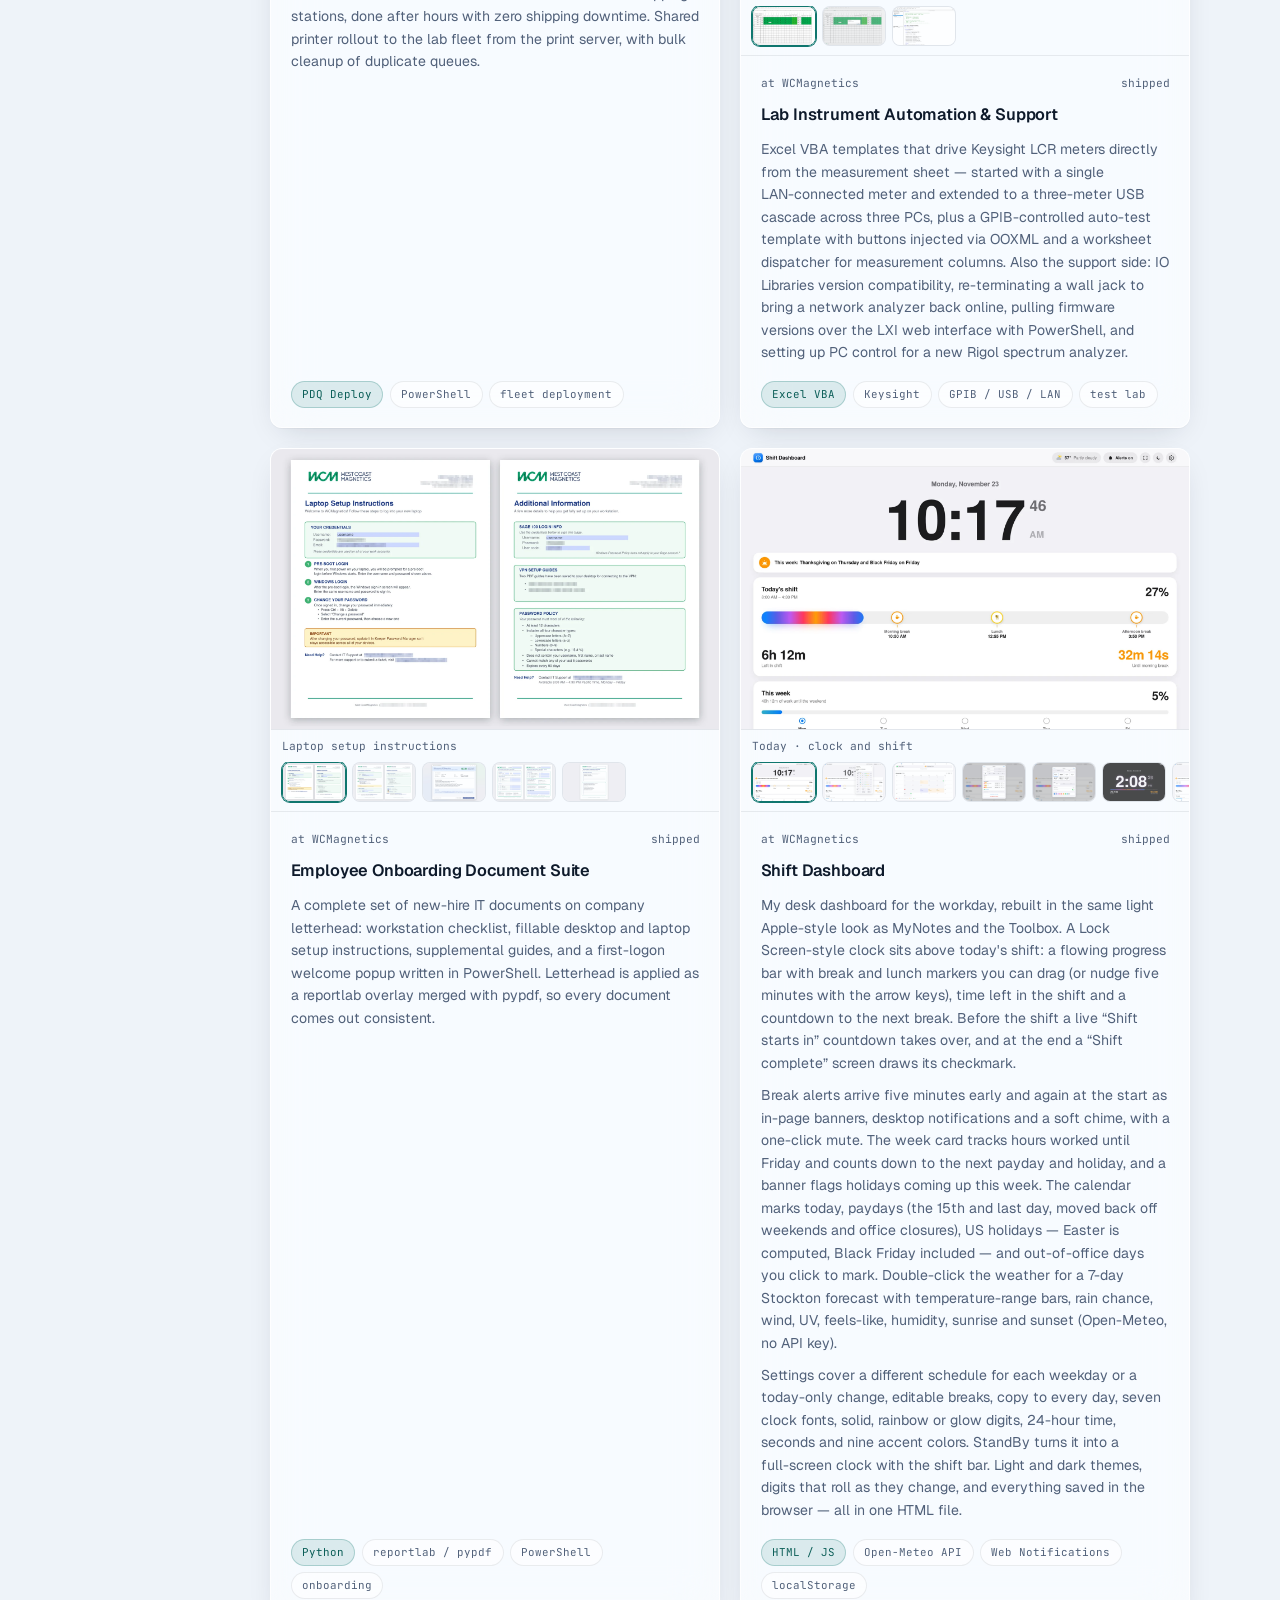
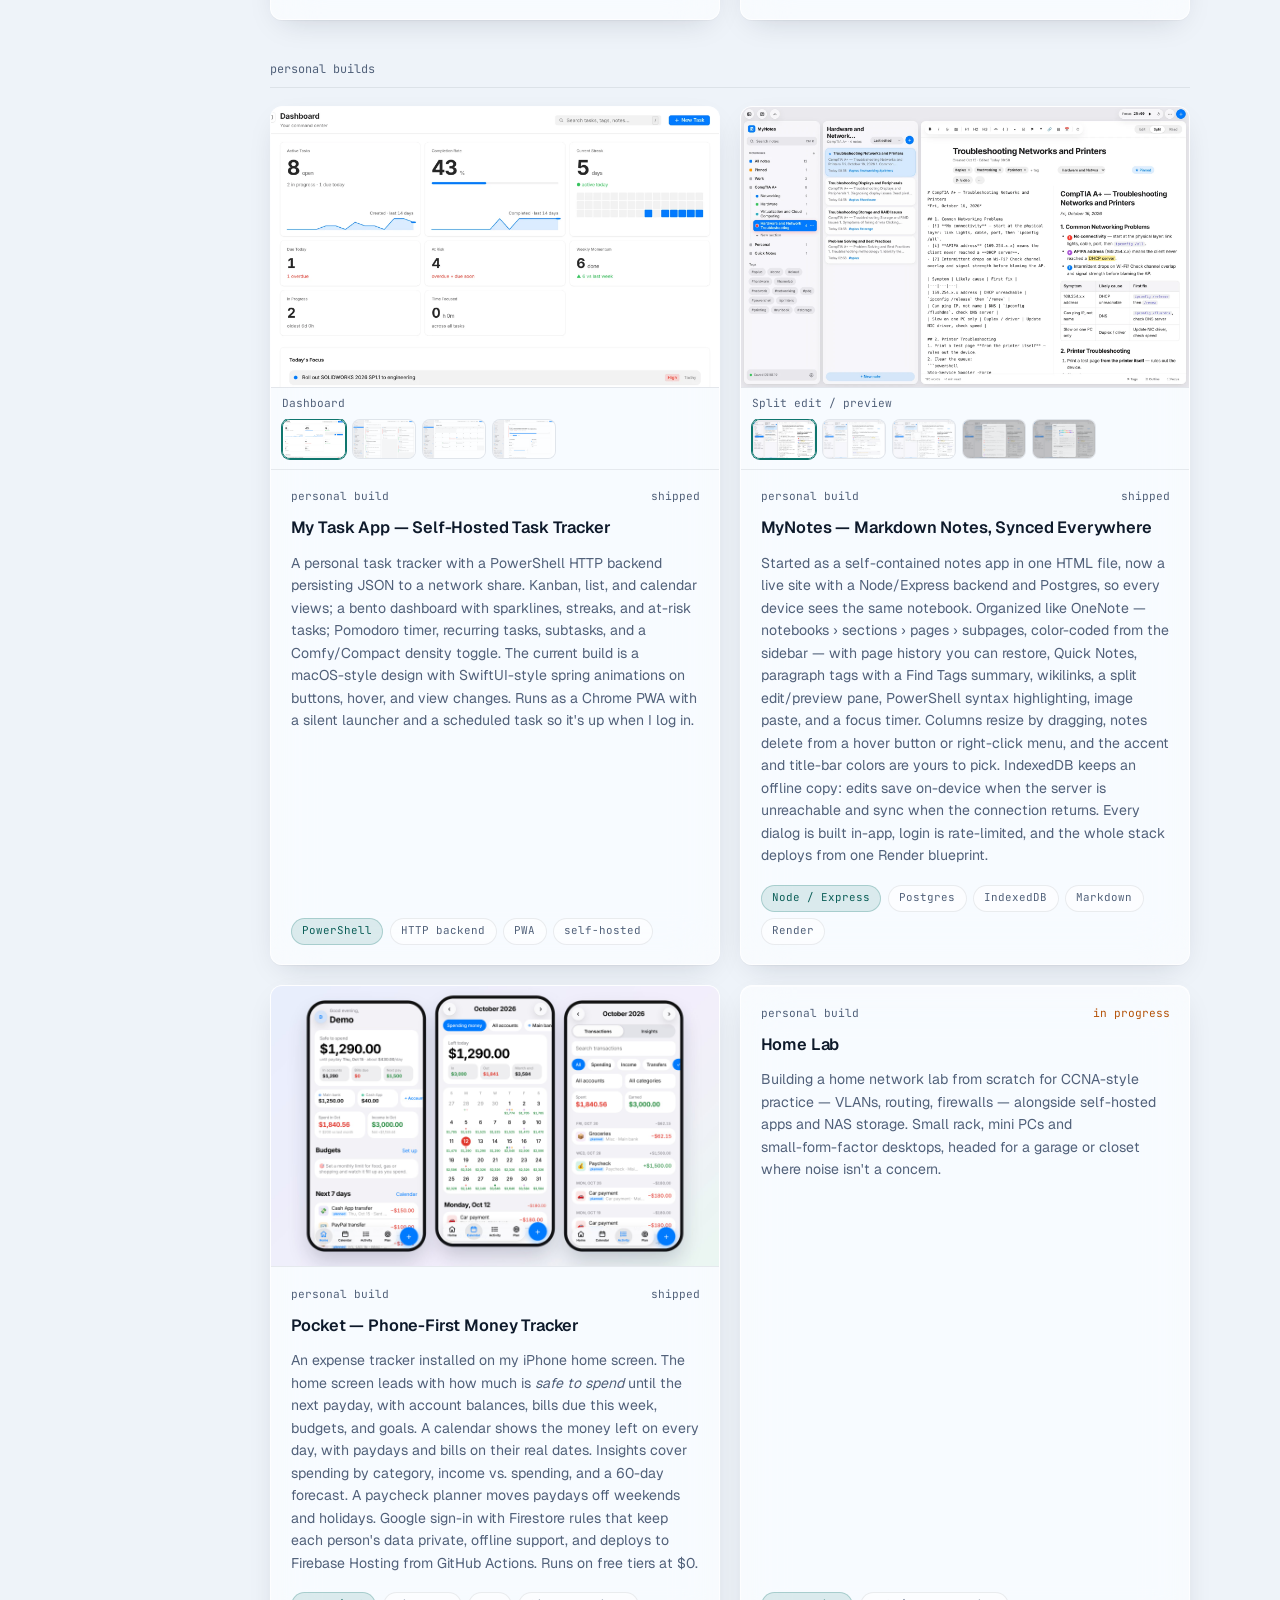
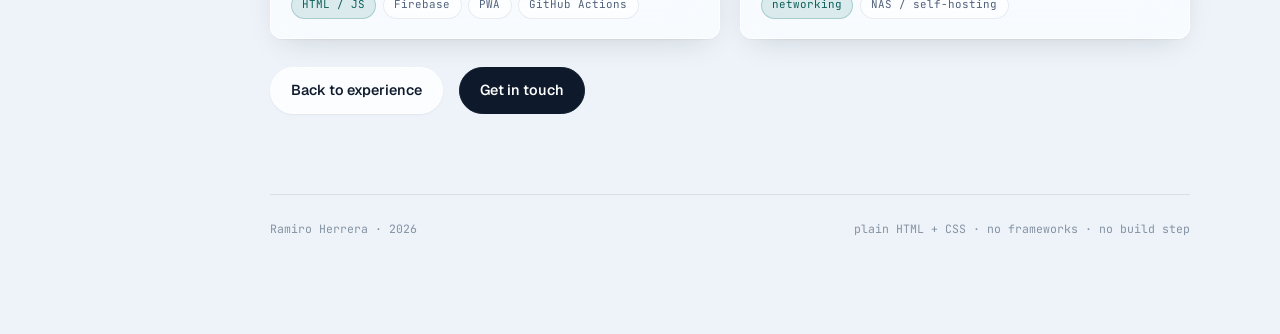
==== commit 73f85a79: "Shift Dashboard: Apple-style redesign gallery, status board removed" ====
--- a/projects.html
+++ b/projects.html
@@ -164,28 +164,27 @@
       </article>
       <article class="card" data-group="work">
         <figure class="card-shot card-gallery">
-          <img src="images/shift-dashboard.webp" alt="Shift dashboard: rainbow live clock, holiday banner, shift progress bar with break and lunch milestones, time remaining, next-break countdown and work-week progress" loading="lazy" onerror="this.closest('.card-shot').remove()">
-          <figcaption>Shift dashboard</figcaption>
-          <div class="gallery-thumbs" role="group" aria-label="Shift dashboard and status board views">
-            <button type="button" aria-pressed="true" data-label="Shift dashboard" data-alt="Shift dashboard: rainbow live clock, holiday banner, shift progress bar with break and lunch milestones, time remaining, next-break countdown and work-week progress"><img src="images/shift-dashboard.webp" alt="" loading="lazy"></button>
-            <button type="button" aria-pressed="false" data-label="7-day forecast" data-alt="Shift dashboard weather widget expanded into a seven-day forecast panel with temperature ranges and rain chance"><img src="images/shift-dashboard-forecast.webp" alt="" loading="lazy"></button>
-            <button type="button" aria-pressed="false" data-label="Dashboard settings" data-alt="Shift dashboard settings: Mon-Thu and Friday shift hours plus editable morning break, lunch and afternoon break times"><img src="images/shift-dashboard-settings.webp" alt="" loading="lazy"></button>
-            <button type="button" aria-pressed="false" data-label="Status board: Available" data-alt="Status board showing Available in green with the live clock and date"><img src="images/status-board-available.webp" alt="" loading="lazy"></button>
-            <button type="button" aria-pressed="false" data-label="On break" data-alt="Status board showing On break in orange with a split-flap Back at time and 15 minutes left"><img src="images/status-board-break.webp" alt="" loading="lazy"></button>
-            <button type="button" aria-pressed="false" data-label="At lunch" data-alt="Status board showing At lunch in amber with a Back at time and 30 minutes left"><img src="images/status-board-lunch.webp" alt="" loading="lazy"></button>
-            <button type="button" aria-pressed="false" data-label="In a meeting" data-alt="Status board showing In a meeting in blue with the note Leave a note or send a Teams message and a 60 minute timer"><img src="images/status-board-meeting.webp" alt="" loading="lazy"></button>
-            <button type="button" aria-pressed="false" data-label="Out on the floor" data-alt="Status board showing Out on the floor in teal with the note Working a ticket, back shortly and a 30 minute timer"><img src="images/status-board-floor.webp" alt="" loading="lazy"></button>
-            <button type="button" aria-pressed="false" data-label="Working remote" data-alt="Status board showing Working remote in purple with the note Reachable on Teams and email"><img src="images/status-board-remote.webp" alt="" loading="lazy"></button>
-            <button type="button" aria-pressed="false" data-label="Do not disturb" data-alt="Status board showing Do not disturb in red with a hazard-striped andon bar, the note Deployment in progress and a 45 minute timer"><img src="images/status-board-dnd.webp" alt="" loading="lazy"></button>
-            <button type="button" aria-pressed="false" data-label="Out of office" data-alt="Status board showing Out of office in gray with the note Back next business day"><img src="images/status-board-ooo.webp" alt="" loading="lazy"></button>
-            <button type="button" aria-pressed="false" data-label="Status controls" data-alt="Status board control panel: eight color-coded status tiles with timers, an optional note field, plus/minus five minute buttons and keyboard shortcuts"><img src="images/status-board-controls.webp" alt="" loading="lazy"></button>
+          <img src="images/shift-dash-today.webp" alt="Shift Dashboard: Lock Screen-style clock, a holiday banner for Thanksgiving week, and today's shift card with a flowing progress bar, break and lunch markers, time left and the countdown to the next break" loading="lazy" onerror="this.closest('.card-shot').remove()">
+          <figcaption>Today · clock and shift</figcaption>
+          <div class="gallery-thumbs" role="group" aria-label="Shift Dashboard views">
+            <button type="button" aria-pressed="true" data-label="Today · clock and shift" data-alt="Shift Dashboard: Lock Screen-style clock, a holiday banner for Thanksgiving week, and today's shift card with a flowing progress bar, break and lunch markers, time left and the countdown to the next break"><img src="images/shift-dash-today.webp" alt="" loading="lazy"></button>
+            <button type="button" aria-pressed="false" data-label="Weather · 7-day forecast" data-alt="Shift Dashboard weather card: current conditions, seven daily rows with temperature-range bars and rain chance, plus feels-like, humidity, wind, UV, sunrise and sunset tiles"><img src="images/shift-dash-weather.webp" alt="" loading="lazy"></button>
+            <button type="button" aria-pressed="false" data-label="Calendar · paydays and holidays" data-alt="Shift Dashboard calendar for November with today circled in red, Veterans Day, Thanksgiving and Black Friday tinted as holidays, paydays marked with a dollar badge and an out-of-office day, under payday and holiday countdown chips"><img src="images/shift-dash-calendar.webp" alt="" loading="lazy"></button>
+            <button type="button" aria-pressed="false" data-label="Settings · schedule" data-alt="Shift Dashboard settings sheet, Schedule pane: usual week or today only, a Monday to Friday switch, shift start and end times, editable breaks and lunch, copy to every day and reset"><img src="images/shift-dash-schedule.webp" alt="" loading="lazy"></button>
+            <button type="button" aria-pressed="false" data-label="Settings · clock" data-alt="Shift Dashboard settings sheet, Clock pane: seven clock fonts, solid, rainbow or glow color, 24-hour time and seconds switches, and nine accent colors"><img src="images/shift-dash-clock.webp" alt="" loading="lazy"></button>
+            <button type="button" aria-pressed="false" data-label="StandBy" data-alt="Shift Dashboard StandBy mode: a full-screen dark clock with the shift bar, time left in the shift and the countdown to the afternoon break"><img src="images/shift-dash-standby.webp" alt="" loading="lazy"></button>
+            <button type="button" aria-pressed="false" data-label="Break alert · rainbow clock" data-alt="Shift Dashboard five-minute lunch alert banner in the corner, with the clock in the rainbow color style"><img src="images/shift-dash-alert.webp" alt="" loading="lazy"></button>
+            <button type="button" aria-pressed="false" data-label="Before the shift" data-alt="Shift Dashboard before the shift starts: a Shift starts in countdown banner and the shift card dimmed until start time"><img src="images/shift-dash-before.webp" alt="" loading="lazy"></button>
+            <button type="button" aria-pressed="false" data-label="Shift complete" data-alt="Shift Dashboard end-of-day screen: a green checkmark and Shift complete over the blurred dashboard"><img src="images/shift-dash-done.webp" alt="" loading="lazy"></button>
           </div>
         </figure>
         <div class="card-body">
           <div class="card-kicker"><span>at WCMagnetics</span><span>shipped</span></div>
-          <h3>Shift Dashboard &amp; Status Board</h3>
-          <p>Two single-file web tools for the desk and the floor, sharing one industrial andon look. The shift dashboard tracks the day against configurable shift hours with break and lunch milestones, a work-week bar, holiday awareness, a calendar, break alerts, and a live Stockton forecast. The status board runs fullscreen on a cubicle monitor or Android tablet: one big word, color-coded stripe, an optional note, and a split-flap Back at time with an auto-reverting timer; a tap or the spacebar opens the controls, and a second tab on the PC drives it through cross-tab localStorage sync.</p>
-          <div class="chips"><span class="chip hi">HTML / JS</span><span class="chip">Fully Kiosk</span><span class="chip">internal tool</span></div>
+          <h3>Shift Dashboard</h3>
+          <p>My desk dashboard for the workday, rebuilt in the same light Apple-style look as MyNotes and the Toolbox. A Lock Screen-style clock sits above today's shift: a flowing progress bar with break and lunch markers you can drag (or nudge five minutes with the arrow keys), time left in the shift and a countdown to the next break. Before the shift a live “Shift starts in” countdown takes over, and at the end a “Shift complete” screen draws its checkmark.</p>
+          <p>Break alerts arrive five minutes early and again at the start as in-page banners, desktop notifications and a soft chime, with a one-click mute. The week card tracks hours worked until Friday and counts down to the next payday and holiday, and a banner flags holidays coming up this week. The calendar marks today, paydays (the 15th and last day, moved back off weekends and office closures), US holidays — Easter is computed, Black Friday included — and out-of-office days you click to mark. Double-click the weather for a 7-day Stockton forecast with temperature-range bars, rain chance, wind, UV, feels-like, humidity, sunrise and sunset (Open-Meteo, no API key).</p>
+          <p>Settings cover a different schedule for each weekday or a today-only change, editable breaks, copy to every day, seven clock fonts, solid, rainbow or glow digits, 24-hour time, seconds and nine accent colors. StandBy turns it into a full-screen clock with the shift bar. Light and dark themes, digits that roll as they change, and everything saved in the browser — all in one HTML file.</p>
+          <div class="chips"><span class="chip hi">HTML / JS</span><span class="chip">Open-Meteo API</span><span class="chip">Web Notifications</span><span class="chip">localStorage</span></div>
         </div>
       </article>
     </div>
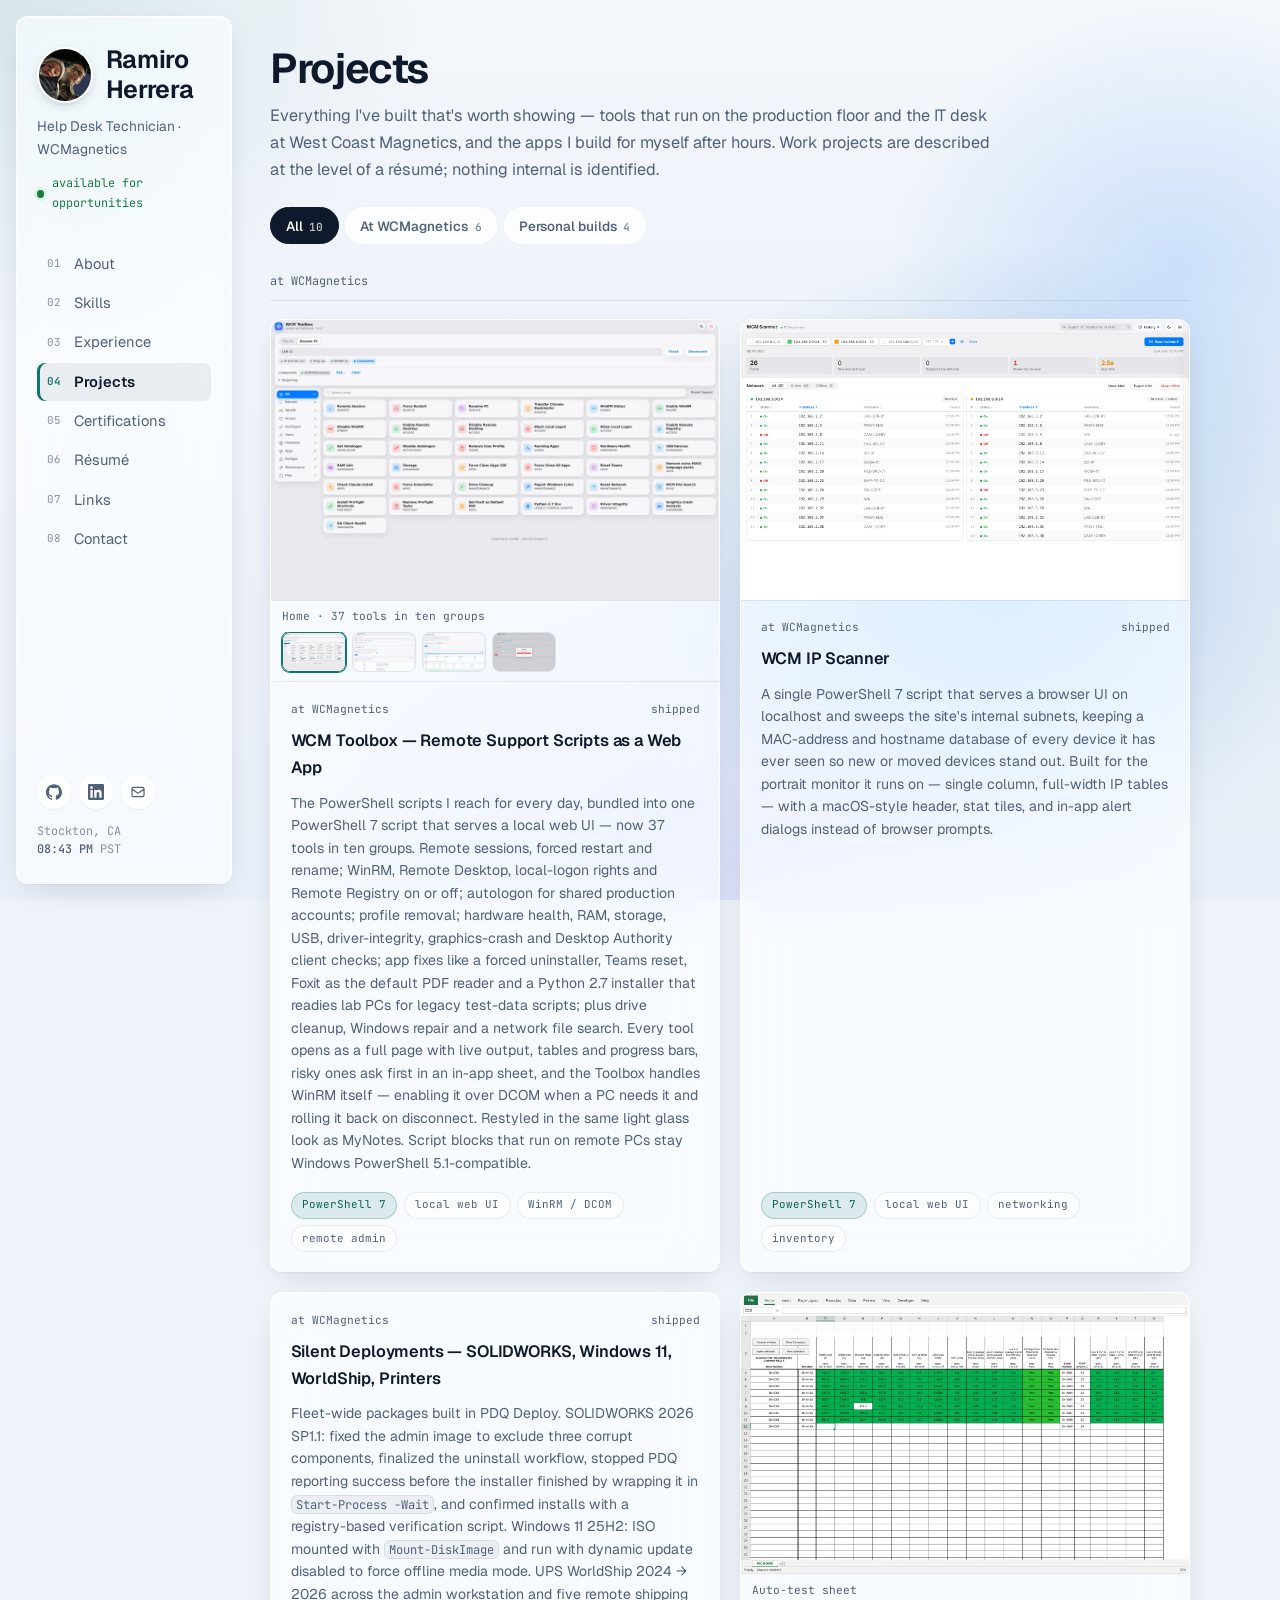
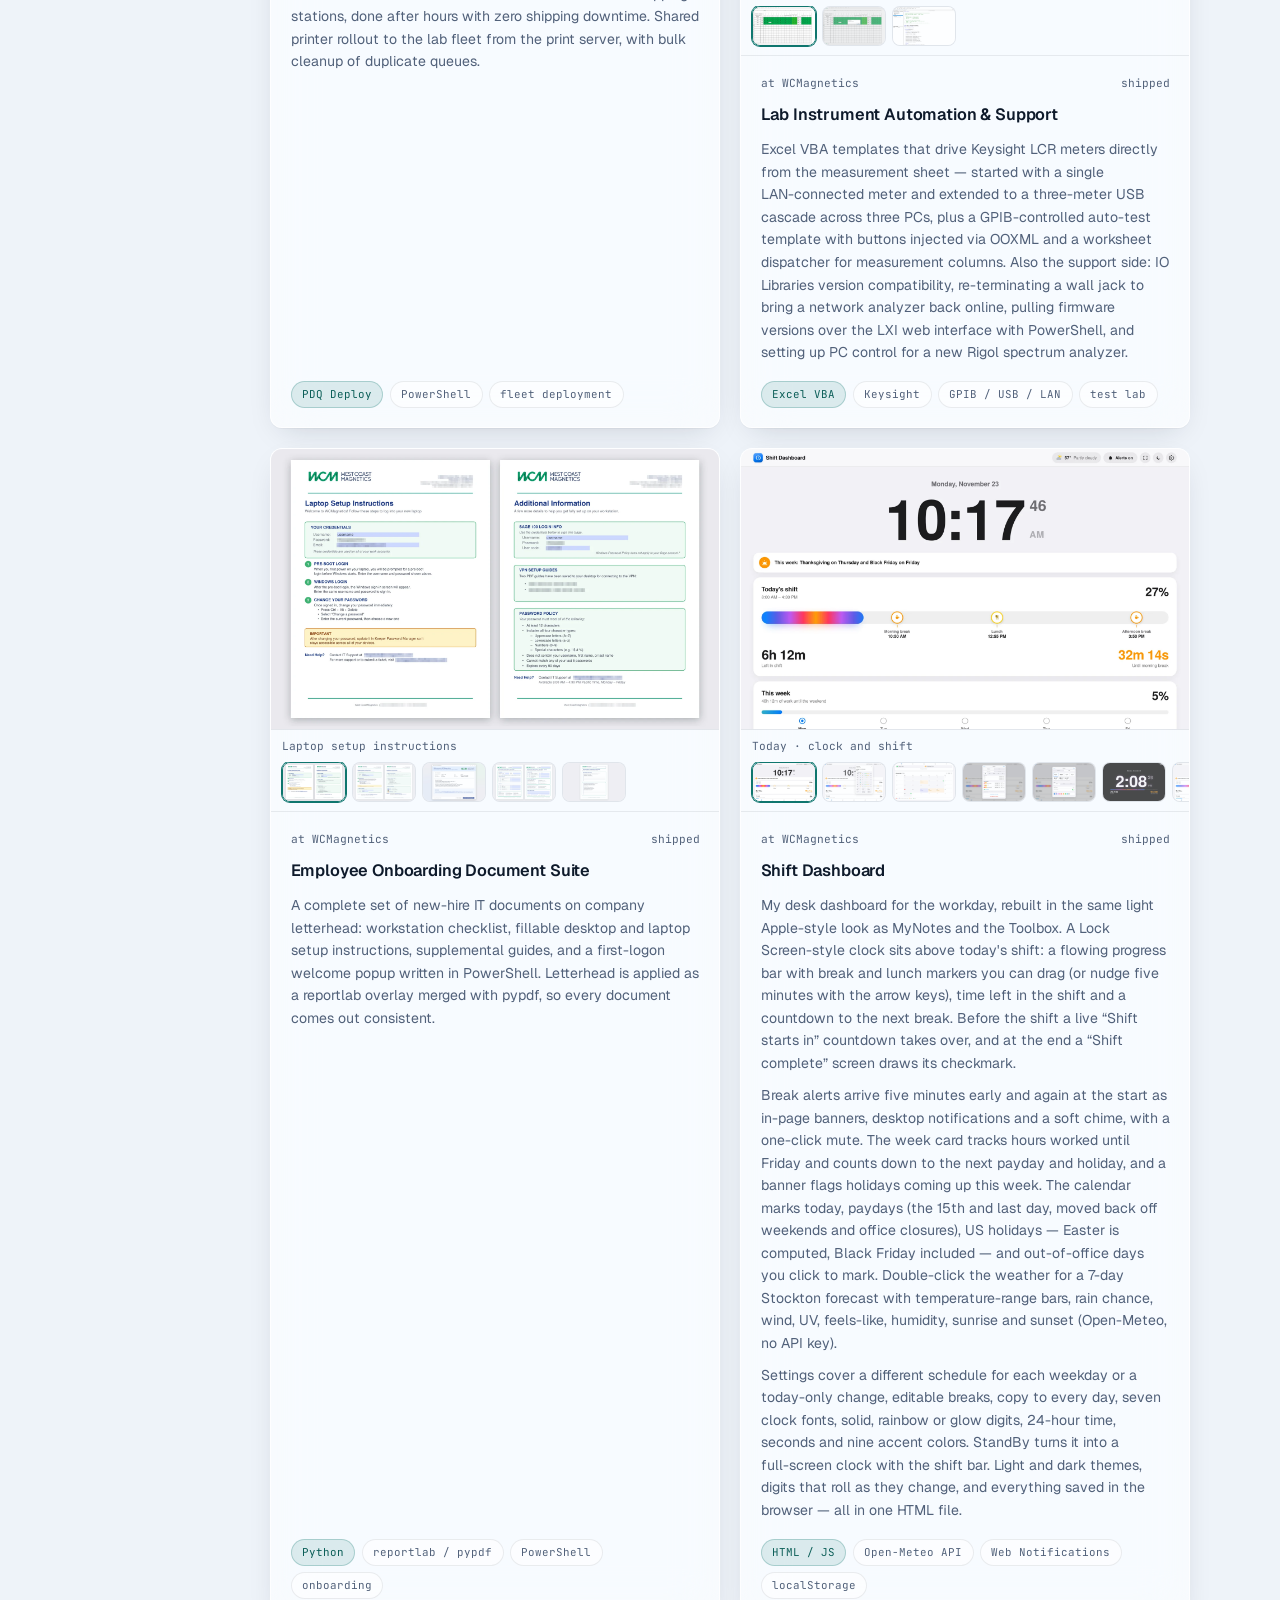
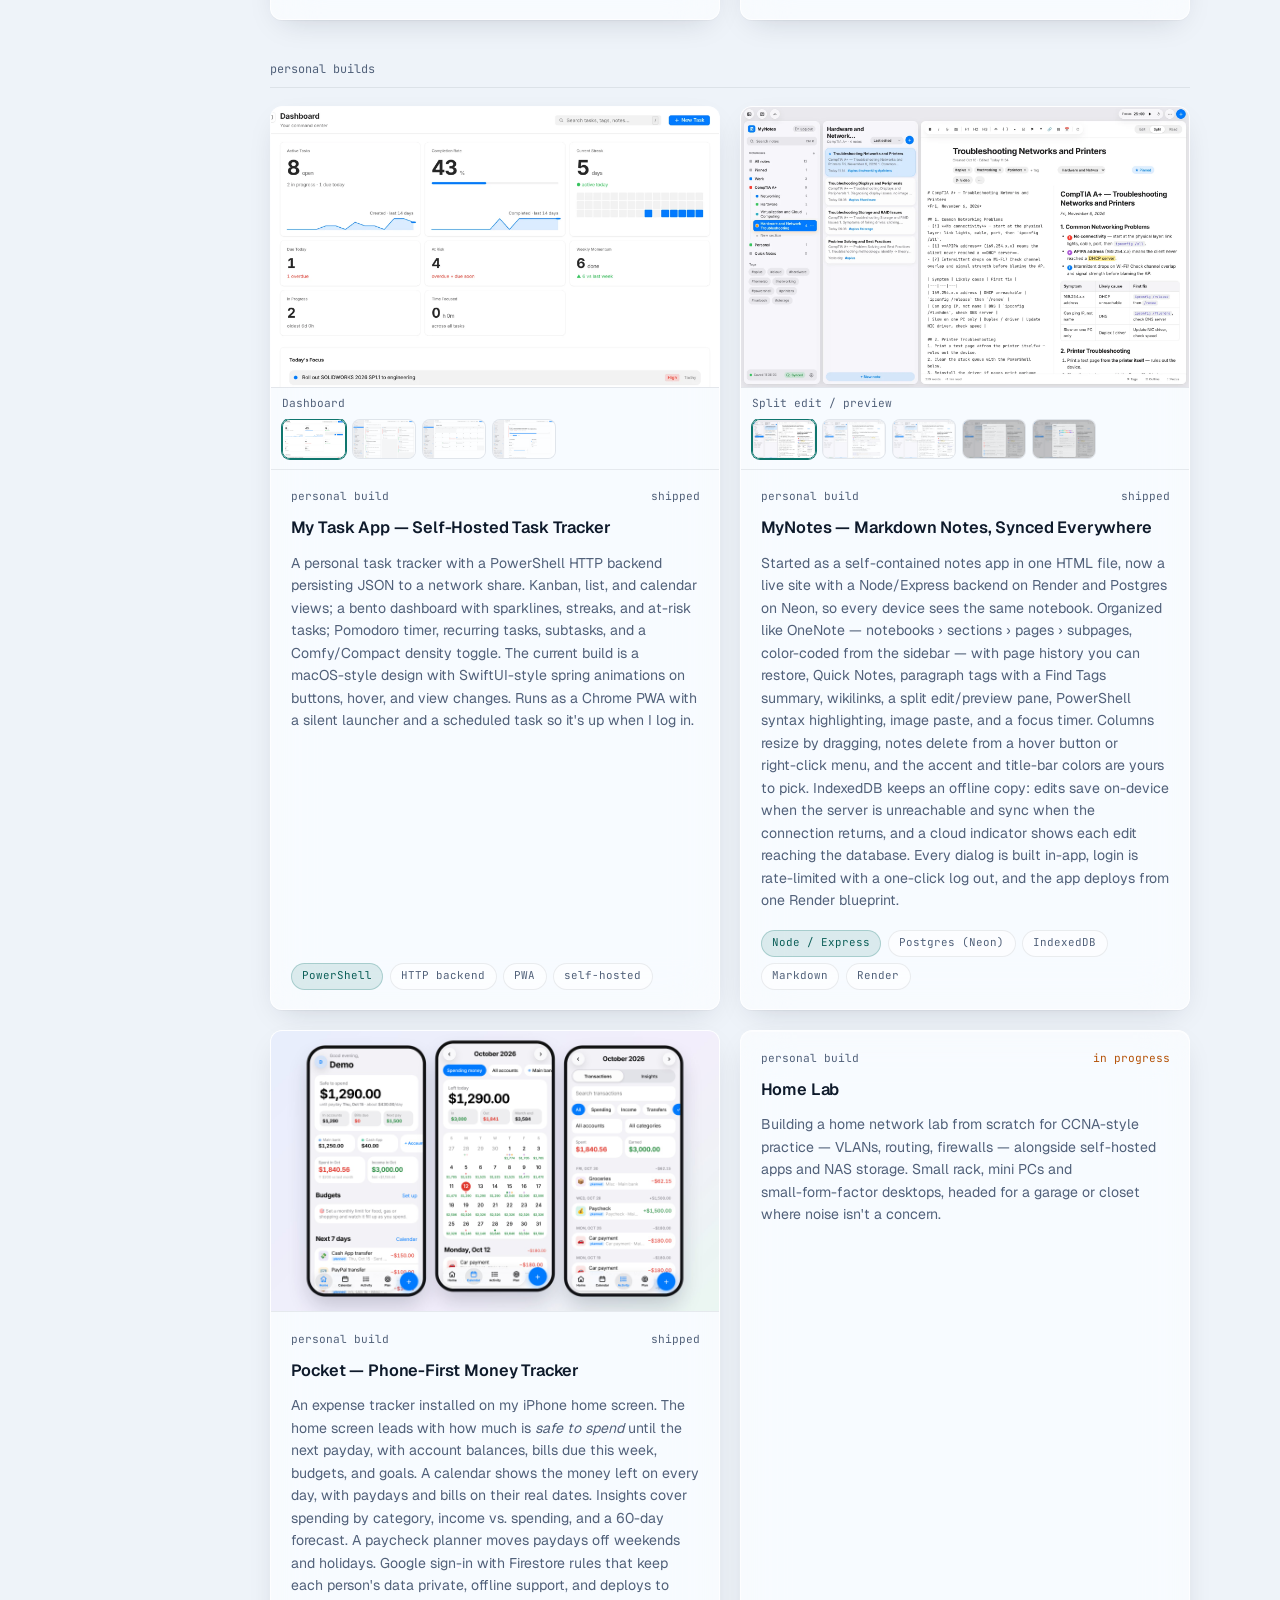
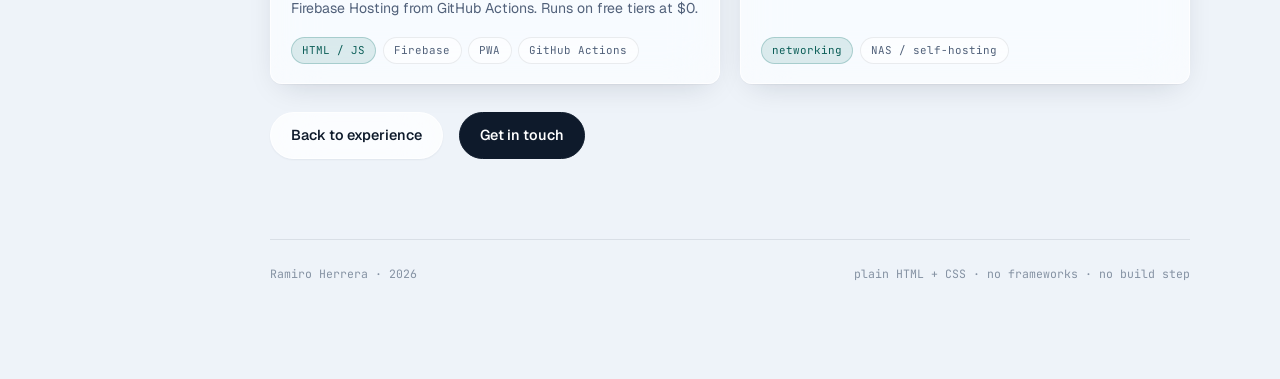
==== commit da1d5519: "MyNotes: new screenshots, Neon in card and teaser text" ====
--- a/projects.html
+++ b/projects.html
@@ -26,7 +26,7 @@
 <link rel="preconnect" href="https://fonts.googleapis.com">
 <link rel="preconnect" href="https://fonts.gstatic.com" crossorigin>
 <link href="https://fonts.googleapis.com/css2?family=Geist:wght@300..800&family=JetBrains+Mono:ital,wght@0,400;0,500;0,600;1,400&display=swap" rel="stylesheet">
-<link rel="stylesheet" href="site.css?v=20261019">
+<link rel="stylesheet" href="site.css?v=20261103">
 <link rel="stylesheet" href="glass.css?v=20261016b">
 </head>
 <body>
@@ -211,11 +211,11 @@
       </article>
       <article class="card" data-group="personal">
         <figure class="card-shot card-gallery">
-          <img src="images/mynotes.webp" alt="MyNotes: notebook sidebar with colored sections, a note list of glass cards, and a CompTIA A+ study note in split edit/preview view with a comparison table and a PowerShell code block" loading="lazy" onerror="this.closest('.card-shot').remove()">
+          <img src="images/mynotes.webp" alt="MyNotes: notebook sidebar with colored sections, a Log out button and a Synced cloud indicator, a note list of glass cards, and a CompTIA A+ study note in split edit/preview view with paragraph tags and a comparison table" loading="lazy" onerror="this.closest('.card-shot').remove()">
           <figcaption>Split edit / preview</figcaption>
           <div class="gallery-thumbs" role="group" aria-label="MyNotes views">
-            <button type="button" aria-pressed="true" data-label="Split edit / preview" data-alt="MyNotes: notebook sidebar with colored sections, a note list of glass cards, and a CompTIA A+ study note in split edit/preview view with a comparison table and a PowerShell code block"><img src="images/mynotes.webp" alt="" loading="lazy"></button>
-            <button type="button" aria-pressed="false" data-label="Read view" data-alt="MyNotes read view: the rendered study note with paragraph tags, a highlighted exam fact, a symptom-to-fix table and wrapped PowerShell code"><img src="images/mynotes-read.webp" alt="" loading="lazy"></button>
+            <button type="button" aria-pressed="true" data-label="Split edit / preview" data-alt="MyNotes: notebook sidebar with colored sections, a Log out button and a Synced cloud indicator, a note list of glass cards, and a CompTIA A+ study note in split edit/preview view with paragraph tags and a comparison table"><img src="images/mynotes.webp" alt="" loading="lazy"></button>
+            <button type="button" aria-pressed="false" data-label="Read view" data-alt="MyNotes read view: the rendered study note with paragraph tags, a highlighted exam fact, a symptom-to-fix table and a PowerShell code block"><img src="images/mynotes-read.webp" alt="" loading="lazy"></button>
             <button type="button" aria-pressed="false" data-label="Quick delete & note menu" data-alt="MyNotes note list: a trash button on the hovered note and the right-click menu with Open, Pin, Rename, Duplicate and Delete"><img src="images/mynotes-menu.webp" alt="" loading="lazy"></button>
             <button type="button" aria-pressed="false" data-label="Find Tags" data-alt="MyNotes Find Tags panel listing every tagged line and open checklist item across all notes, grouped by tag type"><img src="images/mynotes-tags.webp" alt="" loading="lazy"></button>
             <button type="button" aria-pressed="false" data-label="Settings" data-alt="MyNotes settings: theme, accent color, title bar color, text size, interface and reading fonts, Pomodoro timer and page history"><img src="images/mynotes-settings.webp" alt="" loading="lazy"></button>
@@ -224,8 +224,8 @@
         <div class="card-body">
           <div class="card-kicker"><span>personal build</span><span>shipped</span></div>
           <h3>MyNotes — Markdown Notes, Synced Everywhere</h3>
-          <p>Started as a self-contained notes app in one HTML file, now a live site with a Node/Express backend and Postgres, so every device sees the same notebook. Organized like OneNote — notebooks › sections › pages › subpages, color-coded from the sidebar — with page history you can restore, Quick Notes, paragraph tags with a Find Tags summary, wikilinks, a split edit/preview pane, PowerShell syntax highlighting, image paste, and a focus timer. Columns resize by dragging, notes delete from a hover button or right-click menu, and the accent and title-bar colors are yours to pick. IndexedDB keeps an offline copy: edits save on-device when the server is unreachable and sync when the connection returns. Every dialog is built in-app, login is rate-limited, and the whole stack deploys from one Render blueprint.</p>
-          <div class="chips"><span class="chip hi">Node / Express</span><span class="chip">Postgres</span><span class="chip">IndexedDB</span><span class="chip">Markdown</span><span class="chip">Render</span></div>
+          <p>Started as a self-contained notes app in one HTML file, now a live site with a Node/Express backend on Render and Postgres on Neon, so every device sees the same notebook. Organized like OneNote — notebooks › sections › pages › subpages, color-coded from the sidebar — with page history you can restore, Quick Notes, paragraph tags with a Find Tags summary, wikilinks, a split edit/preview pane, PowerShell syntax highlighting, image paste, and a focus timer. Columns resize by dragging, notes delete from a hover button or right-click menu, and the accent and title-bar colors are yours to pick. IndexedDB keeps an offline copy: edits save on-device when the server is unreachable and sync when the connection returns, and a cloud indicator shows each edit reaching the database. Every dialog is built in-app, login is rate-limited with a one-click log out, and the app deploys from one Render blueprint.</p>
+          <div class="chips"><span class="chip hi">Node / Express</span><span class="chip">Postgres (Neon)</span><span class="chip">IndexedDB</span><span class="chip">Markdown</span><span class="chip">Render</span></div>
         </div>
       </article>
       <article class="card" data-group="personal">
--- a/site.css
+++ b/site.css
@@ -546,6 +546,7 @@
     gap: 1.5rem;
     align-items: center;
   }
+  .contact-actions { display: flex; flex-wrap: wrap; gap: 0.6rem; justify-content: flex-end; }
   .contact h2 { font-size: 1.5rem; font-weight: 650; letter-spacing: -0.03em; }
   .contact p { color: var(--ink-2); margin-top: 0.4rem; max-width: 46ch; }
 
@@ -686,6 +687,7 @@
     .proj-meta { justify-content: flex-start; }
     .link-grid { grid-template-columns: 1fr 1fr; }
     .contact { grid-template-columns: 1fr; padding: 1.5rem; }
+    .contact-actions { justify-content: flex-start; }
     .facts dl { grid-template-columns: 8.5rem 1fr; }
     .resume { padding: 1.5rem; }
     .r-contact { text-align: left; }
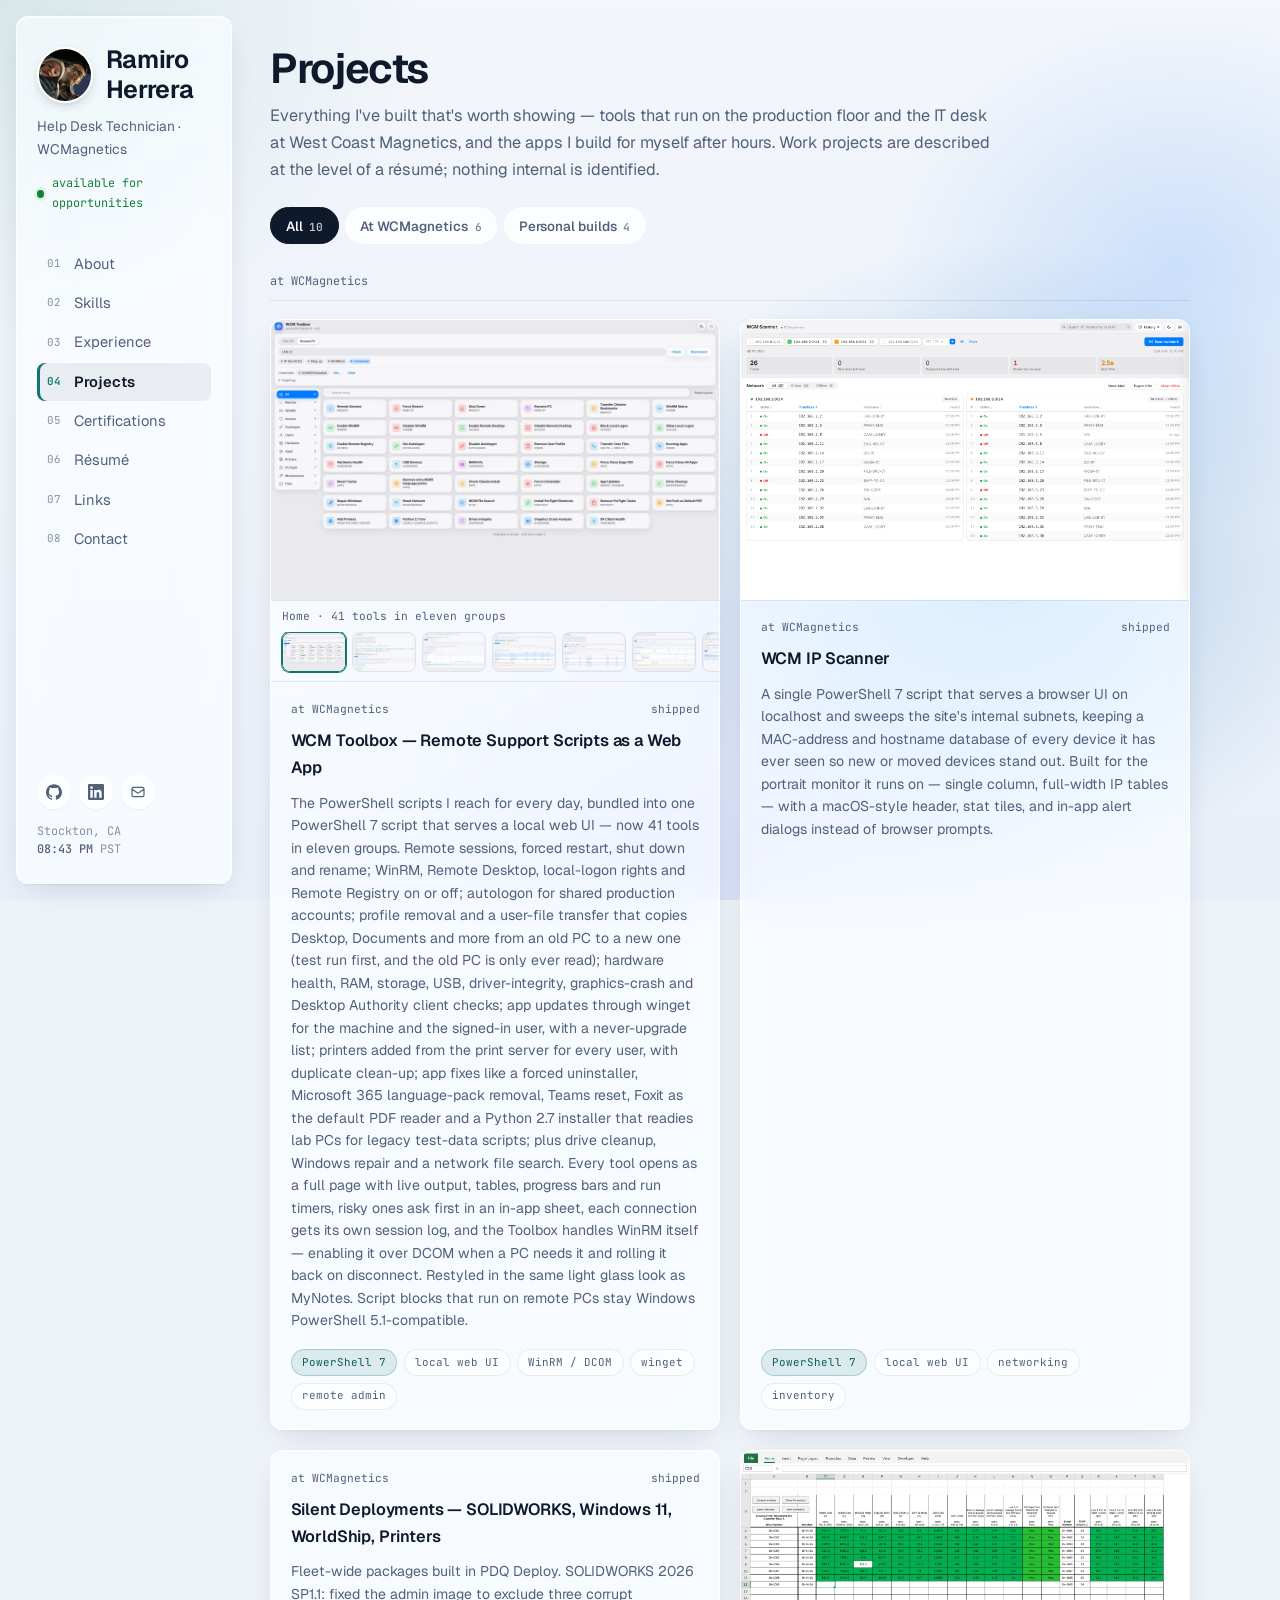
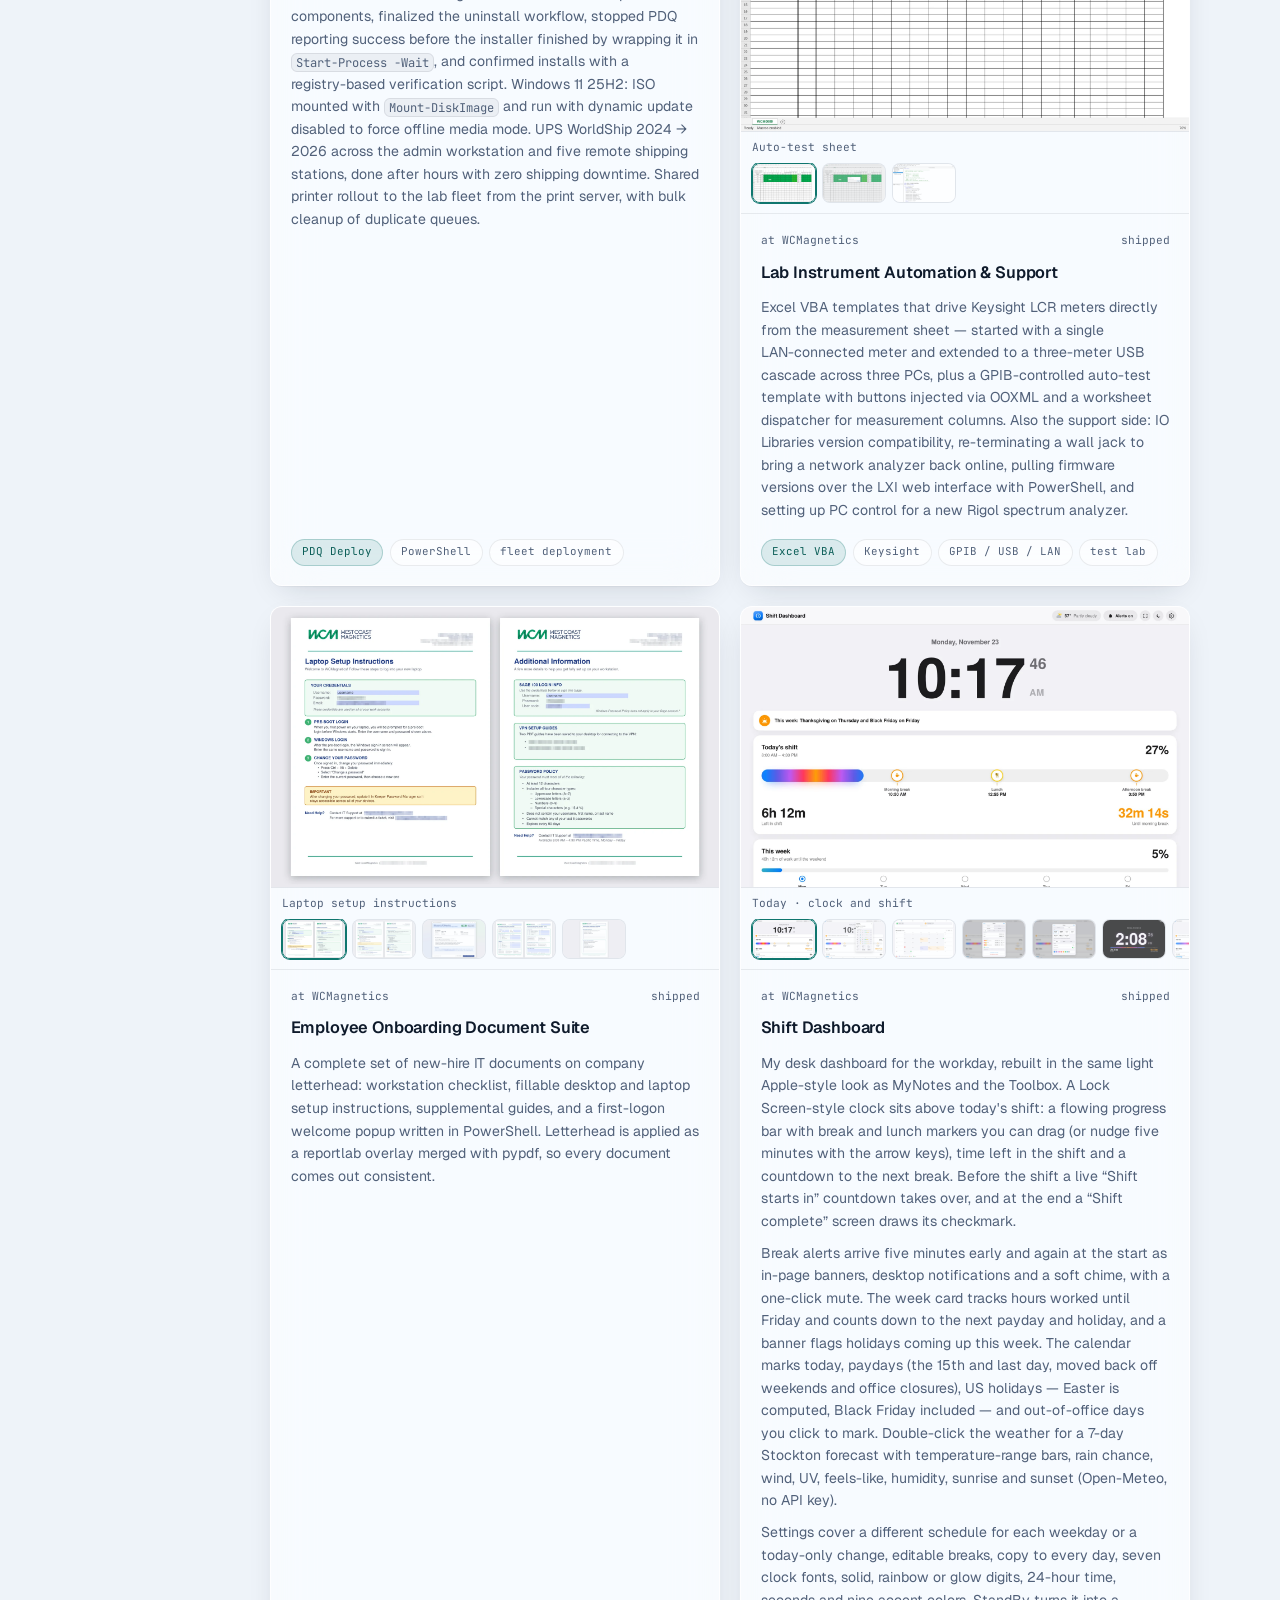
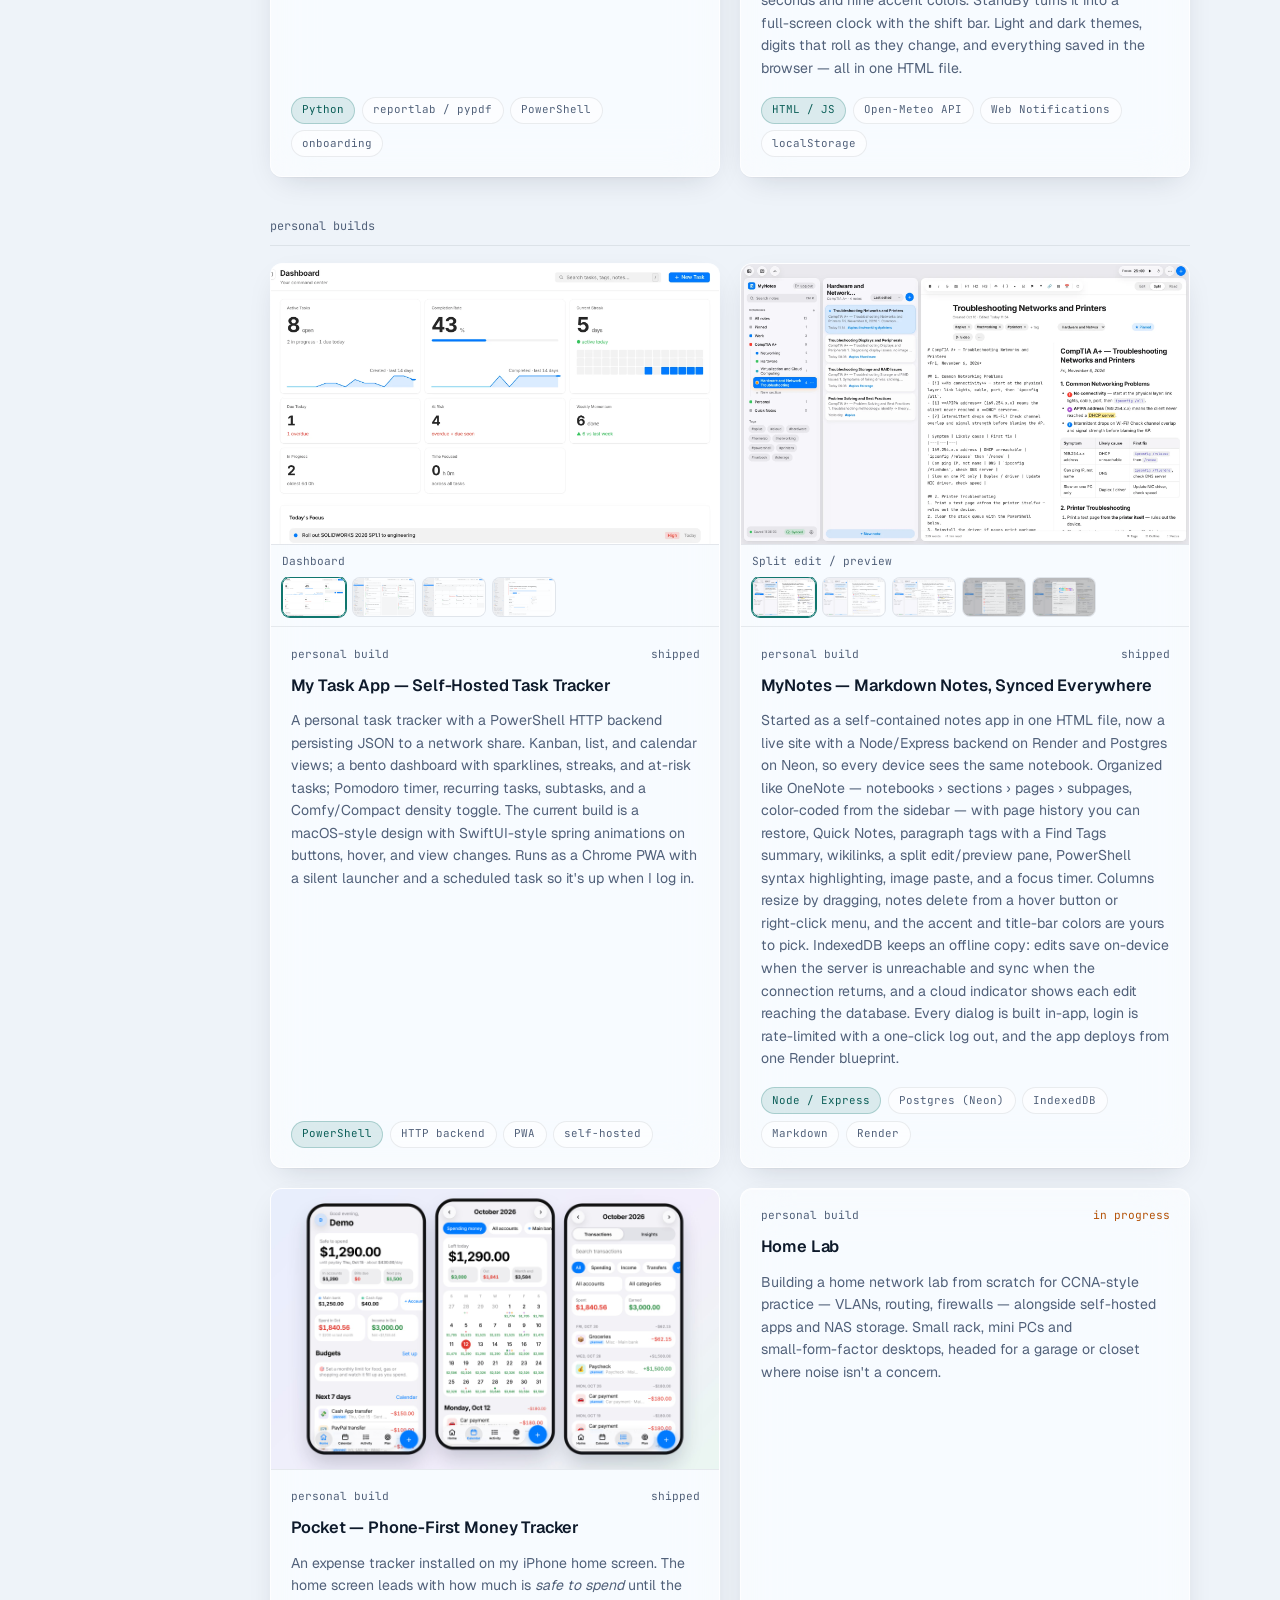
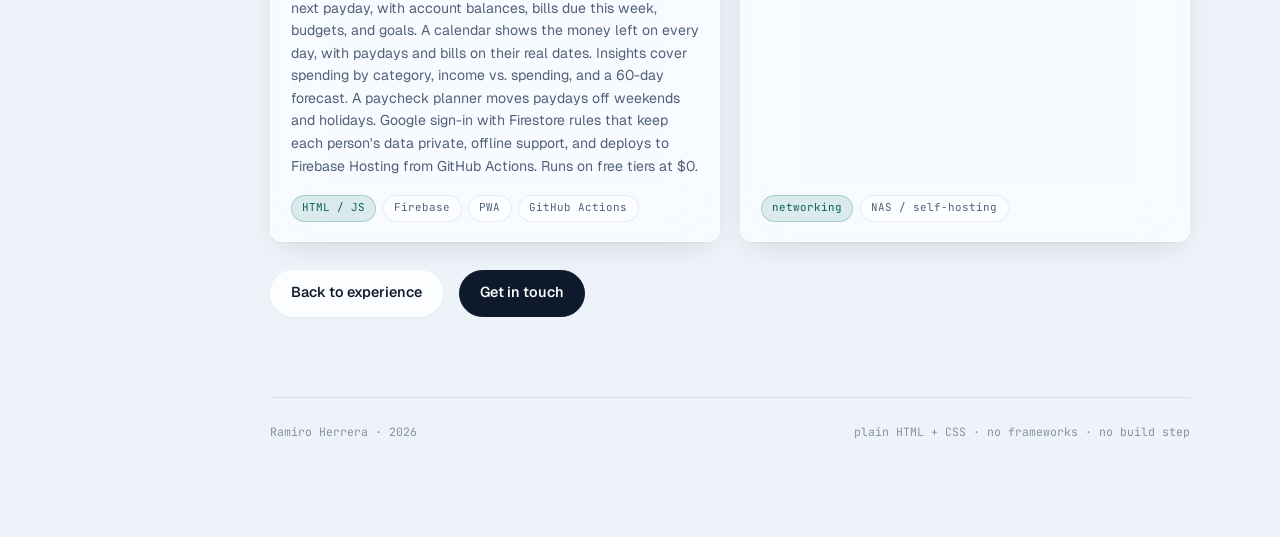
==== commit 83b64277: "WCM Toolbox: ten-view gallery for v1.8 and updated card text" ====
--- a/projects.html
+++ b/projects.html
@@ -93,20 +93,26 @@
     <div class="cards" data-group="work">
       <article class="card" data-group="work">
         <figure class="card-shot card-gallery">
-          <img src="images/wcm-toolbox-home.webp" alt="WCM Toolbox home screen in the light glass style: target bar connected to a lab PC, a rail of ten tool groups, and all 37 tool tiles including ProTight, Foxit, Python 2.7 Env and the driver, graphics and Desktop Authority checks" loading="lazy" onerror="this.closest('.card-shot').remove()">
-          <figcaption>Home · 37 tools in ten groups</figcaption>
+          <img src="images/wcm-toolbox-home.webp?v=20261106" alt="WCM Toolbox home screen in the light glass style: target bar connected to a lab PC, a rail of eleven tool groups, and all 41 tool tiles including Transfer User Files, App Updates, Add Printers, Shut Down and Python 2.7 Env" loading="lazy" onerror="this.closest('.card-shot').remove()">
+          <figcaption>Home · 41 tools in eleven groups</figcaption>
           <div class="gallery-thumbs" role="group" aria-label="WCM Toolbox views">
-            <button type="button" aria-pressed="true" data-label="Home · 37 tools in ten groups" data-alt="WCM Toolbox home screen in the light glass style: target bar connected to a lab PC, a rail of ten tool groups, and all 37 tool tiles including ProTight, Foxit, Python 2.7 Env and the driver, graphics and Desktop Authority checks"><img src="images/wcm-toolbox-home.webp" alt="" loading="lazy"></button>
-            <button type="button" aria-pressed="false" data-label="Hardware Health" data-alt="WCM Toolbox Hardware Health page: event window and report options, then a findings table with OK and warning rows, a summary banner and a link to the HTML report"><img src="images/wcm-toolbox-hardware.webp" alt="" loading="lazy"></button>
-            <button type="button" aria-pressed="false" data-label="Python 2.7 Env · three PCs" data-alt="WCM Toolbox Python 2.7 Env page after installing on three lab PCs: progress bar, pre-check table, package version table and a success banner"><img src="images/wcm-toolbox-python.webp" alt="" loading="lazy"></button>
-            <button type="button" aria-pressed="false" data-label="In-app confirm" data-alt="WCM Toolbox Force Restart confirm sheet over the blurred tool page, with Restart and Cancel buttons"><img src="images/wcm-toolbox-confirm.webp" alt="" loading="lazy"></button>
+            <button type="button" aria-pressed="true" data-label="Home · 41 tools in eleven groups" data-alt="WCM Toolbox home screen in the light glass style: target bar connected to a lab PC, a rail of eleven tool groups, and all 41 tool tiles including Transfer User Files, App Updates, Add Printers, Shut Down and Python 2.7 Env"><img src="images/wcm-toolbox-home.webp?v=20261106" alt="" loading="lazy"></button>
+            <button type="button" aria-pressed="false" data-label="Transfer User Files" data-alt="WCM Toolbox Transfer User Files page: old computer, new computer and username fields, a What to copy group of switches for Desktop, Documents, Downloads, Pictures, Videos, Outlook signatures, bookmarks and Sticky Notes, and an Overwrite existing files option"><img src="images/wcm-toolbox-transfer.webp?v=20261106" alt="" loading="lazy"></button>
+            <button type="button" aria-pressed="false" data-label="Transfer · test run" data-alt="WCM Toolbox Transfer User Files test run: checks on both PCs, an Outlook-open warning, then a per-folder table of new, overwrite and kept files with sizes, a link to the file list and a banner saying what would be copied"><img src="images/wcm-toolbox-transfer-test.webp?v=20261106" alt="" loading="lazy"></button>
+            <button type="button" aria-pressed="false" data-label="App Updates · winget" data-alt="WCM Toolbox App Updates page: four apps picked as chips, update options, and a table of available winget updates for the machine and the signed-in user with Ready, Explicit only and Protected statuses"><img src="images/wcm-toolbox-updates.webp?v=20261106" alt="" loading="lazy"></button>
+            <button type="button" aria-pressed="false" data-label="Add Printers" data-alt="WCM Toolbox Add Printers page: three printers picked from the live list of shared printers on the print server, with status, driver, location and IP for each"><img src="images/wcm-toolbox-printers.webp?v=20261106" alt="" loading="lazy"></button>
+            <button type="button" aria-pressed="false" data-label="Printers on the PC · duplicates" data-alt="WCM Toolbox printer status for a lab PC: installed printers, network printers per user and the logon printer tasks, with two duplicates flagged and a banner pointing to Remove duplicates"><img src="images/wcm-toolbox-printer-status.webp?v=20261106" alt="" loading="lazy"></button>
+            <button type="button" aria-pressed="false" data-label="Progress bar + run timers" data-alt="WCM Toolbox removing Microsoft 365 language packs: progress bar on package 2 of 3 with this-step and total timers, a running timer on the tool badge, and the time each package took"><img src="images/wcm-toolbox-m365.webp?v=20261106" alt="" loading="lazy"></button>
+            <button type="button" aria-pressed="false" data-label="Python 2.7 Env · three PCs" data-alt="WCM Toolbox Python 2.7 Env output after installing on three lab PCs: the progress bar pinned at the top showing the total time, each PC's checks, copy, pip install and import verification, and a summary table"><img src="images/wcm-toolbox-python.webp?v=20261106" alt="" loading="lazy"></button>
+            <button type="button" aria-pressed="false" data-label="Hardware Health" data-alt="WCM Toolbox Hardware Health page: event window and report option, then a findings table with OK and warning rows"><img src="images/wcm-toolbox-hardware.webp?v=20261106" alt="" loading="lazy"></button>
+            <button type="button" aria-pressed="false" data-label="In-app confirm" data-alt="WCM Toolbox Force Restart confirm sheet over the blurred tool page, with Restart and Cancel buttons"><img src="images/wcm-toolbox-confirm.webp?v=20261106" alt="" loading="lazy"></button>
           </div>
         </figure>
         <div class="card-body">
           <div class="card-kicker"><span>at WCMagnetics</span><span>shipped</span></div>
           <h3>WCM Toolbox — Remote Support Scripts as a Web App</h3>
-          <p>The PowerShell scripts I reach for every day, bundled into one PowerShell 7 script that serves a local web UI — now 37 tools in ten groups. Remote sessions, forced restart and rename; WinRM, Remote Desktop, local-logon rights and Remote Registry on or off; autologon for shared production accounts; profile removal; hardware health, RAM, storage, USB, driver-integrity, graphics-crash and Desktop Authority client checks; app fixes like a forced uninstaller, Teams reset, Foxit as the default PDF reader and a Python 2.7 installer that readies lab PCs for legacy test-data scripts; plus drive cleanup, Windows repair and a network file search. Every tool opens as a full page with live output, tables and progress bars, risky ones ask first in an in-app sheet, and the Toolbox handles WinRM itself — enabling it over DCOM when a PC needs it and rolling it back on disconnect. Restyled in the same light glass look as MyNotes. Script blocks that run on remote PCs stay Windows PowerShell 5.1-compatible.</p>
-          <div class="chips"><span class="chip hi">PowerShell 7</span><span class="chip">local web UI</span><span class="chip">WinRM / DCOM</span><span class="chip">remote admin</span></div>
+          <p>The PowerShell scripts I reach for every day, bundled into one PowerShell 7 script that serves a local web UI — now 41 tools in eleven groups. Remote sessions, forced restart, shut down and rename; WinRM, Remote Desktop, local-logon rights and Remote Registry on or off; autologon for shared production accounts; profile removal and a user-file transfer that copies Desktop, Documents and more from an old PC to a new one (test run first, and the old PC is only ever read); hardware health, RAM, storage, USB, driver-integrity, graphics-crash and Desktop Authority client checks; app updates through winget for the machine and the signed-in user, with a never-upgrade list; printers added from the print server for every user, with duplicate clean-up; app fixes like a forced uninstaller, Microsoft 365 language-pack removal, Teams reset, Foxit as the default PDF reader and a Python 2.7 installer that readies lab PCs for legacy test-data scripts; plus drive cleanup, Windows repair and a network file search. Every tool opens as a full page with live output, tables, progress bars and run timers, risky ones ask first in an in-app sheet, each connection gets its own session log, and the Toolbox handles WinRM itself — enabling it over DCOM when a PC needs it and rolling it back on disconnect. Restyled in the same light glass look as MyNotes. Script blocks that run on remote PCs stay Windows PowerShell 5.1-compatible.</p>
+          <div class="chips"><span class="chip hi">PowerShell 7</span><span class="chip">local web UI</span><span class="chip">WinRM / DCOM</span><span class="chip">winget</span><span class="chip">remote admin</span></div>
         </div>
       </article>
       <article class="card" data-group="work">
